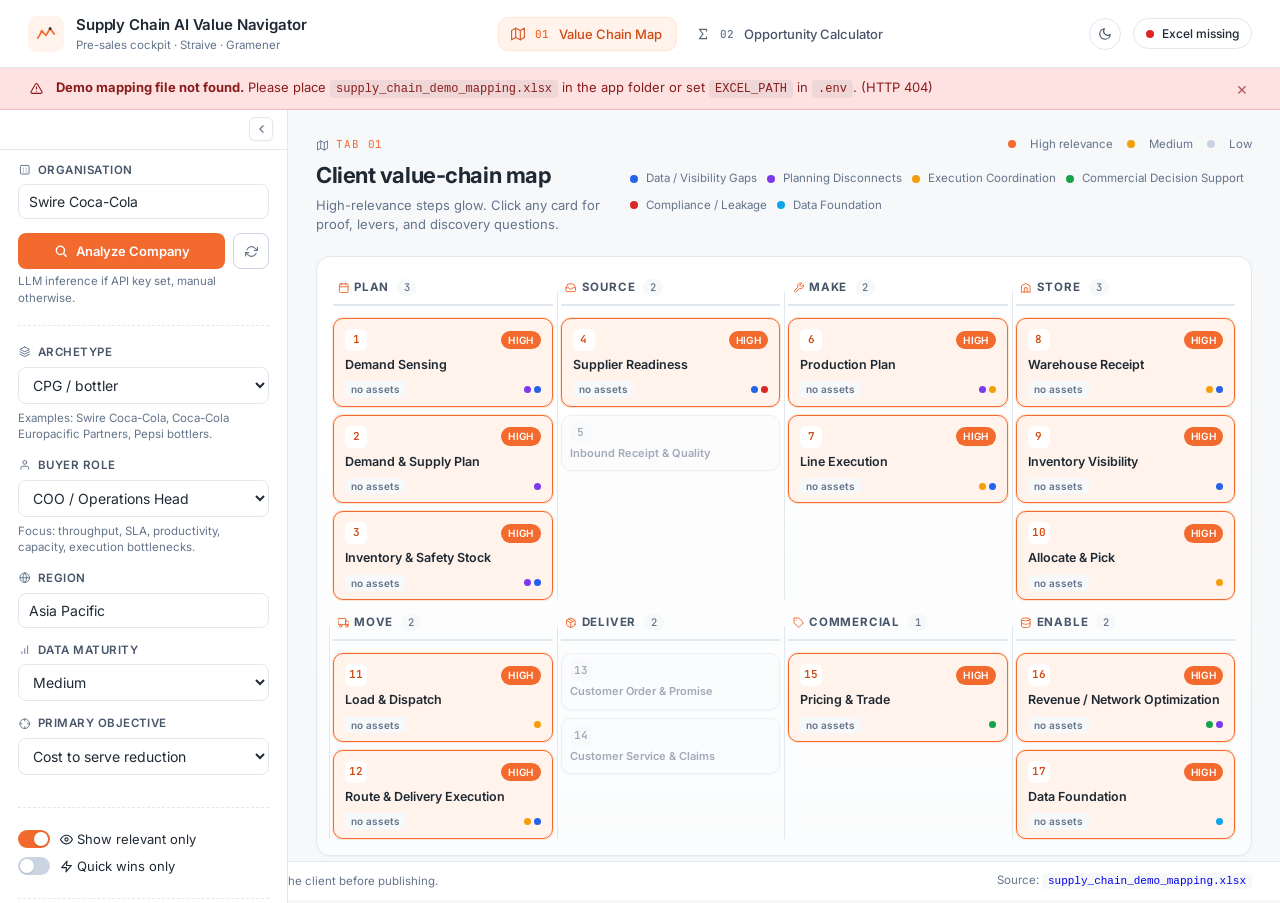
==== static/index.html @ 6f8e4c76 "feat: initial version" ====
<!doctype html>
<html lang="en">
    <head>
        <meta charset="utf-8" />
        <meta name="viewport" content="width=device-width,initial-scale=1" />
        <title>Supply Chain AI Value Navigator</title>
        <link rel="preconnect" href="https://fonts.googleapis.com" />
        <link rel="preconnect" href="https://fonts.gstatic.com" crossorigin />
        <link
            href="https://fonts.googleapis.com/css2?family=Inter:wght@400;500;600;700&family=JetBrains+Mono:wght@400;500&display=swap"
            rel="stylesheet"
        />
        <link rel="stylesheet" href="/static/styles.css" />
    </head>

    <body>
        <header class="topbar">
            <div class="brand">
                <div class="logo-mark" aria-hidden="true">
                    <svg viewBox="0 0 32 32" fill="none">
                        <path
                            d="M4 22 L10 12 L16 18 L22 8 L28 16"
                            stroke="#F26A2E"
                            stroke-width="2.5"
                            stroke-linecap="round"
                            stroke-linejoin="round"
                        />
                        <circle cx="10" cy="12" r="2" fill="#F26A2E" />
                        <circle cx="22" cy="8" r="2" fill="#1F2933" />
                    </svg>
                </div>
                <div class="brand-text">
                    <div class="brand-title">
                        Supply Chain AI Value Navigator
                    </div>
                    <div class="brand-subtitle">
                        Pre-sales cockpit · Straive &middot; Gramener
                    </div>
                </div>
            </div>
            <nav class="tabs" role="tablist">
                <button
                    class="tab active"
                    data-tab="map"
                    role="tab"
                    aria-selected="true"
                    data-icon="map"
                    data-icon-size="14"
                >
                    <span class="tab-num">01</span>
                    <span class="tab-label">Value Chain Map</span>
                </button>
                <button
                    class="tab"
                    data-tab="calc"
                    role="tab"
                    aria-selected="false"
                    data-icon="sigma"
                    data-icon-size="14"
                >
                    <span class="tab-num">02</span>
                    <span class="tab-label">Opportunity Calculator</span>
                </button>
            </nav>
            <div class="topbar-meta">
                <button
                    id="theme-toggle"
                    class="theme-toggle"
                    type="button"
                    title="Switch theme"
                    aria-label="Switch theme"
                ></button>
                <div id="status-pill" class="status-pill status-loading">
                    <span class="status-dot"></span
                    ><span id="status-text">Initialising…</span>
                </div>
            </div>
        </header>

        <div id="banner-host"></div>

        <!-- ====================== TAB 1: VALUE CHAIN MAP ====================== -->
        <main id="tab-map" class="tab-panel active">
            <div class="resizable-container rc-right">
                <aside class="sidebar">
                    <div class="sidebar-section">
                        <label class="field">
                            <span class="field-label" data-icon="building"
                                >Organisation</span
                            >
                            <input
                                id="company-input"
                                type="text"
                                placeholder="e.g. Swire Coca-Cola"
                                autocomplete="off"
                            />
                        </label>
                        <div class="action-row">
                            <button id="analyze-btn" class="btn btn-primary">
                                <svg
                                    width="14"
                                    height="14"
                                    viewBox="0 0 24 24"
                                    fill="none"
                                    stroke="currentColor"
                                    stroke-width="2.5"
                                    stroke-linecap="round"
                                    stroke-linejoin="round"
                                >
                                    <path d="M21 21l-4.35-4.35" />
                                    <circle cx="11" cy="11" r="7" />
                                </svg>
                                Analyze Company
                            </button>
                            <button
                                id="reset-btn-map"
                                class="btn btn-ghost btn-icon"
                                data-icon="refresh"
                                title="Reset all scenario fields"
                                aria-label="Reset all scenario fields"
                            ></button>
                        </div>
                        <div id="analyze-helper" class="field-helper">
                            LLM inference if API key set, manual otherwise.
                        </div>
                    </div>

                    <div class="sidebar-section">
                        <label class="field">
                            <span class="field-label" data-icon="layers"
                                >Archetype</span
                            >
                            <select id="archetype-select"></select>
                            <span
                                id="archetype-helper"
                                class="helper-grey"
                            ></span>
                        </label>

                        <label class="field">
                            <span class="field-label" data-icon="user"
                                >Buyer role</span
                            >
                            <select id="buyer-select"></select>
                            <span id="buyer-helper" class="helper-grey"></span>
                        </label>

                        <label class="field">
                            <span class="field-label" data-icon="globe"
                                >Region</span
                            >
                            <input
                                id="region-input"
                                type="text"
                                value="Global"
                            />
                        </label>
                        <label class="field">
                            <span class="field-label" data-icon="barChart"
                                >Data maturity</span
                            >
                            <select id="maturity-select">
                                <option>Low</option>
                                <option>Developing</option>
                                <option selected>Medium</option>
                                <option>High</option>
                            </select>
                        </label>

                        <label class="field">
                            <span class="field-label" data-icon="crosshair"
                                >Primary objective</span
                            >
                            <select id="objective-select">
                                <option>Cost to serve reduction</option>
                                <option>Service level improvement</option>
                                <option>Working capital reduction</option>
                                <option>Yield improvement</option>
                                <option>Revenue growth</option>
                                <option>Compliance / leakage reduction</option>
                                <option>Data modernization</option>
                                <option>
                                    Sustainability / carbon reduction
                                </option>
                            </select>
                        </label>
                    </div>

                    <div class="sidebar-section">
                        <div class="toggle-row">
                            <label class="toggle">
                                <input
                                    id="toggle-relevant"
                                    type="checkbox"
                                    checked
                                />
                                <span class="toggle-track"></span>
                                <span class="toggle-label" data-icon="eye"
                                    >Show relevant only</span
                                >
                            </label>
                        </div>
                        <div class="toggle-row">
                            <label class="toggle">
                                <input id="toggle-quickwins" type="checkbox" />
                                <span class="toggle-track"></span>
                                <span class="toggle-label" data-icon="zap"
                                    >Quick wins only</span
                                >
                            </label>
                        </div>
                    </div>

                    <div class="sidebar-section">
                        <div class="card inference-card" id="inference-card">
                            <div class="inference-head">
                                <span class="inference-title" data-icon="cpu"
                                    >Inference summary</span
                                >
                                <span id="inference-mode" class="chip chip-grey"
                                    >Manual</span
                                >
                            </div>
                            <div id="inference-body" class="inference-body">
                                <div class="muted-line">
                                    Enter a company name and click Analyze
                                    Company.
                                </div>
                            </div>
                        </div>
                    </div>
                </aside>
            </div>

            <section class="map-main">
                <div class="map-header">
                    <div>
                        <div class="section-eyebrow" data-icon="map">
                            Tab 01
                        </div>
                        <h1 class="section-title">Client value-chain map</h1>
                        <p class="section-sub">
                            High-relevance steps glow. Click any card for proof,
                            levers, and discovery questions.
                        </p>
                    </div>
                    <div class="legend">
                        <div class="legend-group">
                            <span class="legend-dot dot-high"></span>High
                            relevance
                            <span class="legend-dot dot-med"></span>Medium
                            <span class="legend-dot dot-low"></span>Low
                        </div>
                        <div class="legend-group" id="challenge-legend"></div>
                    </div>
                </div>

                <div class="map-canvas" id="map-canvas">
                    <!-- stages render here -->
                </div>

                <div class="opportunity-strip-host">
                    <div class="strip-header">
                        <h3
                            class="strip-title"
                            data-icon="star"
                            data-icon-size="16"
                        >
                            Recommended first-wave initiatives
                        </h3>
                        <div class="strip-meta" id="strip-meta"></div>
                    </div>
                    <div class="opportunity-strip" id="opportunity-strip"></div>
                </div>
            </section>

            <div class="resizable-container rc-left">
                <aside class="detail-pane" id="detail-pane">
                    <div class="detail-placeholder">
                        <div class="placeholder-icon">
                            <svg
                                viewBox="0 0 24 24"
                                fill="none"
                                stroke="currentColor"
                                stroke-width="1.5"
                                stroke-linecap="round"
                                stroke-linejoin="round"
                                width="32"
                                height="32"
                            >
                                <circle cx="12" cy="12" r="9" />
                                <path d="M9.1 9a3 3 0 015.8 1c0 2-3 3-3 3" />
                                <path d="M12 17h.01" />
                            </svg>
                        </div>
                        <div class="placeholder-title">
                            Select a value-chain step
                        </div>
                        <div class="placeholder-sub">
                            The detail panel shows the why, the levers, the
                            data, and the proof points pulled from the demo
                            workbook.
                        </div>
                    </div>
                </aside>
            </div>
        </main>

        <!-- ====================== TAB 2: CALCULATOR ====================== -->
        <main id="tab-calc" class="tab-panel">
            <div class="resizable-container rc-right">
                <aside class="sidebar">
                    <div class="sidebar-section">
                        <label class="field">
                            <span class="field-label" data-icon="building"
                                >Organisation</span
                            >
                            <input
                                id="calc-company"
                                type="text"
                                placeholder="Swire Coca-Cola"
                            />
                        </label>
                        <button
                            id="reset-btn-calc"
                            class="btn btn-ghost btn-block"
                            data-icon="refresh"
                            title="Reset all scenario fields"
                        >
                            Reset scenario
                        </button>
                        <label class="field" style="margin-top: 14px">
                            <span class="field-label" data-icon="layers"
                                >Archetype</span
                            >
                            <select id="calc-archetype"></select>
                        </label>
                        <label class="field">
                            <span class="field-label">Buyer role</span>
                            <select id="calc-buyer"></select>
                        </label>
                        <label class="field">
                            <span class="field-label">Region</span>
                            <input
                                id="calc-region"
                                type="text"
                                value="Global"
                            />
                        </label>
                        <label class="field">
                            <span class="field-label" data-icon="truck"
                                >Distribution model</span
                            >
                            <select id="calc-distribution">
                                <option>Owned</option>
                                <option>Outsourced</option>
                                <option selected>Hybrid</option>
                                <option>Not applicable</option>
                            </select>
                        </label>
                    </div>

                    <div class="sidebar-section">
                        <label class="field">
                            <span class="field-label" data-icon="dollar"
                                >Annual revenue (USD)</span
                            >
                            <div class="input-prefix">
                                <span class="prefix">$</span>
                                <input
                                    id="calc-revenue"
                                    type="number"
                                    min="0"
                                    step="100000000"
                                    value="3000000000"
                                />
                                <span class="suffix" id="revenue-display"
                                    >3.0B</span
                                >
                            </div>
                        </label>
                        <label class="field">
                            <span class="field-label" data-icon="tool"
                                >Sites / Plants</span
                            >
                            <input
                                id="calc-sites"
                                type="number"
                                min="0"
                                value="14"
                            />
                        </label>
                        <label class="field">
                            <span class="field-label" data-icon="warehouse"
                                >Warehouses / Depots</span
                            >
                            <input
                                id="calc-warehouses"
                                type="number"
                                min="0"
                                value="32"
                            />
                        </label>
                        <label class="field">
                            <span class="field-label" data-icon="package"
                                >Annual shipments / orders</span
                            >
                            <input
                                id="calc-shipments"
                                type="number"
                                min="0"
                                value="48000000"
                            />
                        </label>
                    </div>

                    <div class="sidebar-section">
                        <label class="field">
                            <span class="field-label">Data maturity</span>
                            <select id="calc-maturity">
                                <option>Low</option>
                                <option>Developing</option>
                                <option selected>Medium</option>
                                <option>High</option>
                            </select>
                        </label>
                        <label class="field">
                            <span class="field-label" data-icon="crosshair"
                                >Primary objective</span
                            >
                            <select id="calc-objective"></select>
                        </label>
                        <label class="field">
                            <span class="field-label" data-icon="shield"
                                >Inference confidence</span
                            >
                            <div class="slider-row">
                                <input
                                    id="calc-confidence"
                                    type="range"
                                    min="0"
                                    max="100"
                                    value="75"
                                />
                                <span id="calc-confidence-display">75%</span>
                            </div>
                        </label>
                    </div>

                    <div class="sidebar-section export-section">
                        <div class="export-head" data-icon="download">
                            Export scenario
                        </div>
                        <div class="export-row">
                            <button
                                id="export-csv"
                                class="btn btn-ghost"
                                data-icon="fileText"
                            >
                                CSV
                            </button>
                            <button
                                id="export-json"
                                class="btn btn-ghost"
                                data-icon="braces"
                            >
                                JSON
                            </button>
                            <button
                                id="export-md"
                                class="btn btn-ghost"
                                data-icon="fileCode"
                            >
                                Markdown
                            </button>
                        </div>
                    </div>
                </aside>
            </div>

            <section class="calc-main">
                <div class="map-header">
                    <div>
                        <div class="section-eyebrow" data-icon="sigma">
                            Tab 02
                        </div>
                        <h1 class="section-title">Opportunity calculator</h1>
                        <p class="section-sub">
                            Transparent low-high ranges. Edit any assumption to
                            pressure-test the case.
                        </p>
                    </div>
                    <div class="calc-note">
                        All values are assumption-driven estimates, not
                        guaranteed benefits.
                    </div>
                </div>

                <div class="kpi-grid" id="kpi-grid"></div>

                <div class="calc-block">
                    <div class="block-header">
                        <h3 data-icon="trendUp" data-icon-size="16">
                            Revenue / value drivers
                        </h3>
                        <span class="block-sub"
                            >Inline-editable. % of revenue exposure × AI
                            leverage.</span
                        >
                    </div>
                    <div class="table-wrap">
                        <table class="editable-table" id="revenue-table">
                            <thead>
                                <tr>
                                    <th>Driver</th>
                                    <th class="right">
                                        Exposure (% of revenue)
                                    </th>
                                    <th class="right">AI leverage low</th>
                                    <th class="right">AI leverage high</th>
                                    <th class="right">Notional uplift</th>
                                </tr>
                            </thead>
                            <tbody></tbody>
                        </table>
                    </div>
                </div>

                <div class="calc-block">
                    <div class="block-header">
                        <h3 data-icon="pieChart" data-icon-size="16">
                            Cost pools &amp; AI-addressable heads
                        </h3>
                        <span class="block-sub"
                            >Defaults from archetype assumptions. Click any cell
                            to override.</span
                        >
                    </div>
                    <div class="table-wrap">
                        <table class="editable-table" id="cost-table">
                            <thead>
                                <tr>
                                    <th>Cost pool</th>
                                    <th class="right">Pool % rev (low–high)</th>
                                    <th class="right">
                                        AI-addressable (low–high)
                                    </th>
                                    <th class="right">
                                        Improvement (low–high)
                                    </th>
                                    <th class="right">Addressable base ($)</th>
                                </tr>
                            </thead>
                            <tbody></tbody>
                        </table>
                    </div>
                </div>

                <div class="calc-block">
                    <div class="block-header">
                        <h3 data-icon="award" data-icon-size="16">
                            Initiatives &amp; annualized value
                        </h3>
                        <span class="block-sub"
                            >Edit any low / high % to reshape the
                            portfolio.</span
                        >
                    </div>
                    <div class="table-wrap">
                        <table
                            class="editable-table initiative-table"
                            id="initiative-table"
                        >
                            <thead>
                                <tr>
                                    <th></th>
                                    <th>Initiative</th>
                                    <th>Value-chain step</th>
                                    <th>Cost / revenue pool</th>
                                    <th>Mechanism</th>
                                    <th class="right">Low %rev</th>
                                    <th class="right">High %rev</th>
                                    <th class="right">Low value</th>
                                    <th class="right">High value</th>
                                    <th>Effort</th>
                                    <th>Time to pilot</th>
                                    <th>Proof</th>
                                    <th>Demo</th>
                                </tr>
                            </thead>
                            <tbody></tbody>
                        </table>
                    </div>
                </div>

                <div class="calc-block">
                    <div class="block-header">
                        <h3 data-icon="map" data-icon-size="16">
                            Phased roadmap
                        </h3>
                        <span class="block-sub"
                            >Initiatives auto-bucketed by time-to-pilot.</span
                        >
                    </div>
                    <div class="roadmap-grid" id="roadmap-grid"></div>
                </div>

                <div class="calc-block formula-block">
                    <div class="block-header">
                        <h3 data-icon="sigma" data-icon-size="16">
                            How the math works
                        </h3>
                        <span class="block-sub"
                            >Open formula. Adjust overlap discount, adoption,
                            confidence below.</span
                        >
                    </div>
                    <div class="formula-row">
                        <div class="formula-card">
                            <div class="formula-eyebrow" data-icon="cpu">
                                Per initiative
                            </div>
                            <div class="formula-eq">
                                Annual&nbsp;Value&nbsp;=&nbsp;<span class="tk"
                                    >Addressable&nbsp;Base</span
                                >
                                &nbsp;×&nbsp;<span class="tk">Improvement</span>
                                &nbsp;×&nbsp;<span class="tk">Adoption</span>
                                &nbsp;×&nbsp;<span class="tk">Confidence</span>
                            </div>
                            <ul class="formula-defs">
                                <li>
                                    <b>Addressable base</b> - cost or revenue
                                    pool affected by the initiative.
                                </li>
                                <li>
                                    <b>Improvement potential</b> - benchmark
                                    improvement percentage.
                                </li>
                                <li>
                                    <b>Adoption</b> - share of operation in
                                    scope for the horizon.
                                </li>
                                <li>
                                    <b>Confidence</b> - derived from data
                                    maturity &amp; proof strength.
                                </li>
                            </ul>
                        </div>
                        <div class="formula-card">
                            <div class="formula-eyebrow" data-icon="sliders">
                                Levers
                            </div>
                            <label class="field">
                                <span class="field-label" data-icon="trendUp"
                                    >Adoption (low - high)</span
                                >
                                <div class="slider-row">
                                    <input
                                        id="adopt-low"
                                        type="number"
                                        step="0.05"
                                        min="0"
                                        max="1"
                                        value="0.7"
                                    />
                                    <span class="thin">-</span>
                                    <input
                                        id="adopt-high"
                                        type="number"
                                        step="0.05"
                                        min="0"
                                        max="1"
                                        value="1.0"
                                    />
                                </div>
                            </label>
                            <label class="field">
                                <span class="field-label" data-icon="sliders"
                                    >Overlap discount (low - high %)</span
                                >
                                <div class="slider-row">
                                    <input
                                        id="overlap-low"
                                        type="number"
                                        step="1"
                                        min="0"
                                        max="60"
                                        value="15"
                                    />
                                    <span class="thin">-</span>
                                    <input
                                        id="overlap-high"
                                        type="number"
                                        step="1"
                                        min="0"
                                        max="60"
                                        value="30"
                                    />
                                </div>
                            </label>
                            <div
                                class="formula-result"
                                id="formula-result"
                            ></div>
                        </div>
                    </div>
                </div>
            </section>
        </main>

        <footer class="site-footer">
            <span
                >Estimates are assumption-driven. Validate with the client
                before publishing.</span
            >
            <span id="footer-source"
                >Source:
                <code
                    ><a
                        href="supply_chain_demo_mapping.xlsx"
                        style="text-decoration: none"
                        target="_blank"
                        >supply_chain_demo_mapping.xlsx</a
                    ></code
                ></span
            >
        </footer>

        <div id="toast-host" aria-live="polite"></div>

        <script src="/static/app.js" type="module"></script>
    </body>
</html>
---- static/styles.css ----
/* =====================================================================
   Supply Chain AI Value Navigator — light enterprise SaaS theme
   ===================================================================== */

:root {
    --bg: #f7f8fa;
    --surface: #ffffff;
    --surface-2: #fbfcfd;
    --text: #1f2933;
    --text-soft: #475569;
    --text-mute: #64748b;
    --border: #e2e8f0;
    --border-strong: #cbd5e1;
    --accent: #f26a2e;
    --accent-soft: #fff3ec;
    --accent-soft-2: #ffe5d2;
    --accent-strong: #d14a12;
    --green: #16a34a;
    --green-soft: #e7f7ec;
    --green-border: #c4eccd;
    --blue: #2563eb;
    --blue-soft: #e8effe;
    --blue-border: #c5d4fa;
    --purple: #7c3aed;
    --purple-soft: #f1ecfe;
    --purple-border: #d6c7fb;
    --amber: #f59e0b;
    --amber-soft: #fef3c7;
    --amber-border: #f6d99d;
    --red: #dc2626;
    --red-soft: #fee2e2;
    --red-border: #f1bcbc;
    --banner-error-fg: #8a1c1c;
    --banner-warn-fg: #92560a;
    --banner-info-fg: #1d3fa6;
    --kpi-hero-grad: linear-gradient(135deg, #fff8f3 0%, var(--surface) 100%);
    --shadow-sm: 0 1px 2px rgba(15, 23, 42, 0.04);
    --shadow-md:
        0 2px 6px rgba(15, 23, 42, 0.06), 0 1px 2px rgba(15, 23, 42, 0.04);
    --shadow-lg:
        0 12px 32px -10px rgba(15, 23, 42, 0.12),
        0 4px 12px rgba(15, 23, 42, 0.06);
    --radius-sm: 6px;
    --radius: 10px;
    --radius-lg: 14px;
    color-scheme: light;
}

/* ===== Dark theme — activated by data-theme="dark" on <html> ===== */
:root[data-theme="dark"] {
    --bg: #0b0f17;
    --surface: #131923;
    --surface-2: #1a2130;
    --text: #e5e9f0;
    --text-soft: #bdc5d1;
    --text-mute: #7d8693;
    --border: #232e40;
    --border-strong: #34425c;
    --accent: #ff7a3d;
    --accent-soft: rgba(255, 122, 61, 0.14);
    --accent-soft-2: rgba(255, 122, 61, 0.28);
    --accent-strong: #ff915e;
    --green: #34d399;
    --green-soft: rgba(52, 211, 153, 0.14);
    --green-border: rgba(52, 211, 153, 0.35);
    --blue: #7aa8ff;
    --blue-soft: rgba(122, 168, 255, 0.16);
    --blue-border: rgba(122, 168, 255, 0.35);
    --purple: #b695ff;
    --purple-soft: rgba(182, 149, 255, 0.16);
    --purple-border: rgba(182, 149, 255, 0.35);
    --amber: #fbbf24;
    --amber-soft: rgba(251, 191, 36, 0.16);
    --amber-border: rgba(251, 191, 36, 0.35);
    --red: #f87171;
    --red-soft: rgba(248, 113, 113, 0.18);
    --red-border: rgba(248, 113, 113, 0.35);
    --banner-error-fg: #fca5a5;
    --banner-warn-fg: #fcd34d;
    --banner-info-fg: #93b4ff;
    --kpi-hero-grad: linear-gradient(
        135deg,
        rgba(255, 122, 61, 0.14) 0%,
        var(--surface) 100%
    );
    --shadow-sm: 0 1px 2px rgba(0, 0, 0, 0.35);
    --shadow-md: 0 2px 6px rgba(0, 0, 0, 0.45), 0 1px 2px rgba(0, 0, 0, 0.35);
    --shadow-lg:
        0 16px 36px -10px rgba(0, 0, 0, 0.65), 0 4px 12px rgba(0, 0, 0, 0.45);
    color-scheme: dark;
}

* {
    box-sizing: border-box;
}

html,
body {
    height: 100%;
}

body {
    margin: 0;
    background: var(--bg);
    display: flex;
    flex-direction: column;
    overflow: hidden;
    color: var(--text);
    font-family:
        "Inter",
        -apple-system,
        BlinkMacSystemFont,
        "Segoe UI",
        Roboto,
        sans-serif;
    font-size: 14px;
    line-height: 1.45;
    -webkit-font-smoothing: antialiased;
    -moz-osx-font-smoothing: grayscale;
}

/* ===== Icons (Lucide-style inline SVG) ===== */
.icon {
    display: inline-flex;
    align-items: center;
    justify-content: center;
    flex-shrink: 0;
    line-height: 0;
    color: currentColor;
}

.icon svg {
    display: block;
    width: 1em;
    height: 1em;
}

/* Default icon sizes by context */
.field-label .icon,
.export-head .icon,
.formula-eyebrow .icon,
.detail-eyebrow .icon,
.section-eyebrow .icon {
    width: 13px;
    height: 13px;
    color: var(--text-mute);
}

.block-header h3 .icon,
.strip-title .icon {
    width: 15px;
    height: 15px;
    color: var(--accent);
}

.kpi-label .icon {
    width: 13px;
    height: 13px;
    color: var(--text-mute);
}

.kpi-hero .kpi-label .icon {
    color: var(--accent);
}

.detail-section h4 .icon {
    width: 13px;
    height: 13px;
    color: var(--accent);
    opacity: 0.9;
}

.stage-head .icon {
    width: 13px;
    height: 13px;
    color: var(--accent);
}

.phase-head .icon {
    width: 14px;
    height: 14px;
    color: var(--accent);
}

.tab .icon {
    width: 14px;
    height: 14px;
    color: currentColor;
    opacity: 0.9;
}

.btn .icon {
    width: 13px;
    height: 13px;
    color: currentColor;
}

.legend-group .icon {
    width: 12px;
    height: 12px;
    color: var(--text-mute);
}

.chip .icon {
    width: 11px;
    height: 11px;
}

.init-rank .icon,
.init-card .icon {
    color: inherit;
}

.init-foot .init-link .icon,
.asset-link .icon {
    width: 12px;
    height: 12px;
}

.field-label,
.kpi-label,
.detail-section h4,
.block-header h3,
.strip-title,
.stage-head,
.phase-name,
.tab,
.export-head,
.formula-eyebrow,
.detail-eyebrow,
.section-eyebrow {
    display: inline-flex;
    align-items: center;
    gap: 7px;
}

.stage-head {
    display: flex;
    /* override the inline-flex */
}

.phase-head {
    display: flex;
    align-items: center;
    justify-content: space-between;
    gap: 8px;
}

.phase-name {
    display: inline-flex;
    align-items: center;
    gap: 7px;
}

.banner {
    align-items: center;
}

.banner .icon {
    width: 16px;
    height: 16px;
}

.status-pill .icon {
    width: 12px;
    height: 12px;
}

/* ===== Themed scrollbars =====
   Firefox: thin track + soft thumb, accents on hover.
   WebKit/Blink: floating thumb with a transparent gutter so it never
   collides with content edges. The accent only appears while dragging,
   keeping the resting state calm.
*/
* {
    scrollbar-width: thin;
    scrollbar-color: var(--border-strong) transparent;
}

*::-webkit-scrollbar {
    width: 12px;
    height: 12px;
}

*::-webkit-scrollbar-track {
    background: transparent;
}

*::-webkit-scrollbar-thumb {
    background: var(--border-strong);
    border-radius: 999px;
    border: 3px solid transparent;
    background-clip: padding-box;
    transition: background-color 0.15s;
}

*::-webkit-scrollbar-thumb:hover {
    background-color: var(--text-mute);
}

*::-webkit-scrollbar-thumb:active {
    background-color: var(--accent);
}

*::-webkit-scrollbar-corner {
    background: transparent;
}

/* Slightly darker thumb on light surfaces inside the table-wrap so the
   horizontal scrollbar stays visible on white cards. */
.table-wrap::-webkit-scrollbar {
    height: 10px;
}

.table-wrap::-webkit-scrollbar-thumb {
    background: var(--border-strong);
    border-width: 2px;
}

button,
input,
select,
textarea {
    font-family: inherit;
    font-size: inherit;
    color: inherit;
}

/* ===== Top bar ===== */
.topbar {
    background: var(--surface);
    border-bottom: 1px solid var(--border);
    padding: 14px 28px;
    display: grid;
    grid-template-columns: auto 1fr auto;
    gap: 24px;
    align-items: center;
    position: sticky;
    top: 0;
    z-index: 30;
}

.brand {
    display: flex;
    align-items: center;
    gap: 12px;
}

.logo-mark {
    width: 36px;
    height: 36px;
    border-radius: 9px;
    background: var(--accent-soft);
    display: grid;
    place-items: center;
}

.logo-mark svg {
    width: 22px;
    height: 22px;
}

.brand-title {
    font-weight: 600;
    letter-spacing: -0.01em;
    font-size: 15px;
    color: var(--text);
}

.brand-subtitle {
    font-size: 11.5px;
    color: var(--text-mute);
    margin-top: 1px;
}

.tabs {
    display: flex;
    gap: 6px;
    justify-content: center;
}

.tab {
    background: transparent;
    border: 1px solid transparent;
    cursor: pointer;
    padding: 8px 14px 8px 12px;
    display: flex;
    align-items: center;
    gap: 10px;
    border-radius: var(--radius);
    color: var(--text-soft);
    font-weight: 500;
    transition:
        background 0.12s,
        color 0.12s,
        border-color 0.12s;
}

.tab:hover {
    background: var(--surface-2);
    color: var(--text);
}

.tab.active {
    background: var(--accent-soft);
    border-color: var(--accent-soft-2);
    color: var(--accent-strong);
}

.tab-num {
    font-family: "JetBrains Mono", monospace;
    font-size: 11px;
    color: var(--text-mute);
}

.tab.active .tab-num {
    color: var(--accent);
}

.tab-label {
    font-size: 13px;
}

.topbar-meta {
    display: flex;
    align-items: center;
    gap: 12px;
}

.theme-toggle {
    width: 32px;
    height: 32px;
    border-radius: 999px;
    border: 1px solid var(--border);
    background: var(--surface);
    color: var(--text-soft);
    cursor: pointer;
    display: inline-flex;
    align-items: center;
    justify-content: center;
    padding: 0;
    transition:
        color 0.15s,
        background 0.15s,
        border-color 0.15s,
        transform 0.25s;
}

.theme-toggle:hover {
    color: var(--accent);
    border-color: var(--accent-soft-2);
    background: var(--accent-soft);
}

.theme-toggle:active {
    transform: rotate(-30deg);
}

.theme-toggle .icon {
    width: 15px;
    height: 15px;
}

.status-pill {
    display: inline-flex;
    align-items: center;
    gap: 8px;
    padding: 6px 12px;
    border-radius: 999px;
    font-size: 12px;
    font-weight: 500;
    border: 1px solid var(--border);
    background: var(--surface);
}

.status-dot {
    width: 8px;
    height: 8px;
    border-radius: 50%;
    background: var(--text-mute);
}

.status-pill.status-loading .status-dot {
    background: var(--amber);
    animation: pulse 1.4s infinite;
}

.status-pill.status-ready .status-dot {
    background: var(--green);
}

.status-pill.status-manual .status-dot {
    background: var(--blue);
}

.status-pill.status-error .status-dot {
    background: var(--red);
}

@keyframes pulse {
    0%,
    100% {
        opacity: 0.35;
    }

    50% {
        opacity: 1;
    }
}

/* ===== Banner ===== */
#banner-host:empty {
    display: none;
}

.banner {
    margin: 0;
    padding: 10px 28px;
    display: flex;
    align-items: center;
    gap: 12px;
    border-bottom: 1px solid var(--border);
    font-size: 13px;
}

.banner-error {
    background: var(--red-soft);
    color: var(--banner-error-fg);
    border-bottom-color: var(--red-border);
}

.banner-warn {
    background: var(--amber-soft);
    color: var(--banner-warn-fg);
    border-bottom-color: var(--amber-border);
}

.banner-info {
    background: var(--blue-soft);
    color: var(--banner-info-fg);
    border-bottom-color: var(--blue-border);
}

.banner code {
    background: rgba(15, 23, 42, 0.06);
    padding: 2px 6px;
    border-radius: 4px;
    font-size: 12px;
}

.banner .banner-x {
    margin-left: auto;
    background: transparent;
    border: 0;
    cursor: pointer;
    color: inherit;
    opacity: 0.65;
    font-size: 18px;
    line-height: 1;
    padding: 0 4px;
}

.banner .banner-x:hover {
    opacity: 1;
}

/* ===== Tab panels ===== */
.tab-panel {
    display: none;
    flex: 1;
    min-height: 0;
}

.tab-panel.active {
    display: grid;
}

#tab-map {
    grid-template-columns: var(--sidebar-w, 304px) 1fr var(--detail-w, 360px);
}

#tab-calc {
    grid-template-columns: var(--sidebar-w, 320px) 1fr;
}

/* ===== Resizable / collapsible panes ===== */
.pane-header {
    position: sticky;
    top: -1.5rem;
    z-index: 5;
    display: flex;
    align-items: center;
    height: 40px;
    margin: -22px -18px 12px;
    padding: 0 14px;
    background: var(--surface);
    border-bottom: 1px solid var(--border);
}

.detail-pane > .pane-header {
    margin: -22px -22px 12px;
    padding: 0 18px;
}

.pane-header-right {
    justify-content: flex-end;
}

.pane-header-left {
    justify-content: flex-start;
}

.pane-toggle {
    pointer-events: auto;
    width: 24px;
    height: 24px;
    background: var(--surface);
    border: 1px solid var(--border);
    color: var(--text-mute);
    cursor: pointer;
    border-radius: 6px;
    display: inline-flex;
    align-items: center;
    justify-content: center;
    box-shadow: var(--shadow-sm);
    transition:
        color 0.12s,
        background 0.12s,
        border-color 0.12s,
        transform 0.12s;
    padding: 0;
}

.pane-toggle:hover {
    color: var(--accent);
    background: var(--accent-soft);
    border-color: var(--accent-soft-2);
    transform: scale(1.05);
}

.pane-toggle .icon {
    width: 13px;
    height: 13px;
}

.pane-resizer {
    position: absolute;
    top: 0;
    bottom: 0;
    width: 6px;
    cursor: col-resize;
    z-index: 21;
    background: transparent;
    transition: background-color 0.15s;
}

.pane-resizer-left {
    left: -3px;
}

.pane-resizer-right {
    right: -3px;
}

.pane-resizer:hover,
.pane-resizer.dragging {
    background-color: var(--accent);
    opacity: 0.55;
}

/* Collapsed state — pane shrinks to a thin strip with only the toggle visible */
.sidebar.pane-collapsed,
.detail-pane.pane-collapsed {
    padding: 12px 4px !important;
    overflow: hidden;
}

.sidebar.pane-collapsed > *:not(.pane-header):not(.pane-resizer),
.detail-pane.pane-collapsed > *:not(.pane-header):not(.pane-resizer) {
    display: none !important;
}

.sidebar.pane-collapsed .pane-header,
.detail-pane.pane-collapsed .pane-header {
    justify-content: center;
    margin: 0;
    padding: 0;
    background: transparent;
    border-bottom: 0;
    height: auto;
}

.pane-collapsed .pane-resizer {
    pointer-events: none;
    opacity: 0;
}

@media (max-width: 880px) {
    .pane-header,
    .pane-resizer {
        display: none !important;
    }
}

/* ===== Sidebar ===== */
.sidebar {
    border-right: 1px solid var(--border);
    background: var(--surface);
    padding: 22px 18px;
    overflow-y: auto;
    max-height: calc(100vh - 6.6rem);
    height: 100%;
    width: 100%;
}

.sidebar-section {
    padding-bottom: 18px;
    margin-bottom: 18px;
    border-bottom: 1px dashed var(--border);
}

.sidebar-section:last-child {
    border-bottom: 0;
    margin-bottom: 0;
    padding-bottom: 0;
}

.field {
    display: flex;
    flex-direction: column;
    gap: 6px;
    margin-bottom: 14px;
}

.field-label {
    font-size: 11.5px;
    font-weight: 600;
    color: var(--text-soft);
    text-transform: uppercase;
    letter-spacing: 0.04em;
}

.field input,
.field select {
    background: var(--surface);
    border: 1px solid var(--border);
    padding: 8px 10px;
    border-radius: 8px;
    outline: none;
    color: var(--text);
    transition:
        border-color 0.15s,
        box-shadow 0.15s;
}

.field input:hover,
.field select:hover {
    border-color: var(--border-strong);
}

.field input:focus,
.field select:focus {
    border-color: var(--accent);
    box-shadow: 0 0 0 3px var(--accent-soft);
}

.field-helper {
    font-size: 11.5px;
    color: var(--text-mute);
    margin-top: 0.25rem;
}

.helper-grey {
    color: var(--text-mute);
    font-size: 11.5px;
    font-weight: 400;
}

.row-2 {
    display: grid;
    grid-template-columns: 1fr 1fr;
    gap: 10px;
}

/* Toggles */
.toggle-row {
    padding: 4px 0;
}

.toggle {
    display: flex;
    align-items: center;
    gap: 10px;
    cursor: pointer;
    font-size: 13px;
    color: var(--text);
}

.toggle input {
    display: none;
}

.toggle-track {
    width: 32px;
    height: 18px;
    border-radius: 999px;
    background: var(--border-strong);
    position: relative;
    transition: background 0.2s;
}

.toggle-track::before {
    content: "";
    position: absolute;
    left: 2px;
    top: 2px;
    width: 14px;
    height: 14px;
    border-radius: 50%;
    background: white;
    transition: transform 0.2s;
    box-shadow: 0 1px 2px rgba(0, 0, 0, 0.15);
}

.toggle-label {
    gap: 0.25rem;
    display: flex;
    align-items: center;
}

.toggle input:checked + .toggle-track {
    background: var(--accent);
}

.toggle input:checked + .toggle-track::before {
    transform: translateX(14px);
}

/* Buttons */
.btn {
    border: 1px solid transparent;
    cursor: pointer;
    border-radius: 8px;
    padding: 8px 14px;
    font-weight: 600;
    font-size: 13px;
    display: inline-flex;
    align-items: center;
    justify-content: center;
    gap: 8px;
    transition:
        background 0.12s,
        border-color 0.12s,
        transform 0.04s;
}

.btn:active {
    transform: translateY(1px);
}

.btn-primary {
    background: var(--accent);
    color: white;
}

.btn-primary:hover {
    background: var(--accent-strong);
}

.btn-primary:disabled {
    background: #f6a984;
    cursor: not-allowed;
}

.btn-block {
    width: 100%;
}

.btn-ghost {
    background: var(--surface);
    border-color: var(--border-strong);
    color: var(--text);
}

.btn-ghost:hover {
    background: var(--surface-2);
    color: var(--accent-strong);
    border-color: var(--accent-soft-2);
}

/* Square ghost button for icon-only actions sitting next to a primary button. */
.btn-icon {
    width: 36px;
    flex: 0 0 36px;
    padding: 0;
    height: 36px;
    border-radius: 8px;
    color: var(--text-mute);
}

.btn-icon .icon {
    width: 14px;
    height: 14px;
}

.btn-icon:hover {
    color: var(--accent-strong);
    background: var(--accent-soft);
    border-color: var(--accent-soft-2);
}

/* Inline row that pairs a primary action with a secondary icon button. */
.action-row {
    display: flex;
    align-items: stretch;
    gap: 8px;
}

.action-row .btn-primary {
    flex: 1 1 auto;
}

/* Reset feedback: briefly pulse so user sees the action took effect. */
@keyframes resetPulse {
    0% {
        background: var(--accent);
        color: white;
    }

    100% {
        background: var(--surface);
        color: var(--text-mute);
    }
}

.btn-reset-flash {
    animation: resetPulse 700ms ease-out;
}

.input-prefix {
    position: relative;
    display: flex;
    align-items: center;
}

.input-prefix input {
    padding-left: 22px;
    width: 100%;
}

.input-prefix .prefix {
    position: absolute;
    left: 10px;
    color: var(--text-mute);
    font-weight: 500;
}

.input-prefix .suffix {
    position: absolute;
    right: 10px;
    background: var(--accent-soft);
    color: var(--accent-strong);
    padding: 2px 8px;
    border-radius: 4px;
    font-size: 11px;
    font-weight: 600;
}

.slider-row {
    display: flex;
    align-items: center;
    gap: 10px;
}

.slider-row input[type="range"] {
    flex: 1;
    accent-color: var(--accent);
}

.slider-row input[type="number"] {
    width: 70px;
    padding: 6px 8px;
}

.slider-row .thin {
    color: var(--text-mute);
}

/* Inference card */
.inference-card {
    padding: 14px;
    border: 1px solid var(--border);
    background: var(--surface-2);
}

.inference-head {
    display: flex;
    align-items: center;
    justify-content: space-between;
    margin-bottom: 8px;
}

.inference-title {
    gap: 0.25rem;
    display: flex;
    align-items: center;
    font-weight: 600;
    font-size: 12.5px;
}

.inference-body {
    font-size: 12.5px;
    color: var(--text-soft);
    line-height: 1.55;
}

.inference-body .infer-row {
    margin: 4px 0;
}

.inference-body .infer-key {
    color: var(--text-mute);
    display: inline-flex;
    align-items: center;
    gap: 5px;
}

.inference-body .infer-key .icon {
    color: var(--text-mute);
}

.inference-body .infer-val {
    color: var(--text);
    font-weight: 500;
}

.inference-list {
    margin: 6px 0 4px;
    padding-left: 16px;
    font-size: 12px;
    color: var(--text-soft);
}

.inference-list li {
    margin: 2px 0;
}

.muted-line {
    color: var(--text-mute);
    font-size: 12.5px;
    font-style: italic;
}

.export-section {
    background: var(--surface-2);
    border: 1px solid var(--border);
    border-radius: var(--radius);
    padding: 14px;
}

.export-head {
    font-size: 11.5px;
    font-weight: 600;
    color: var(--text-soft);
    text-transform: uppercase;
    letter-spacing: 0.04em;
    margin-bottom: 10px;
}

.export-row {
    display: grid;
    grid-template-columns: repeat(3, 1fr);
    gap: 6px;
}

.export-row .btn {
    font-size: 12px;
    padding: 7px 8px;
}

/* ===== Map main ===== */
.map-main {
    padding: 26px 28px 32px;
    overflow-y: auto;
    max-height: calc(100vh - 6.6rem);
    height: 100%;
    min-width: 0;
}

.map-header {
    display: flex;
    align-items: flex-start;
    justify-content: space-between;
    gap: 24px;
    margin-bottom: 22px;
}

.section-eyebrow {
    font-family: "JetBrains Mono", monospace;
    font-size: 11px;
    color: var(--accent);
    letter-spacing: 0.08em;
    text-transform: uppercase;
}

.section-title {
    margin: 4px 0 4px;
    font-size: 22px;
    font-weight: 700;
    letter-spacing: -0.02em;
    color: var(--text);
}

.section-sub {
    margin: 0;
    color: var(--text-mute);
    font-size: 13px;
}

.legend {
    display: flex;
    align-items: center;
    gap: 18px;
    flex-wrap: wrap;
    justify-content: flex-end;
}

.legend-group {
    display: flex;
    align-items: center;
    gap: 10px;
    font-size: 11.5px;
    color: var(--text-mute);
    flex-wrap: wrap;
}

.legend-item {
    display: inline-flex;
    align-items: center;
    gap: 4px;
}

.legend-dot {
    display: inline-block;
    width: 8px;
    height: 8px;
    border-radius: 50%;
    margin-right: 4px;
    margin-left: 4px;
}

.legend-dot:first-child {
    margin-left: 0;
}

.dot-high {
    background: var(--accent);
}

.dot-med {
    background: var(--amber);
}

.dot-low {
    background: var(--border-strong);
}

/* Stage swimlanes */
.map-canvas {
    display: grid;
    grid-template-columns: repeat(8, minmax(140px, 1fr));
    gap: 8px;
    background: linear-gradient(
        180deg,
        var(--surface) 0,
        var(--surface-2) 100%
    );
    border: 1px solid var(--border);
    border-radius: var(--radius-lg);
    padding: 16px;
    box-shadow: var(--shadow-sm);
    position: relative;
    overflow-x: auto;
    max-width: 100%;
}

.stage-col {
    display: flex;
    flex-direction: column;
    gap: 8px;
    position: relative;
}

.stage-col + .stage-col::before {
    content: "";
    position: absolute;
    left: -4px;
    top: 18px;
    bottom: 0;
    width: 1px;
    background: var(--border);
}

.stage-head {
    font-size: 11.5px;
    font-weight: 700;
    letter-spacing: 0.07em;
    text-transform: uppercase;
    color: var(--text-soft);
    padding: 6px 4px 8px;
    display: flex;
    align-items: center;
    gap: 8px;
    border-bottom: 2px solid var(--border);
    margin-bottom: 4px;
}

.stage-head .stage-count {
    background: var(--bg);
    color: var(--text-mute);
    padding: 1px 7px;
    border-radius: 999px;
    font-family: "JetBrains Mono", monospace;
    font-size: 10.5px;
    font-weight: 500;
    letter-spacing: 0;
}

.stage-head-label {
    gap: 0.25rem;
    display: flex;
    align-items: center;
}

/* Step card */
.step-card {
    background: var(--surface);
    border: 1px solid var(--border);
    border-radius: 10px;
    padding: 10px 11px 8px;
    cursor: pointer;
    position: relative;
    transition: all 0.12s ease;
    box-shadow: var(--shadow-sm);
}

.step-card:hover {
    border-color: var(--border-strong);
    box-shadow: var(--shadow-md);
    transform: translateY(-1px);
}

.step-card .step-row1 {
    display: flex;
    align-items: center;
    justify-content: space-between;
    gap: 6px;
}

.step-num {
    display: inline-flex;
    align-items: center;
    justify-content: center;
    width: 22px;
    height: 22px;
    border-radius: 6px;
    background: var(--bg);
    color: var(--text-mute);
    font-family: "JetBrains Mono", monospace;
    font-size: 11px;
    font-weight: 600;
}

.relevance-pill {
    font-size: 10px;
    font-weight: 600;
    padding: 2px 7px;
    border-radius: 999px;
    letter-spacing: 0.03em;
    text-transform: uppercase;
    background: var(--bg);
    color: var(--text-mute);
}

.step-label {
    font-size: 12.5px;
    font-weight: 600;
    line-height: 1.3;
    margin: 6px 0 8px;
    color: var(--text);
}

.step-meta {
    display: flex;
    align-items: center;
    justify-content: space-between;
    gap: 6px;
}

.step-counts {
    display: flex;
    gap: 4px;
}

.count-chip {
    font-size: 10px;
    font-weight: 600;
    padding: 1px 6px;
    border-radius: 4px;
    background: var(--bg);
    color: var(--text-mute);
}

.count-chip.has-demo {
    background: var(--accent-soft);
    color: var(--accent-strong);
}

.count-chip.has-case {
    background: var(--blue-soft);
    color: var(--blue);
}

.step-dots {
    display: flex;
    gap: 3px;
}

.cat-dot {
    width: 7px;
    height: 7px;
    border-radius: 50%;
}

/* relevance variants */
.step-card.r-high {
    border-color: var(--accent);
    background: var(--accent-soft);
    box-shadow:
        0 0 0 1px var(--accent-soft-2),
        var(--shadow-sm);
}

.step-card.r-high .relevance-pill {
    background: var(--accent);
    color: white;
}

.step-card.r-high .step-num {
    background: white;
    color: var(--accent-strong);
}

.step-card.r-med .relevance-pill {
    background: var(--amber-soft);
    color: #92560a;
}

.step-card.r-low {
    opacity: 0.6;
    background: var(--surface-2);
}

.step-card.r-low .step-label {
    color: var(--text-mute);
}

.step-card.r-low.collapsed {
    padding: 6px 8px;
}

.step-card.r-low.collapsed .step-label {
    font-size: 11px;
    margin: 2px 0 4px;
}

.step-card.r-low.collapsed .step-meta {
    display: none;
}

.step-card.selected {
    outline: 2px solid var(--accent);
    outline-offset: 1px;
    box-shadow: var(--shadow-lg);
    transform: translateY(-1px);
}

/* Challenge dot palette */
.dot-data {
    background: #2563eb;
}

.dot-planning {
    background: #7c3aed;
}

.dot-exec {
    background: #f59e0b;
}

.dot-comm {
    background: #16a34a;
}

.dot-comp {
    background: #dc2626;
}

.dot-foundation {
    background: #0ea5e9;
}

/* Opportunity strip */
.opportunity-strip-host {
    margin-top: 24px;
}

.strip-header {
    display: flex;
    align-items: center;
    justify-content: space-between;
    margin-bottom: 12px;
}

.strip-title {
    margin: 0;
    font-size: 15px;
    font-weight: 700;
    letter-spacing: -0.01em;
}

.strip-meta {
    font-size: 12px;
    color: var(--text-mute);
}

.opportunity-strip {
    display: grid;
    grid-template-columns: repeat(auto-fit, minmax(220px, 1fr));
    gap: 10px;
}

.init-card {
    background: var(--surface);
    border: 1px solid var(--border);
    border-radius: var(--radius);
    padding: 14px;
    box-shadow: var(--shadow-sm);
    display: flex;
    flex-direction: column;
    gap: 8px;
    transition:
        box-shadow 0.15s,
        transform 0.15s;
}

.init-card:hover {
    box-shadow: var(--shadow-md);
    transform: translateY(-1px);
}

.init-card-top {
    display: flex;
    justify-content: space-between;
    align-items: flex-start;
    gap: 8px;
}

.init-rank {
    background: var(--accent-soft);
    color: var(--accent-strong);
    padding: 2px 8px;
    border-radius: 6px;
    font-family: "JetBrains Mono", monospace;
    font-size: 11px;
    font-weight: 700;
}

.init-name {
    font-weight: 600;
    font-size: 13px;
    color: var(--text);
    line-height: 1.3;
}

.init-step {
    gap: 0.25rem;
    display: flex;
    align-items: center;
    font-size: 11.5px;
    color: var(--text-mute);
}

.init-value {
    font-family: "JetBrains Mono", monospace;
    font-weight: 600;
    font-size: 14px;
    color: var(--text);
    padding: 6px 0;
    border-top: 1px dashed var(--border);
}

.init-value .vrange-low {
    color: var(--text);
}

.init-value .vrange-sep {
    color: var(--text-mute);
    margin: 0 4px;
}

.init-pool {
    font-size: 11.5px;
    color: var(--text-soft);
}

.init-tags {
    display: flex;
    flex-wrap: wrap;
    gap: 4px;
}

.init-tag {
    background: var(--bg);
    color: var(--text-soft);
    padding: 1px 7px;
    border-radius: 4px;
    font-size: 10.5px;
    font-weight: 500;
}

.init-tag.proof-case {
    background: var(--blue-soft);
    color: var(--blue);
}

.init-tag.proof-demo {
    background: var(--accent-soft);
    color: var(--accent-strong);
}

.init-tag.proof-acc {
    background: var(--purple-soft);
    color: var(--purple);
}

.init-tag.proof-con {
    background: var(--bg);
    color: var(--text-mute);
}

.init-foot {
    display: flex;
    align-items: center;
    justify-content: space-between;
    gap: 6px;
    margin-top: auto;
    padding-top: 8px;
    border-top: 1px dashed var(--border);
}

.init-link {
    font-size: 11.5px;
    font-weight: 600;
    color: var(--accent-strong);
    text-decoration: none;
    display: inline-flex;
    align-items: center;
    gap: 4px;
}

.init-link.is-placeholder {
    color: var(--text-mute);
    cursor: not-allowed;
}

.init-link:hover:not(.is-placeholder) {
    text-decoration: underline;
}

.resizable-container {
    display: flex;
    position: relative;
    height: 100%;
}

.resizable-container.rc-right {
    flex-direction: row-reverse;
}

.resizable-container.rc-left {
    flex-direction: row;
}

/* ===== Detail pane ===== */
.detail-pane {
    background: var(--surface);
    border-left: 1px solid var(--border);
    overflow-y: auto;
    max-height: calc(100vh - 6.6rem);
    height: 100%;
    width: 100%;
    padding: 22px 22px 32px;
}

.detail-placeholder {
    text-align: center;
    color: var(--text-mute);
    padding: 50px 12px;
}

.placeholder-icon {
    color: var(--border-strong);
    margin-bottom: 8px;
}

.placeholder-title {
    font-weight: 600;
    color: var(--text-soft);
    margin-bottom: 6px;
}

.placeholder-sub {
    font-size: 12.5px;
    line-height: 1.5;
}

.detail-eyebrow {
    font-family: "JetBrains Mono", monospace;
    font-size: 10.5px;
    color: var(--text-mute);
    letter-spacing: 0.08em;
    text-transform: uppercase;
}

.detail-title {
    font-size: 18px;
    font-weight: 700;
    letter-spacing: -0.01em;
    margin: 4px 0 6px;
}

.detail-row {
    display: flex;
    align-items: center;
    gap: 8px;
    margin-bottom: 12px;
    font-size: 12px;
}

.detail-row .chip {
    background: var(--bg);
}

.chip {
    display: inline-flex;
    align-items: center;
    gap: 5px;
    font-size: 11px;
    font-weight: 600;
    padding: 3px 9px;
    border-radius: 999px;
    background: var(--surface-2);
    color: var(--text-soft);
    border: 1px solid var(--border);
}

.chip-grey {
    background: var(--bg);
    color: var(--text-mute);
}

.chip-accent {
    background: var(--accent-soft);
    color: var(--accent-strong);
    border-color: var(--accent-soft-2);
}

.chip-green {
    background: var(--green-soft);
    color: var(--green);
    border-color: var(--green-border);
}

.chip-blue {
    background: var(--blue-soft);
    color: var(--blue);
    border-color: var(--blue-border);
}

.chip-purple {
    background: var(--purple-soft);
    color: var(--purple);
    border-color: var(--purple-border);
}

.chip-amber {
    background: var(--amber-soft);
    color: var(--banner-warn-fg);
    border-color: var(--amber-border);
}

.detail-section {
    margin-top: 18px;
}

.detail-section h4 {
    margin: 0 0 8px;
    font-size: 11.5px;
    font-weight: 700;
    color: var(--text-soft);
    text-transform: uppercase;
    letter-spacing: 0.06em;
}

.detail-section p {
    margin: 0 0 8px;
    font-size: 12.5px;
    line-height: 1.55;
    color: var(--text-soft);
}

.detail-section ul {
    margin: 0;
    padding-left: 18px;
}

.detail-section li {
    margin: 3px 0;
    font-size: 12.5px;
    line-height: 1.5;
    color: var(--text-soft);
}

.asset-card {
    background: var(--surface-2);
    border: 1px solid var(--border);
    border-radius: 8px;
    padding: 10px 11px;
    margin-bottom: 8px;
}

.asset-card .asset-top {
    display: flex;
    justify-content: space-between;
    align-items: flex-start;
    gap: 8px;
    margin-bottom: 6px;
}

.asset-name {
    font-weight: 600;
    font-size: 12.5px;
    line-height: 1.3;
}

.asset-desc {
    font-size: 12px;
    color: var(--text-soft);
    line-height: 1.5;
    margin: 4px 0 6px;
}

.asset-foot {
    display: flex;
    align-items: center;
    gap: 8px;
    flex-wrap: wrap;
}

.asset-link {
    font-size: 11.5px;
    font-weight: 600;
    color: var(--accent-strong);
    text-decoration: none;
}

.asset-link:hover {
    text-decoration: underline;
}

.asset-link.is-placeholder {
    color: var(--text-mute);
    cursor: not-allowed;
}

.asset-pain {
    font-size: 12px;
    font-style: italic;
    color: var(--text-soft);
    border-left: 2px solid var(--accent);
    padding-left: 8px;
    margin: 6px 0;
}

/* ===== Calc main ===== */
.calc-main {
    padding: 26px 28px 32px;
    overflow-y: auto;
    height: 100%;
}

.calc-note {
    background: var(--amber-soft);
    color: var(--banner-warn-fg);
    border: 1px solid var(--amber-border);
    font-size: 12px;
    padding: 6px 10px;
    border-radius: 8px;
    max-width: 280px;
    text-align: right;
}

.kpi-grid {
    display: grid;
    grid-template-columns: 2fr 1fr 1fr 1fr 1fr;
    gap: 12px;
    margin-bottom: 22px;
}

.kpi-card {
    background: var(--surface);
    border: 1px solid var(--border);
    border-radius: var(--radius);
    padding: 14px 16px;
    box-shadow: var(--shadow-sm);
    display: flex;
    flex-direction: column;
    gap: 6px;
}

.kpi-card.kpi-hero {
    background: var(--kpi-hero-grad);
    border-color: var(--accent-soft-2);
}

.kpi-label {
    font-size: 11px;
    font-weight: 600;
    color: var(--text-mute);
    text-transform: uppercase;
    letter-spacing: 0.06em;
}

.kpi-value {
    font-family: "JetBrains Mono", monospace;
    font-size: 22px;
    font-weight: 700;
    color: var(--text);
    letter-spacing: -0.02em;
}

.kpi-card.kpi-hero .kpi-value {
    color: var(--accent-strong);
    font-size: 24px;
}

.kpi-sub {
    font-size: 11.5px;
    color: var(--text-mute);
}

/* Calc block */
.calc-block {
    background: var(--surface);
    border: 1px solid var(--border);
    border-radius: var(--radius-lg);
    margin-bottom: 18px;
    padding: 18px 20px;
    box-shadow: var(--shadow-sm);
}

.block-header {
    display: flex;
    align-items: baseline;
    justify-content: space-between;
    gap: 14px;
    margin-bottom: 12px;
}

.block-header h3 {
    margin: 0;
    font-size: 14px;
    font-weight: 700;
    letter-spacing: -0.01em;
}

.block-sub {
    font-size: 11.5px;
    color: var(--text-mute);
}

.table-wrap {
    overflow-x: auto;
}

.editable-table {
    width: 100%;
    border-collapse: separate;
    border-spacing: 0;
    font-size: 12.5px;
}

.editable-table th {
    text-align: left;
    font-weight: 600;
    font-size: 11px;
    text-transform: uppercase;
    letter-spacing: 0.04em;
    color: var(--text-mute);
    padding: 8px 10px;
    border-bottom: 1px solid var(--border);
    background: var(--surface-2);
    position: sticky;
    top: 0;
    white-space: nowrap;
}

.editable-table th.right,
.editable-table td.right {
    text-align: right;
}

.editable-table td {
    padding: 8px 10px;
    border-bottom: 1px solid var(--border);
    color: var(--text);
    vertical-align: middle;
}

.editable-table tbody tr:last-child td {
    border-bottom: 0;
}

.editable-table tbody tr:hover {
    background: var(--surface-2);
}

.editable-table .num {
    font-family: "JetBrains Mono", monospace;
}

.editable-table .cell-input {
    background: transparent;
    border: 1px solid transparent;
    padding: 4px 6px;
    border-radius: 4px;
    width: 78px;
    font-family: "JetBrains Mono", monospace;
    font-size: 12px;
    text-align: right;
}

.editable-table .cell-input:hover {
    background: var(--surface);
    border-color: var(--border);
}

.editable-table .cell-input:focus {
    background: white;
    border-color: var(--accent);
    outline: none;
    box-shadow: 0 0 0 2px var(--accent-soft);
}

.initiative-table td:nth-child(2) {
    font-weight: 600;
}

.initiative-table .mech-text {
    color: var(--text-soft);
    font-size: 12px;
}

.row-toggle {
    width: 18px;
    height: 18px;
    accent-color: var(--accent);
    cursor: pointer;
}

.tr-disabled td {
    opacity: 0.45;
}

.totals-row td {
    background: var(--accent-soft) !important;
    font-weight: 700;
    border-top: 2px solid var(--accent-soft-2);
}

/* Roadmap */
.roadmap-grid {
    display: grid;
    grid-template-columns: repeat(3, 1fr);
    gap: 12px;
}

.phase-card {
    background: var(--surface-2);
    border: 1px solid var(--border);
    border-radius: var(--radius);
    padding: 14px 14px 12px;
    display: flex;
    flex-direction: column;
    gap: 8px;
}

.phase-head {
    display: flex;
    align-items: center;
    justify-content: space-between;
}

.phase-name {
    font-weight: 700;
    font-size: 13px;
}

.phase-range {
    font-size: 11.5px;
    color: var(--text-mute);
}

.phase-value {
    font-family: "JetBrains Mono", monospace;
    font-weight: 600;
    font-size: 15px;
    color: var(--accent-strong);
    padding: 6px 8px;
    background: var(--accent-soft);
    border-radius: 6px;
    align-self: flex-start;
}

.phase-list {
    list-style: none;
    padding: 0;
    margin: 0;
}

.phase-list li {
    font-size: 12px;
    padding: 5px 0;
    border-bottom: 1px dashed var(--border);
    color: var(--text-soft);
    display: flex;
    align-items: center;
    gap: 6px;
}

.phase-list li .icon {
    color: var(--green);
}

.phase-stakeholders {
    display: flex;
    align-items: center;
    gap: 4px;
}

.phase-stakeholders .icon {
    color: var(--text-mute);
}

.phase-list li:last-child {
    border-bottom: 0;
}

.phase-stakeholders {
    font-size: 11px;
    color: var(--text-mute);
    margin-top: 4px;
}

.phase-stakeholders b {
    color: var(--text-soft);
}

/* Formula */
.formula-row {
    display: grid;
    grid-template-columns: 1.4fr 1fr;
    gap: 12px;
}

.formula-card {
    background: var(--surface-2);
    border: 1px solid var(--border);
    border-radius: var(--radius);
    padding: 14px 16px;
}

.formula-eyebrow {
    font-family: "JetBrains Mono", monospace;
    font-size: 10.5px;
    color: var(--text-mute);
    letter-spacing: 0.06em;
    text-transform: uppercase;
    margin-bottom: 8px;
}

.formula-eq {
    font-family: "JetBrains Mono", monospace;
    font-size: 13px;
    color: var(--text);
    padding: 10px 12px;
    background: var(--surface);
    border: 1px solid var(--border);
    border-radius: 8px;
    margin-bottom: 12px;
    line-height: 1.6;
}

.formula-eq .tk {
    color: var(--accent-strong);
    font-weight: 600;
}

.formula-defs {
    margin: 0;
    padding-left: 18px;
    font-size: 12px;
    color: var(--text-soft);
    line-height: 1.6;
}

.formula-result {
    margin-top: 12px;
    padding: 10px 12px;
    background: var(--surface);
    border: 1px solid var(--border);
    border-radius: 8px;
    font-size: 12.5px;
}

.formula-result .grid {
    display: grid;
    grid-template-columns: auto 1fr;
    gap: 6px 12px;
}

.formula-result .grid .k {
    color: var(--text-mute);
}

.formula-result .grid .v {
    font-family: "JetBrains Mono", monospace;
    text-align: right;
}

.formula-result .total {
    margin-top: 8px;
    padding-top: 8px;
    border-top: 1px solid var(--border);
    font-weight: 700;
    color: var(--accent-strong);
}

/* ===== Footer ===== */
.site-footer {
    background: var(--surface);
    border-top: 1px solid var(--border);
    padding: 10px 28px;
    font-size: 11.5px;
    color: var(--text-mute);
    display: flex;
    justify-content: space-between;
    align-items: center;
}

.site-footer code {
    background: var(--bg);
    padding: 2px 6px;
    border-radius: 4px;
    font-size: 11px;
}

/* ===== Toast ===== */
#toast-host {
    position: fixed;
    bottom: 20px;
    right: 20px;
    z-index: 100;
    display: flex;
    flex-direction: column;
    gap: 8px;
}

.toast {
    background: var(--surface);
    border: 1px solid var(--border);
    border-radius: 10px;
    padding: 10px 14px;
    font-size: 12.5px;
    box-shadow: var(--shadow-lg);
    display: flex;
    align-items: center;
    gap: 8px;
    min-width: 240px;
    animation: slidein 0.25s ease;
}

.toast.toast-error {
    border-color: var(--red-border);
    background: var(--red-soft);
    color: var(--banner-error-fg);
}

.toast.toast-success {
    border-color: var(--green-border);
    background: var(--green-soft);
    color: var(--green);
}

.toast.toast-info {
    border-color: var(--blue-border);
    background: var(--blue-soft);
    color: var(--banner-info-fg);
}

@keyframes slidein {
    from {
        transform: translateX(20px);
        opacity: 0;
    }

    to {
        transform: translateX(0);
        opacity: 1;
    }
}

/* ===== Responsive =====
   Layout budget:
   - 3-col shell (sidebar 304 + canvas + detail 360) needs viewport ≥ ~1680px
     to fit 8 stage columns at 140px each.
   - Below that we drop to 4 stage columns × 2 rows.
   - At 1400px and below the detail pane folds away so the canvas keeps room.
   - At 1100px we drop further; at 880px everything stacks. */

@media (max-width: 1680px) {
    .map-canvas {
        grid-template-columns: repeat(4, minmax(140px, 1fr));
    }
}

@media (max-width: 1400px) {
    #tab-map {
        grid-template-columns: 288px 1fr;
    }

    .detail-pane {
        display: none;
    }

    .kpi-grid {
        grid-template-columns: repeat(3, 1fr);
    }
}

@media (max-width: 1100px) {
    #tab-map {
        grid-template-columns: 280px 1fr;
    }

    .map-canvas {
        grid-template-columns: repeat(3, minmax(130px, 1fr));
    }
}

@media (max-width: 880px) {
    .topbar {
        grid-template-columns: 1fr;
        gap: 8px;
        padding: 12px 16px;
    }

    .tabs {
        justify-content: flex-start;
    }

    #tab-map,
    #tab-calc {
        grid-template-columns: 1fr;
    }

    .sidebar {
        position: static;
        max-height: none;
    }

    .map-canvas {
        grid-template-columns: 1fr 1fr;
    }

    .kpi-grid {
        grid-template-columns: 1fr 1fr;
    }

    .formula-row,
    .roadmap-grid {
        grid-template-columns: 1fr;
    }
}
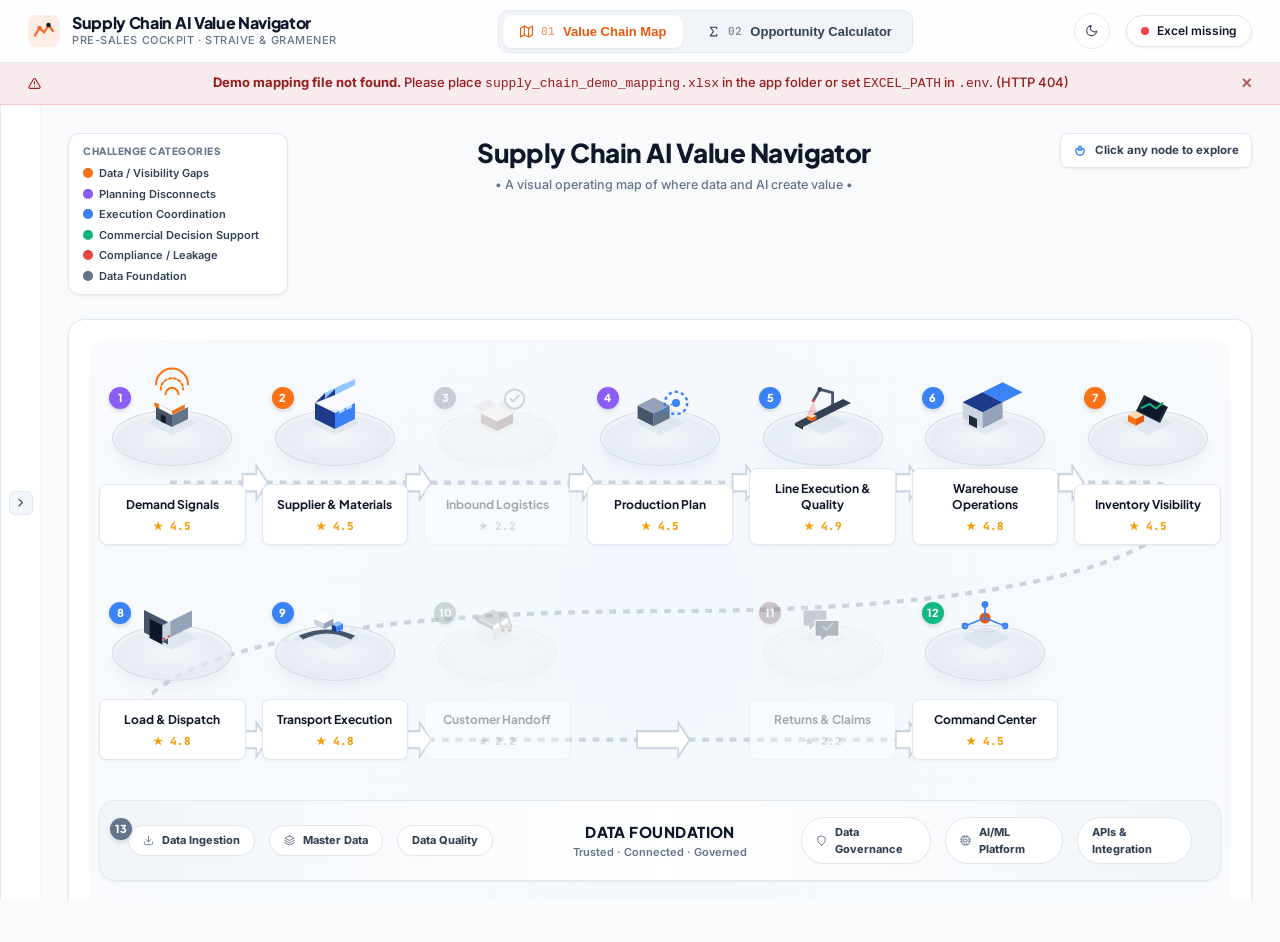
==== commit 0c92f044: "feat: enhance UI to make it visually better" ====
--- a/static/index.html
+++ b/static/index.html
@@ -7,7 +7,7 @@
         <link rel="preconnect" href="https://fonts.googleapis.com" />
         <link rel="preconnect" href="https://fonts.gstatic.com" crossorigin />
         <link
-            href="https://fonts.googleapis.com/css2?family=Inter:wght@400;500;600;700&family=JetBrains+Mono:wght@400;500&display=swap"
+            href="https://fonts.googleapis.com/css2?family=Plus+Jakarta+Sans:wght@400;500;600;700;800&family=Inter:wght@400;500;600;700&family=JetBrains+Mono:wght@400;500;600&display=swap"
             rel="stylesheet"
         />
         <link rel="stylesheet" href="/static/styles.css" />
@@ -20,24 +20,21 @@
                     <svg viewBox="0 0 32 32" fill="none">
                         <path
                             d="M4 22 L10 12 L16 18 L22 8 L28 16"
-                            stroke="#F26A2E"
-                            stroke-width="2.5"
+                            stroke="var(--accent)"
+                            stroke-width="3"
                             stroke-linecap="round"
                             stroke-linejoin="round"
                         />
-                        <circle cx="10" cy="12" r="2" fill="#F26A2E" />
-                        <circle cx="22" cy="8" r="2" fill="#1F2933" />
+                        <circle cx="10" cy="12" r="3" fill="var(--accent)" />
+                        <circle cx="22" cy="8" r="3" fill="var(--text)" />
                     </svg>
                 </div>
                 <div class="brand-text">
-                    <div class="brand-title">
-                        Supply Chain AI Value Navigator
-                    </div>
-                    <div class="brand-subtitle">
-                        Pre-sales cockpit · Straive &middot; Gramener
-                    </div>
+                    <h1 class="brand-title">Supply Chain AI Value Navigator</h1>
+                    <div class="brand-subtitle">Pre-Sales Cockpit · Straive & Gramener</div>
                 </div>
             </div>
+
             <nav class="tabs" role="tablist">
                 <button
                     class="tab active"
@@ -62,6 +59,7 @@
                     <span class="tab-label">Opportunity Calculator</span>
                 </button>
             </nav>
+
             <div class="topbar-meta">
                 <button
                     id="theme-toggle"
@@ -71,8 +69,8 @@
                     aria-label="Switch theme"
                 ></button>
                 <div id="status-pill" class="status-pill status-loading">
-                    <span class="status-dot"></span
-                    ><span id="status-text">Initialising…</span>
+                    <span class="status-dot"></span>
+                    <span id="status-text">Initialising…</span>
                 </div>
             </div>
         </header>
@@ -84,16 +82,17 @@
             <div class="resizable-container rc-right">
                 <aside class="sidebar">
                     <div class="sidebar-section">
-                        <label class="field">
-                            <span class="field-label" data-icon="building"
-                                >Organisation</span
-                            >
-                            <input
-                                id="company-input"
-                                type="text"
-                                placeholder="e.g. Swire Coca-Cola"
-                                autocomplete="off"
-                            />
+                        <h3 class="sidebar-heading" data-icon="sliders">Configure Client</h3>
+                        <label class="field">
+                            <span class="field-label" data-icon="building">Organisation</span>
+                            <div class="input-wrapper">
+                                <input
+                                    id="company-input"
+                                    type="text"
+                                    placeholder="e.g. Swire Coca-Cola"
+                                    autocomplete="off"
+                                />
+                            </div>
                         </label>
                         <div class="action-row">
                             <button id="analyze-btn" class="btn btn-primary">
@@ -121,44 +120,31 @@
                             ></button>
                         </div>
                         <div id="analyze-helper" class="field-helper">
-                            LLM inference if API key set, manual otherwise.
-                        </div>
-                    </div>
-
-                    <div class="sidebar-section">
-                        <label class="field">
-                            <span class="field-label" data-icon="layers"
-                                >Archetype</span
-                            >
+                            LLM inference automatically infers archetype, region, steps & drivers.
+                        </div>
+                    </div>
+
+                    <div class="sidebar-section">
+                        <h3 class="sidebar-heading" data-icon="tool">Parameters</h3>
+                        <label class="field">
+                            <span class="field-label" data-icon="layers">Archetype</span>
                             <select id="archetype-select"></select>
-                            <span
-                                id="archetype-helper"
-                                class="helper-grey"
-                            ></span>
-                        </label>
-
-                        <label class="field">
-                            <span class="field-label" data-icon="user"
-                                >Buyer role</span
-                            >
+                            <span id="archetype-helper" class="helper-grey"></span>
+                        </label>
+
+                        <label class="field">
+                            <span class="field-label" data-icon="user">Buyer Role</span>
                             <select id="buyer-select"></select>
                             <span id="buyer-helper" class="helper-grey"></span>
                         </label>
 
                         <label class="field">
-                            <span class="field-label" data-icon="globe"
-                                >Region</span
-                            >
-                            <input
-                                id="region-input"
-                                type="text"
-                                value="Global"
-                            />
-                        </label>
-                        <label class="field">
-                            <span class="field-label" data-icon="barChart"
-                                >Data maturity</span
-                            >
+                            <span class="field-label" data-icon="globe">Region</span>
+                            <input id="region-input" type="text" value="Global" />
+                        </label>
+
+                        <label class="field">
+                            <span class="field-label" data-icon="barChart">Data Maturity</span>
                             <select id="maturity-select">
                                 <option>Low</option>
                                 <option>Developing</option>
@@ -168,9 +154,7 @@
                         </label>
 
                         <label class="field">
-                            <span class="field-label" data-icon="crosshair"
-                                >Primary objective</span
-                            >
+                            <span class="field-label" data-icon="crosshair">Primary Objective</span>
                             <select id="objective-select">
                                 <option>Cost to serve reduction</option>
                                 <option>Service level improvement</option>
@@ -179,34 +163,25 @@
                                 <option>Revenue growth</option>
                                 <option>Compliance / leakage reduction</option>
                                 <option>Data modernization</option>
-                                <option>
-                                    Sustainability / carbon reduction
-                                </option>
+                                <option>Sustainability / carbon reduction</option>
                             </select>
                         </label>
                     </div>
 
                     <div class="sidebar-section">
+                        <h3 class="sidebar-heading" data-icon="eye">Filters</h3>
                         <div class="toggle-row">
                             <label class="toggle">
-                                <input
-                                    id="toggle-relevant"
-                                    type="checkbox"
-                                    checked
-                                />
+                                <input id="toggle-relevant" type="checkbox" checked />
                                 <span class="toggle-track"></span>
-                                <span class="toggle-label" data-icon="eye"
-                                    >Show relevant only</span
-                                >
+                                <span class="toggle-label" data-icon="eye">Show relevant only</span>
                             </label>
                         </div>
                         <div class="toggle-row">
                             <label class="toggle">
                                 <input id="toggle-quickwins" type="checkbox" />
                                 <span class="toggle-track"></span>
-                                <span class="toggle-label" data-icon="zap"
-                                    >Quick wins only</span
-                                >
+                                <span class="toggle-label" data-icon="zap">Quick wins only</span>
                             </label>
                         </div>
                     </div>
@@ -214,17 +189,12 @@
                     <div class="sidebar-section">
                         <div class="card inference-card" id="inference-card">
                             <div class="inference-head">
-                                <span class="inference-title" data-icon="cpu"
-                                    >Inference summary</span
-                                >
-                                <span id="inference-mode" class="chip chip-grey"
-                                    >Manual</span
-                                >
+                                <span class="inference-title" data-icon="cpu">Inference Summary</span>
+                                <span id="inference-mode" class="chip chip-grey">Manual</span>
                             </div>
                             <div id="inference-body" class="inference-body">
                                 <div class="muted-line">
-                                    Enter a company name and click Analyze
-                                    Company.
+                                    Enter a company name and click Analyze Company.
                                 </div>
                             </div>
                         </div>
@@ -234,43 +204,50 @@
 
             <section class="map-main">
                 <div class="map-header">
-                    <div>
-                        <div class="section-eyebrow" data-icon="map">
-                            Tab 01
-                        </div>
-                        <h1 class="section-title">Client value-chain map</h1>
-                        <p class="section-sub">
-                            High-relevance steps glow. Click any card for proof,
-                            levers, and discovery questions.
-                        </p>
-                    </div>
-                    <div class="legend">
-                        <div class="legend-group">
-                            <span class="legend-dot dot-high"></span>High
-                            relevance
-                            <span class="legend-dot dot-med"></span>Medium
-                            <span class="legend-dot dot-low"></span>Low
-                        </div>
-                        <div class="legend-group" id="challenge-legend"></div>
-                    </div>
-                </div>
-
-                <div class="map-canvas" id="map-canvas">
-                    <!-- stages render here -->
+                    <!-- Left: Challenge Categories Legend Box -->
+                    <div class="challenge-legend-box">
+                        <div class="legend-box-title">CHALLENGE CATEGORIES</div>
+                        <ul class="legend-box-list" id="challenge-legend">
+                        </ul>
+                    </div>
+
+                    <!-- Center: Main Titles -->
+                    <div class="map-header-center">
+                        <h2 class="map-main-title">Supply Chain AI Value Navigator</h2>
+                        <p class="map-main-subtitle">• A visual operating map of where data and AI create value •</p>
+                    </div>
+
+                    <!-- Right: Exploration Guide -->
+                    <div class="explore-guide-box">
+                        <svg viewBox="0 0 24 24" fill="none" stroke="currentColor" stroke-width="2.5" stroke-linecap="round" stroke-linejoin="round" class="guide-hand-icon" style="width: 14px; height: 14px;">
+                            <path d="M10 11V6a2 2 0 0 1 4 0v5"/>
+                            <path d="M14 10.5a2.5 2.5 0 0 1 5 0V12a7 7 0 0 1-14 0v-1.5a2.5 2.5 0 0 1 5 0"/>
+                        </svg>
+                        <span>Click any node to explore</span>
+                    </div>
+                </div>
+
+                <div class="map-canvas-container">
+                    <!-- The dynamic map canvas containing columns for stages -->
+                    <div class="map-canvas" id="map-canvas">
+                        <!-- stages render here -->
+                    </div>
                 </div>
 
                 <div class="opportunity-strip-host">
-                    <div class="strip-header">
-                        <h3
-                            class="strip-title"
-                            data-icon="star"
-                            data-icon-size="16"
-                        >
-                            Recommended first-wave initiatives
-                        </h3>
-                        <div class="strip-meta" id="strip-meta"></div>
-                    </div>
-                    <div class="opportunity-strip" id="opportunity-strip"></div>
+                    <div class="opportunity-strip-left">
+                        <div class="opportunity-strip-left-title">TOP OPPORTUNITY LEVERS</div>
+                        <div class="opportunity-strip-left-desc">High impact initiative templates measurable value with AI.</div>
+                    </div>
+                    <div class="opportunity-strip-content">
+                        <div class="strip-header">
+                            <h3 class="strip-title" data-icon="star" data-icon-size="16">
+                                Recommended Levers &amp; Initiatives
+                            </h3>
+                            <div id="strip-meta" class="strip-meta"></div>
+                        </div>
+                        <div class="opportunity-strip" id="opportunity-strip"></div>
+                    </div>
                 </div>
             </section>
 
@@ -293,13 +270,9 @@
                                 <path d="M12 17h.01" />
                             </svg>
                         </div>
-                        <div class="placeholder-title">
-                            Select a value-chain step
-                        </div>
+                        <div class="placeholder-title">Select a value-chain step</div>
                         <div class="placeholder-sub">
-                            The detail panel shows the why, the levers, the
-                            data, and the proof points pulled from the demo
-                            workbook.
+                            The detail panel displays client questions, AI/Data levers, and proof studies matched from the playbook.
                         </div>
                     </div>
                 </aside>
@@ -311,15 +284,10 @@
             <div class="resizable-container rc-right">
                 <aside class="sidebar">
                     <div class="sidebar-section">
-                        <label class="field">
-                            <span class="field-label" data-icon="building"
-                                >Organisation</span
-                            >
-                            <input
-                                id="calc-company"
-                                type="text"
-                                placeholder="Swire Coca-Cola"
-                            />
+                        <h3 class="sidebar-heading" data-icon="sliders">Client Profile</h3>
+                        <label class="field">
+                            <span class="field-label" data-icon="building">Organisation</span>
+                            <input id="calc-company" type="text" placeholder="Swire Coca-Cola" />
                         </label>
                         <button
                             id="reset-btn-calc"
@@ -327,30 +295,22 @@
                             data-icon="refresh"
                             title="Reset all scenario fields"
                         >
-                            Reset scenario
+                            Reset Scenario
                         </button>
                         <label class="field" style="margin-top: 14px">
-                            <span class="field-label" data-icon="layers"
-                                >Archetype</span
-                            >
+                            <span class="field-label" data-icon="layers">Archetype</span>
                             <select id="calc-archetype"></select>
                         </label>
                         <label class="field">
-                            <span class="field-label">Buyer role</span>
+                            <span class="field-label" data-icon="user">Buyer Role</span>
                             <select id="calc-buyer"></select>
                         </label>
                         <label class="field">
-                            <span class="field-label">Region</span>
-                            <input
-                                id="calc-region"
-                                type="text"
-                                value="Global"
-                            />
-                        </label>
-                        <label class="field">
-                            <span class="field-label" data-icon="truck"
-                                >Distribution model</span
-                            >
+                            <span class="field-label" data-icon="globe">Region</span>
+                            <input id="calc-region" type="text" value="Global" />
+                        </label>
+                        <label class="field">
+                            <span class="field-label" data-icon="truck">Distribution Model</span>
                             <select id="calc-distribution">
                                 <option>Owned</option>
                                 <option>Outsourced</option>
@@ -361,10 +321,9 @@
                     </div>
 
                     <div class="sidebar-section">
-                        <label class="field">
-                            <span class="field-label" data-icon="dollar"
-                                >Annual revenue (USD)</span
-                            >
+                        <h3 class="sidebar-heading" data-icon="dollar">Financial Base</h3>
+                        <label class="field">
+                            <span class="field-label" data-icon="dollar">Annual Revenue (USD)</span>
                             <div class="input-prefix">
                                 <span class="prefix">$</span>
                                 <input
@@ -374,49 +333,27 @@
                                     step="100000000"
                                     value="3000000000"
                                 />
-                                <span class="suffix" id="revenue-display"
-                                    >3.0B</span
-                                >
+                                <span class="suffix" id="revenue-display">3.0B</span>
                             </div>
                         </label>
                         <label class="field">
-                            <span class="field-label" data-icon="tool"
-                                >Sites / Plants</span
-                            >
-                            <input
-                                id="calc-sites"
-                                type="number"
-                                min="0"
-                                value="14"
-                            />
-                        </label>
-                        <label class="field">
-                            <span class="field-label" data-icon="warehouse"
-                                >Warehouses / Depots</span
-                            >
-                            <input
-                                id="calc-warehouses"
-                                type="number"
-                                min="0"
-                                value="32"
-                            />
-                        </label>
-                        <label class="field">
-                            <span class="field-label" data-icon="package"
-                                >Annual shipments / orders</span
-                            >
-                            <input
-                                id="calc-shipments"
-                                type="number"
-                                min="0"
-                                value="48000000"
-                            />
-                        </label>
-                    </div>
-
-                    <div class="sidebar-section">
-                        <label class="field">
-                            <span class="field-label">Data maturity</span>
+                            <span class="field-label" data-icon="tool">Sites / Plants</span>
+                            <input id="calc-sites" type="number" min="0" value="14" />
+                        </label>
+                        <label class="field">
+                            <span class="field-label" data-icon="warehouse">Warehouses / Depots</span>
+                            <input id="calc-warehouses" type="number" min="0" value="32" />
+                        </label>
+                        <label class="field">
+                            <span class="field-label" data-icon="package">Annual Shipments</span>
+                            <input id="calc-shipments" type="number" min="0" value="48000000" />
+                        </label>
+                    </div>
+
+                    <div class="sidebar-section">
+                        <h3 class="sidebar-heading" data-icon="barChart">Confidence</h3>
+                        <label class="field">
+                            <span class="field-label" data-icon="barChart">Data Maturity</span>
                             <select id="calc-maturity">
                                 <option>Low</option>
                                 <option>Developing</option>
@@ -425,15 +362,11 @@
                             </select>
                         </label>
                         <label class="field">
-                            <span class="field-label" data-icon="crosshair"
-                                >Primary objective</span
-                            >
+                            <span class="field-label" data-icon="crosshair">Primary Objective</span>
                             <select id="calc-objective"></select>
                         </label>
                         <label class="field">
-                            <span class="field-label" data-icon="shield"
-                                >Inference confidence</span
-                            >
+                            <span class="field-label" data-icon="shield">Inference Confidence</span>
                             <div class="slider-row">
                                 <input
                                     id="calc-confidence"
@@ -448,31 +381,11 @@
                     </div>
 
                     <div class="sidebar-section export-section">
-                        <div class="export-head" data-icon="download">
-                            Export scenario
-                        </div>
+                        <div class="export-head" data-icon="download">Export Scenario</div>
                         <div class="export-row">
-                            <button
-                                id="export-csv"
-                                class="btn btn-ghost"
-                                data-icon="fileText"
-                            >
-                                CSV
-                            </button>
-                            <button
-                                id="export-json"
-                                class="btn btn-ghost"
-                                data-icon="braces"
-                            >
-                                JSON
-                            </button>
-                            <button
-                                id="export-md"
-                                class="btn btn-ghost"
-                                data-icon="fileCode"
-                            >
-                                Markdown
-                            </button>
+                            <button id="export-csv" class="btn btn-ghost" data-icon="fileText">CSV</button>
+                            <button id="export-json" class="btn btn-ghost" data-icon="braces">JSON</button>
+                            <button id="export-md" class="btn btn-ghost" data-icon="fileCode">Markdown</button>
                         </div>
                     </div>
                 </aside>
@@ -481,18 +394,14 @@
             <section class="calc-main">
                 <div class="map-header">
                     <div>
-                        <div class="section-eyebrow" data-icon="sigma">
-                            Tab 02
-                        </div>
-                        <h1 class="section-title">Opportunity calculator</h1>
+                        <div class="section-eyebrow" data-icon="sigma">Value Case</div>
+                        <h2 class="section-title">Opportunity Sizing Calculator</h2>
                         <p class="section-sub">
-                            Transparent low-high ranges. Edit any assumption to
-                            pressure-test the case.
+                            Explore dynamic financial uplifts. Adjust parameters to configure low-high estimates.
                         </p>
                     </div>
                     <div class="calc-note">
-                        All values are assumption-driven estimates, not
-                        guaranteed benefits.
+                        Estimates are model-driven and should be vetted prior to commercial commitment.
                     </div>
                 </div>
 
@@ -500,25 +409,20 @@
 
                 <div class="calc-block">
                     <div class="block-header">
-                        <h3 data-icon="trendUp" data-icon-size="16">
-                            Revenue / value drivers
-                        </h3>
-                        <span class="block-sub"
-                            >Inline-editable. % of revenue exposure × AI
-                            leverage.</span
-                        >
+                        <h3 data-icon="trendUp" data-icon-size="16">Revenue & Value Drivers</h3>
+                        <span class="block-sub">
+                            Click and edit fields directly to adjust revenue exposure and expected uplift.
+                        </span>
                     </div>
                     <div class="table-wrap">
                         <table class="editable-table" id="revenue-table">
                             <thead>
                                 <tr>
                                     <th>Driver</th>
-                                    <th class="right">
-                                        Exposure (% of revenue)
-                                    </th>
-                                    <th class="right">AI leverage low</th>
-                                    <th class="right">AI leverage high</th>
-                                    <th class="right">Notional uplift</th>
+                                    <th class="right">Exposure (% of Revenue)</th>
+                                    <th class="right">AI Leverage Low</th>
+                                    <th class="right">AI Leverage High</th>
+                                    <th class="right">Notional Uplift</th>
                                 </tr>
                             </thead>
                             <tbody></tbody>
@@ -528,27 +432,20 @@
 
                 <div class="calc-block">
                     <div class="block-header">
-                        <h3 data-icon="pieChart" data-icon-size="16">
-                            Cost pools &amp; AI-addressable heads
-                        </h3>
-                        <span class="block-sub"
-                            >Defaults from archetype assumptions. Click any cell
-                            to override.</span
-                        >
+                        <h3 data-icon="pieChart" data-icon-size="16">Cost Pools & Addressable Base</h3>
+                        <span class="block-sub">
+                            Vary percentage allocations and optimization impact per pool.
+                        </span>
                     </div>
                     <div class="table-wrap">
                         <table class="editable-table" id="cost-table">
                             <thead>
                                 <tr>
-                                    <th>Cost pool</th>
-                                    <th class="right">Pool % rev (low–high)</th>
-                                    <th class="right">
-                                        AI-addressable (low–high)
-                                    </th>
-                                    <th class="right">
-                                        Improvement (low–high)
-                                    </th>
-                                    <th class="right">Addressable base ($)</th>
+                                    <th>Cost Pool</th>
+                                    <th class="right">Pool % Rev (Low–High)</th>
+                                    <th class="right">AI-Addressable (Low–High)</th>
+                                    <th class="right">Improvement (Low–High)</th>
+                                    <th class="right">Addressable Base ($)</th>
                                 </tr>
                             </thead>
                             <tbody></tbody>
@@ -558,32 +455,26 @@
 
                 <div class="calc-block">
                     <div class="block-header">
-                        <h3 data-icon="award" data-icon-size="16">
-                            Initiatives &amp; annualized value
-                        </h3>
-                        <span class="block-sub"
-                            >Edit any low / high % to reshape the
-                            portfolio.</span
-                        >
+                        <h3 data-icon="award" data-icon-size="16">Initiatives Valuation</h3>
+                        <span class="block-sub">
+                            Enable, disable, or adjust variables of specific initiatives to build the portfolio.
+                        </span>
                     </div>
                     <div class="table-wrap">
-                        <table
-                            class="editable-table initiative-table"
-                            id="initiative-table"
-                        >
+                        <table class="editable-table initiative-table" id="initiative-table">
                             <thead>
                                 <tr>
                                     <th></th>
                                     <th>Initiative</th>
-                                    <th>Value-chain step</th>
-                                    <th>Cost / revenue pool</th>
+                                    <th>Value-chain Step</th>
+                                    <th>Cost / Revenue Pool</th>
                                     <th>Mechanism</th>
                                     <th class="right">Low %rev</th>
                                     <th class="right">High %rev</th>
-                                    <th class="right">Low value</th>
-                                    <th class="right">High value</th>
+                                    <th class="right">Low Value</th>
+                                    <th class="right">High Value</th>
                                     <th>Effort</th>
-                                    <th>Time to pilot</th>
+                                    <th>Time to Pilot</th>
                                     <th>Proof</th>
                                     <th>Demo</th>
                                 </tr>
@@ -595,114 +486,59 @@
 
                 <div class="calc-block">
                     <div class="block-header">
-                        <h3 data-icon="map" data-icon-size="16">
-                            Phased roadmap
-                        </h3>
-                        <span class="block-sub"
-                            >Initiatives auto-bucketed by time-to-pilot.</span
-                        >
+                        <h3 data-icon="map" data-icon-size="16">Execution Roadmap</h3>
+                        <span class="block-sub">Recommended phased implementation flow based on time-to-value.</span>
                     </div>
                     <div class="roadmap-grid" id="roadmap-grid"></div>
                 </div>
 
                 <div class="calc-block formula-block">
                     <div class="block-header">
-                        <h3 data-icon="sigma" data-icon-size="16">
-                            How the math works
-                        </h3>
-                        <span class="block-sub"
-                            >Open formula. Adjust overlap discount, adoption,
-                            confidence below.</span
-                        >
+                        <h3 data-icon="sigma" data-icon-size="16">Quantification Methodology</h3>
+                        <span class="block-sub">Transparent mathematical formula explaining calculated returns.</span>
                     </div>
                     <div class="formula-row">
                         <div class="formula-card">
-                            <div class="formula-eyebrow" data-icon="cpu">
-                                Per initiative
-                            </div>
+                            <div class="formula-eyebrow" data-icon="cpu">Initiative Formula</div>
                             <div class="formula-eq">
-                                Annual&nbsp;Value&nbsp;=&nbsp;<span class="tk"
-                                    >Addressable&nbsp;Base</span
-                                >
-                                &nbsp;×&nbsp;<span class="tk">Improvement</span>
-                                &nbsp;×&nbsp;<span class="tk">Adoption</span>
-                                &nbsp;×&nbsp;<span class="tk">Confidence</span>
+                                Annual Value = <span class="tk">Addressable Base</span> ×
+                                <span class="tk">Improvement</span> × <span class="tk">Adoption</span> ×
+                                <span class="tk">Confidence</span>
                             </div>
                             <ul class="formula-defs">
                                 <li>
-                                    <b>Addressable base</b> - cost or revenue
-                                    pool affected by the initiative.
+                                    <b>Addressable base</b>: Segment of the cost or revenue pool targeted.
                                 </li>
                                 <li>
-                                    <b>Improvement potential</b> - benchmark
-                                    improvement percentage.
+                                    <b>Improvement</b>: Projected optimization rate based on benchmarks.
                                 </li>
                                 <li>
-                                    <b>Adoption</b> - share of operation in
-                                    scope for the horizon.
+                                    <b>Adoption</b>: Rollout rate planned for the phase.
                                 </li>
                                 <li>
-                                    <b>Confidence</b> - derived from data
-                                    maturity &amp; proof strength.
+                                    <b>Confidence</b>: Adjustment factor derived from evidence and data maturity.
                                 </li>
                             </ul>
                         </div>
                         <div class="formula-card">
-                            <div class="formula-eyebrow" data-icon="sliders">
-                                Levers
-                            </div>
+                            <div class="formula-eyebrow" data-icon="sliders">Calculated Modifiers</div>
                             <label class="field">
-                                <span class="field-label" data-icon="trendUp"
-                                    >Adoption (low - high)</span
-                                >
+                                <span class="field-label" data-icon="trendUp">Adoption Range (Low - High)</span>
                                 <div class="slider-row">
-                                    <input
-                                        id="adopt-low"
-                                        type="number"
-                                        step="0.05"
-                                        min="0"
-                                        max="1"
-                                        value="0.7"
-                                    />
+                                    <input id="adopt-low" type="number" step="0.05" min="0" max="1" value="0.7" />
                                     <span class="thin">-</span>
-                                    <input
-                                        id="adopt-high"
-                                        type="number"
-                                        step="0.05"
-                                        min="0"
-                                        max="1"
-                                        value="1.0"
-                                    />
+                                    <input id="adopt-high" type="number" step="0.05" min="0" max="1" value="1.0" />
                                 </div>
                             </label>
                             <label class="field">
-                                <span class="field-label" data-icon="sliders"
-                                    >Overlap discount (low - high %)</span
-                                >
+                                <span class="field-label" data-icon="sliders">Overlap Discount (Low - High %)</span>
                                 <div class="slider-row">
-                                    <input
-                                        id="overlap-low"
-                                        type="number"
-                                        step="1"
-                                        min="0"
-                                        max="60"
-                                        value="15"
-                                    />
+                                    <input id="overlap-low" type="number" step="1" min="0" max="60" value="15" />
                                     <span class="thin">-</span>
-                                    <input
-                                        id="overlap-high"
-                                        type="number"
-                                        step="1"
-                                        min="0"
-                                        max="60"
-                                        value="30"
-                                    />
+                                    <input id="overlap-high" type="number" step="1" min="0" max="60" value="30" />
                                 </div>
                             </label>
-                            <div
-                                class="formula-result"
-                                id="formula-result"
-                            ></div>
+                            <div class="formula-result" id="formula-result"></div>
                         </div>
                     </div>
                 </div>
@@ -710,24 +546,26 @@
         </main>
 
         <footer class="site-footer">
-            <span
-                >Estimates are assumption-driven. Validate with the client
-                before publishing.</span
-            >
-            <span id="footer-source"
-                >Source:
-                <code
-                    ><a
-                        href="supply_chain_demo_mapping.xlsx"
-                        style="text-decoration: none"
-                        target="_blank"
-                        >supply_chain_demo_mapping.xlsx</a
-                    ></code
-                ></span
-            >
+            <span class="footer-copy">
+                All estimations are model-based projections. Always validate underlying parameters with the client prior to sharing.
+            </span>
+            <span id="footer-source">
+                Source:
+                <code>
+                    <a href="supply_chain_demo_mapping.xlsx" style="text-decoration: none" target="_blank">
+                        supply_chain_demo_mapping.xlsx
+                    </a>
+                </code>
+            </span>
+            <!-- Disclaimer for AI elements, models, and date as instructed -->
+            <span class="footer-disclaimer">
+                Visual representations, layouts, and pre-sales components are AI-enhanced using Gemini 3.5 Flash on 2026-05-27.
+            </span>
         </footer>
 
         <div id="toast-host" aria-live="polite"></div>
+
+        <div id="step-tooltip" class="step-tooltip" role="tooltip" aria-hidden="true"></div>
 
         <script src="/static/app.js" type="module"></script>
     </body>
--- a/static/styles.css
+++ b/static/styles.css
@@ -1,476 +1,287 @@
 /* =====================================================================
-   Supply Chain AI Value Navigator — light enterprise SaaS theme
+   Supply Chain AI Value Navigator — Premium Modern SaaS Theme
    ===================================================================== */
 
 :root {
-    --bg: #f7f8fa;
+    /* Color Palette (Harmonious Slate + Vibrant Warm Orange Accent) */
+    --bg: #f8fafc;
     --surface: #ffffff;
-    --surface-2: #fbfcfd;
-    --text: #1f2933;
-    --text-soft: #475569;
+    --surface-2: #f1f5f9;
+    --surface-3: #e2e8f0;
+    --text: #0f172a;
+    --text-soft: #334155;
     --text-mute: #64748b;
     --border: #e2e8f0;
     --border-strong: #cbd5e1;
-    --accent: #f26a2e;
-    --accent-soft: #fff3ec;
-    --accent-soft-2: #ffe5d2;
-    --accent-strong: #d14a12;
-    --green: #16a34a;
-    --green-soft: #e7f7ec;
-    --green-border: #c4eccd;
-    --blue: #2563eb;
-    --blue-soft: #e8effe;
-    --blue-border: #c5d4fa;
-    --purple: #7c3aed;
-    --purple-soft: #f1ecfe;
-    --purple-border: #d6c7fb;
+    --accent: #f26a2e; /* Gramener/Straive warm orange */
+    --accent-soft: rgba(242, 106, 46, 0.06);
+    --accent-soft-2: rgba(242, 106, 46, 0.12);
+    --accent-strong: #ea580c;
+
+    /* Support Colors */
+    --green: #10b981;
+    --green-soft: rgba(16, 185, 129, 0.08);
+    --green-border: rgba(16, 185, 129, 0.2);
+    --blue: #3b82f6;
+    --blue-soft: rgba(59, 130, 246, 0.08);
+    --blue-border: rgba(59, 130, 246, 0.2);
+    --purple: #8b5cf6;
+    --purple-soft: rgba(139, 92, 246, 0.08);
+    --purple-border: rgba(139, 92, 246, 0.2);
     --amber: #f59e0b;
-    --amber-soft: #fef3c7;
-    --amber-border: #f6d99d;
-    --red: #dc2626;
-    --red-soft: #fee2e2;
-    --red-border: #f1bcbc;
-    --banner-error-fg: #8a1c1c;
-    --banner-warn-fg: #92560a;
-    --banner-info-fg: #1d3fa6;
-    --kpi-hero-grad: linear-gradient(135deg, #fff8f3 0%, var(--surface) 100%);
-    --shadow-sm: 0 1px 2px rgba(15, 23, 42, 0.04);
-    --shadow-md:
-        0 2px 6px rgba(15, 23, 42, 0.06), 0 1px 2px rgba(15, 23, 42, 0.04);
-    --shadow-lg:
-        0 12px 32px -10px rgba(15, 23, 42, 0.12),
-        0 4px 12px rgba(15, 23, 42, 0.06);
+    --amber-soft: rgba(245, 158, 11, 0.08);
+    --amber-border: rgba(245, 158, 11, 0.2);
+    --red: #ef4444;
+    --red-soft: rgba(239, 68, 68, 0.08);
+    --red-border: rgba(239, 68, 68, 0.2);
+
+    /* Banner Colors */
+    --banner-error-fg: #991b1b;
+    --banner-warn-fg: #92400e;
+    --banner-info-fg: #1e40af;
+
+    /* Shadow & Radius System */
+    --shadow-sm: 0 1px 2px 0 rgba(0, 0, 0, 0.02), 0 1px 3px 0 rgba(0, 0, 0, 0.05);
+    --shadow-md: 0 4px 6px -1px rgba(0, 0, 0, 0.05), 0 2px 4px -2px rgba(0, 0, 0, 0.05);
+    --shadow-lg: 0 10px 15px -3px rgba(0, 0, 0, 0.05), 0 4px 6px -4px rgba(0, 0, 0, 0.05);
+    --shadow-glow: 0 0 15px 2px rgba(242, 106, 46, 0.15);
+
     --radius-sm: 6px;
-    --radius: 10px;
-    --radius-lg: 14px;
+    --radius: 12px;
+    --radius-lg: 16px;
+
+    /* Typography */
+    --font-heading: 'Plus Jakarta Sans', -apple-system, BlinkMacSystemFont, "Segoe UI", Roboto, sans-serif;
+    --font-sans: 'Inter', -apple-system, BlinkMacSystemFont, "Segoe UI", Roboto, sans-serif;
+    --font-mono: 'JetBrains Mono', monospace;
+
+    /* Interactive variables */
+    --sidebar-w: 320px;
+    --detail-w: 420px;
+    --tooltip-bg: rgba(255, 255, 255, 0.95);
+
     color-scheme: light;
-}
-
-/* ===== Dark theme — activated by data-theme="dark" on <html> ===== */
+    transition: background-color 0.2s, border-color 0.2s;
+}
+
+/* ===== Dark theme overrides ===== */
 :root[data-theme="dark"] {
-    --bg: #0b0f17;
-    --surface: #131923;
-    --surface-2: #1a2130;
-    --text: #e5e9f0;
-    --text-soft: #bdc5d1;
-    --text-mute: #7d8693;
-    --border: #232e40;
-    --border-strong: #34425c;
-    --accent: #ff7a3d;
-    --accent-soft: rgba(255, 122, 61, 0.14);
-    --accent-soft-2: rgba(255, 122, 61, 0.28);
-    --accent-strong: #ff915e;
+    --bg: #090d16;
+    --surface: #111726;
+    --surface-2: #1b2336;
+    --surface-3: #2d3950;
+    --text: #f8fafc;
+    --text-soft: #cbd5e1;
+    --text-mute: #94a3b8;
+    --border: #202b3f;
+    --border-strong: #334155;
+    --accent: #f97316;
+    --accent-soft: rgba(249, 115, 22, 0.12);
+    --accent-soft-2: rgba(249, 115, 22, 0.24);
+    --accent-strong: #fb923c;
+
     --green: #34d399;
-    --green-soft: rgba(52, 211, 153, 0.14);
-    --green-border: rgba(52, 211, 153, 0.35);
-    --blue: #7aa8ff;
-    --blue-soft: rgba(122, 168, 255, 0.16);
-    --blue-border: rgba(122, 168, 255, 0.35);
-    --purple: #b695ff;
-    --purple-soft: rgba(182, 149, 255, 0.16);
-    --purple-border: rgba(182, 149, 255, 0.35);
+    --green-soft: rgba(52, 211, 153, 0.12);
+    --green-border: rgba(52, 211, 153, 0.25);
+    --blue: #60a5fa;
+    --blue-soft: rgba(96, 165, 250, 0.12);
+    --blue-border: rgba(96, 165, 250, 0.25);
+    --purple: #a78bfa;
+    --purple-soft: rgba(167, 139, 250, 0.12);
+    --purple-border: rgba(167, 139, 250, 0.25);
     --amber: #fbbf24;
-    --amber-soft: rgba(251, 191, 36, 0.16);
-    --amber-border: rgba(251, 191, 36, 0.35);
+    --amber-soft: rgba(251, 191, 36, 0.12);
+    --amber-border: rgba(251, 191, 36, 0.25);
     --red: #f87171;
-    --red-soft: rgba(248, 113, 113, 0.18);
-    --red-border: rgba(248, 113, 113, 0.35);
+    --red-soft: rgba(248, 113, 113, 0.12);
+    --red-border: rgba(248, 113, 113, 0.25);
+
     --banner-error-fg: #fca5a5;
     --banner-warn-fg: #fcd34d;
-    --banner-info-fg: #93b4ff;
-    --kpi-hero-grad: linear-gradient(
-        135deg,
-        rgba(255, 122, 61, 0.14) 0%,
-        var(--surface) 100%
-    );
-    --shadow-sm: 0 1px 2px rgba(0, 0, 0, 0.35);
-    --shadow-md: 0 2px 6px rgba(0, 0, 0, 0.45), 0 1px 2px rgba(0, 0, 0, 0.35);
-    --shadow-lg:
-        0 16px 36px -10px rgba(0, 0, 0, 0.65), 0 4px 12px rgba(0, 0, 0, 0.45);
+    --banner-info-fg: #93c5fd;
+
+    --shadow-sm: 0 1px 2px 0 rgba(0, 0, 0, 0.3);
+    --shadow-md: 0 4px 6px -1px rgba(0, 0, 0, 0.4), 0 2px 4px -2px rgba(0, 0, 0, 0.3);
+    --shadow-lg: 0 10px 15px -3px rgba(0, 0, 0, 0.5), 0 4px 6px -4px rgba(0, 0, 0, 0.4);
+    --shadow-glow: 0 0 20px 4px rgba(249, 115, 22, 0.18);
+    --tooltip-bg: rgba(27, 35, 54, 0.95);
+
     color-scheme: dark;
 }
 
+/* ===== Base Layout ===== */
 * {
     box-sizing: border-box;
-}
-
-html,
-body {
+    margin: 0;
+    padding: 0;
+}
+
+html, body {
     height: 100%;
-}
-
-body {
-    margin: 0;
-    background: var(--bg);
-    display: flex;
-    flex-direction: column;
     overflow: hidden;
+    background-color: var(--bg);
     color: var(--text);
-    font-family:
-        "Inter",
-        -apple-system,
-        BlinkMacSystemFont,
-        "Segoe UI",
-        Roboto,
-        sans-serif;
+    font-family: var(--font-sans);
     font-size: 14px;
-    line-height: 1.45;
+    line-height: 1.5;
     -webkit-font-smoothing: antialiased;
-    -moz-osx-font-smoothing: grayscale;
-}
-
-/* ===== Icons (Lucide-style inline SVG) ===== */
+}
+
+h1, h2, h3, h4, h5, h6 {
+    font-family: var(--font-heading);
+    font-weight: 700;
+    color: var(--text);
+}
+
+/* ===== Icons ===== */
 .icon {
     display: inline-flex;
     align-items: center;
     justify-content: center;
     flex-shrink: 0;
-    line-height: 0;
     color: currentColor;
 }
-
 .icon svg {
     display: block;
     width: 1em;
     height: 1em;
 }
 
-/* Default icon sizes by context */
-.field-label .icon,
-.export-head .icon,
-.formula-eyebrow .icon,
-.detail-eyebrow .icon,
-.section-eyebrow .icon {
-    width: 13px;
-    height: 13px;
-    color: var(--text-mute);
-}
-
-.block-header h3 .icon,
-.strip-title .icon {
-    width: 15px;
-    height: 15px;
-    color: var(--accent);
-}
-
-.kpi-label .icon {
-    width: 13px;
-    height: 13px;
-    color: var(--text-mute);
-}
-
-.kpi-hero .kpi-label .icon {
-    color: var(--accent);
-}
-
-.detail-section h4 .icon {
-    width: 13px;
-    height: 13px;
-    color: var(--accent);
-    opacity: 0.9;
-}
-
-.stage-head .icon {
-    width: 13px;
-    height: 13px;
-    color: var(--accent);
-}
-
-.phase-head .icon {
-    width: 14px;
-    height: 14px;
-    color: var(--accent);
-}
-
-.tab .icon {
-    width: 14px;
-    height: 14px;
-    color: currentColor;
-    opacity: 0.9;
-}
-
-.btn .icon {
-    width: 13px;
-    height: 13px;
-    color: currentColor;
-}
-
-.legend-group .icon {
-    width: 12px;
-    height: 12px;
-    color: var(--text-mute);
-}
-
-.chip .icon {
-    width: 11px;
-    height: 11px;
-}
-
-.init-rank .icon,
-.init-card .icon {
-    color: inherit;
-}
-
-.init-foot .init-link .icon,
-.asset-link .icon {
-    width: 12px;
-    height: 12px;
-}
-
-.field-label,
-.kpi-label,
-.detail-section h4,
-.block-header h3,
-.strip-title,
-.stage-head,
-.phase-name,
-.tab,
-.export-head,
-.formula-eyebrow,
-.detail-eyebrow,
-.section-eyebrow {
+/* ===== Header Bar ===== */
+.topbar {
+    display: flex;
+    align-items: center;
+    justify-content: space-between;
+    height: 4.5rem;
+    padding: 0 2rem;
+    background: rgba(var(--surface-color, 255, 255, 255), 0.8);
+    backdrop-filter: blur(12px);
+    -webkit-backdrop-filter: blur(12px);
+    border-bottom: 1px solid var(--border);
+    position: relative;
+    z-index: 50;
+}
+[data-theme="dark"] .topbar {
+    background: rgba(17, 23, 38, 0.85);
+}
+
+.brand {
+    display: flex;
+    align-items: center;
+    gap: 12px;
+}
+
+.logo-mark {
+    width: 32px;
+    height: 32px;
+    display: flex;
+    align-items: center;
+    justify-content: center;
+    background: var(--accent-soft-2);
+    border-radius: 8px;
+    padding: 4px;
+}
+
+.brand-title {
+    font-size: 16px;
+    font-weight: 800;
+    letter-spacing: -0.02em;
+    line-height: 1.2;
+}
+
+.brand-subtitle {
+    font-size: 11px;
+    color: var(--text-mute);
+    font-weight: 500;
+    text-transform: uppercase;
+    letter-spacing: 0.05em;
+}
+
+/* Tabs Navigation */
+.tabs {
+    display: flex;
+    gap: 8px;
+    background: var(--surface-2);
+    padding: 4px;
+    border-radius: 10px;
+    border: 1px solid var(--border);
+}
+
+.tab {
     display: inline-flex;
     align-items: center;
-    gap: 7px;
-}
-
-.stage-head {
-    display: flex;
-    /* override the inline-flex */
-}
-
-.phase-head {
-    display: flex;
-    align-items: center;
-    justify-content: space-between;
     gap: 8px;
-}
-
-.phase-name {
-    display: inline-flex;
-    align-items: center;
-    gap: 7px;
-}
-
-.banner {
-    align-items: center;
-}
-
-.banner .icon {
-    width: 16px;
-    height: 16px;
-}
-
-.status-pill .icon {
-    width: 12px;
-    height: 12px;
-}
-
-/* ===== Themed scrollbars =====
-   Firefox: thin track + soft thumb, accents on hover.
-   WebKit/Blink: floating thumb with a transparent gutter so it never
-   collides with content edges. The accent only appears while dragging,
-   keeping the resting state calm.
-*/
-* {
-    scrollbar-width: thin;
-    scrollbar-color: var(--border-strong) transparent;
-}
-
-*::-webkit-scrollbar {
-    width: 12px;
-    height: 12px;
-}
-
-*::-webkit-scrollbar-track {
+    padding: 8px 16px;
+    border: 0;
     background: transparent;
-}
-
-*::-webkit-scrollbar-thumb {
-    background: var(--border-strong);
-    border-radius: 999px;
-    border: 3px solid transparent;
-    background-clip: padding-box;
-    transition: background-color 0.15s;
-}
-
-*::-webkit-scrollbar-thumb:hover {
-    background-color: var(--text-mute);
-}
-
-*::-webkit-scrollbar-thumb:active {
-    background-color: var(--accent);
-}
-
-*::-webkit-scrollbar-corner {
-    background: transparent;
-}
-
-/* Slightly darker thumb on light surfaces inside the table-wrap so the
-   horizontal scrollbar stays visible on white cards. */
-.table-wrap::-webkit-scrollbar {
-    height: 10px;
-}
-
-.table-wrap::-webkit-scrollbar-thumb {
-    background: var(--border-strong);
-    border-width: 2px;
-}
-
-button,
-input,
-select,
-textarea {
-    font-family: inherit;
-    font-size: inherit;
-    color: inherit;
-}
-
-/* ===== Top bar ===== */
-.topbar {
+    color: var(--text-soft);
+    font-weight: 600;
+    font-size: 13px;
+    cursor: pointer;
+    border-radius: 8px;
+    transition: all 0.15s ease;
+}
+
+.tab-num {
+    font-family: var(--font-mono);
+    font-size: 11px;
+    opacity: 0.6;
+}
+
+.tab:hover {
+    color: var(--text);
+    background: rgba(255, 255, 255, 0.5);
+}
+[data-theme="dark"] .tab:hover {
+    background: rgba(255, 255, 255, 0.05);
+}
+
+.tab.active {
     background: var(--surface);
-    border-bottom: 1px solid var(--border);
-    padding: 14px 28px;
-    display: grid;
-    grid-template-columns: auto 1fr auto;
-    gap: 24px;
-    align-items: center;
-    position: sticky;
-    top: 0;
-    z-index: 30;
-}
-
-.brand {
-    display: flex;
-    align-items: center;
-    gap: 12px;
-}
-
-.logo-mark {
+    color: var(--accent-strong);
+    box-shadow: var(--shadow-sm);
+    border: 1px solid rgba(0, 0, 0, 0.02);
+}
+
+.topbar-meta {
+    display: flex;
+    align-items: center;
+    gap: 16px;
+}
+
+/* Theme Toggle Button */
+.theme-toggle {
     width: 36px;
     height: 36px;
-    border-radius: 9px;
-    background: var(--accent-soft);
-    display: grid;
-    place-items: center;
-}
-
-.logo-mark svg {
-    width: 22px;
-    height: 22px;
-}
-
-.brand-title {
-    font-weight: 600;
-    letter-spacing: -0.01em;
-    font-size: 15px;
-    color: var(--text);
-}
-
-.brand-subtitle {
-    font-size: 11.5px;
-    color: var(--text-mute);
-    margin-top: 1px;
-}
-
-.tabs {
-    display: flex;
-    gap: 6px;
-    justify-content: center;
-}
-
-.tab {
-    background: transparent;
-    border: 1px solid transparent;
-    cursor: pointer;
-    padding: 8px 14px 8px 12px;
-    display: flex;
-    align-items: center;
-    gap: 10px;
-    border-radius: var(--radius);
-    color: var(--text-soft);
-    font-weight: 500;
-    transition:
-        background 0.12s,
-        color 0.12s,
-        border-color 0.12s;
-}
-
-.tab:hover {
-    background: var(--surface-2);
-    color: var(--text);
-}
-
-.tab.active {
-    background: var(--accent-soft);
-    border-color: var(--accent-soft-2);
-    color: var(--accent-strong);
-}
-
-.tab-num {
-    font-family: "JetBrains Mono", monospace;
-    font-size: 11px;
-    color: var(--text-mute);
-}
-
-.tab.active .tab-num {
-    color: var(--accent);
-}
-
-.tab-label {
-    font-size: 13px;
-}
-
-.topbar-meta {
-    display: flex;
-    align-items: center;
-    gap: 12px;
-}
-
-.theme-toggle {
-    width: 32px;
-    height: 32px;
-    border-radius: 999px;
+    border-radius: 50%;
     border: 1px solid var(--border);
     background: var(--surface);
+    cursor: pointer;
+    display: flex;
+    align-items: center;
+    justify-content: center;
     color: var(--text-soft);
-    cursor: pointer;
-    display: inline-flex;
-    align-items: center;
-    justify-content: center;
-    padding: 0;
-    transition:
-        color 0.15s,
-        background 0.15s,
-        border-color 0.15s,
-        transform 0.25s;
+    transition: all 0.15s ease;
 }
 
 .theme-toggle:hover {
+    background: var(--surface-2);
     color: var(--accent);
-    border-color: var(--accent-soft-2);
-    background: var(--accent-soft);
-}
-
-.theme-toggle:active {
-    transform: rotate(-30deg);
-}
-
-.theme-toggle .icon {
-    width: 15px;
-    height: 15px;
-}
-
+    transform: rotate(15deg);
+}
+
+/* Status Pill */
 .status-pill {
     display: inline-flex;
     align-items: center;
     gap: 8px;
-    padding: 6px 12px;
-    border-radius: 999px;
+    padding: 6px 14px;
+    border-radius: 99px;
     font-size: 12px;
-    font-weight: 500;
+    font-weight: 600;
     border: 1px solid var(--border);
     background: var(--surface);
+    box-shadow: var(--shadow-sm);
 }
 
 .status-dot {
@@ -480,214 +291,185 @@
     background: var(--text-mute);
 }
 
-.status-pill.status-loading .status-dot {
+.status-loading .status-dot {
     background: var(--amber);
-    animation: pulse 1.4s infinite;
-}
-
-.status-pill.status-ready .status-dot {
+    animation: pulse 1.5s infinite;
+}
+
+.status-ok .status-dot {
     background: var(--green);
 }
 
-.status-pill.status-manual .status-dot {
-    background: var(--blue);
-}
-
-.status-pill.status-error .status-dot {
+.status-error .status-dot {
     background: var(--red);
 }
 
 @keyframes pulse {
-    0%,
-    100% {
-        opacity: 0.35;
-    }
-
-    50% {
-        opacity: 1;
-    }
-}
-
-/* ===== Banner ===== */
-#banner-host:empty {
-    display: none;
-}
-
+    0% { opacity: 0.4; }
+    50% { opacity: 1; }
+    100% { opacity: 0.4; }
+}
+
+/* ===== Banner Host ===== */
+#banner-host {
+    position: relative;
+    z-index: 45;
+}
 .banner {
-    margin: 0;
-    padding: 10px 28px;
-    display: flex;
-    align-items: center;
-    gap: 12px;
+    display: flex;
+    align-items: center;
+    justify-content: space-between;
+    padding: 10px 2rem;
+    font-size: 13px;
+    font-weight: 500;
     border-bottom: 1px solid var(--border);
-    font-size: 13px;
+    animation: slideDown 0.25s ease-out;
+}
+
+.banner-info {
+    background: var(--blue-soft);
+    color: var(--banner-info-fg);
+    border-color: var(--blue-border);
+}
+
+.banner-warn {
+    background: var(--amber-soft);
+    color: var(--banner-warn-fg);
+    border-color: var(--amber-border);
 }
 
 .banner-error {
     background: var(--red-soft);
     color: var(--banner-error-fg);
-    border-bottom-color: var(--red-border);
-}
-
-.banner-warn {
-    background: var(--amber-soft);
-    color: var(--banner-warn-fg);
-    border-bottom-color: var(--amber-border);
-}
-
-.banner-info {
-    background: var(--blue-soft);
-    color: var(--banner-info-fg);
-    border-bottom-color: var(--blue-border);
-}
-
-.banner code {
-    background: rgba(15, 23, 42, 0.06);
-    padding: 2px 6px;
-    border-radius: 4px;
-    font-size: 12px;
-}
-
-.banner .banner-x {
-    margin-left: auto;
+    border-color: var(--red-border);
+}
+
+.banner-x {
     background: transparent;
     border: 0;
+    font-size: 18px;
     cursor: pointer;
-    color: inherit;
-    opacity: 0.65;
-    font-size: 18px;
-    line-height: 1;
-    padding: 0 4px;
-}
-
-.banner .banner-x:hover {
+    font-weight: 700;
+    color: currentColor;
+    opacity: 0.7;
+}
+.banner-x:hover {
     opacity: 1;
 }
 
-/* ===== Tab panels ===== */
+@keyframes slideDown {
+    from { transform: translateY(-100%); }
+    to { transform: translateY(0); }
+}
+
+/* ===== Tab Panels ===== */
 .tab-panel {
     display: none;
-    flex: 1;
-    min-height: 0;
+    height: calc(100vh - 7.5rem);
+    position: relative;
 }
 
 .tab-panel.active {
-    display: grid;
-}
-
-#tab-map {
-    grid-template-columns: var(--sidebar-w, 304px) 1fr var(--detail-w, 360px);
-}
-
-#tab-calc {
-    grid-template-columns: var(--sidebar-w, 320px) 1fr;
-}
-
-/* ===== Resizable / collapsible panes ===== */
-.pane-header {
-    position: sticky;
-    top: -1.5rem;
-    z-index: 5;
-    display: flex;
-    align-items: center;
-    height: 40px;
-    margin: -22px -18px 12px;
-    padding: 0 14px;
-    background: var(--surface);
-    border-bottom: 1px solid var(--border);
-}
-
-.detail-pane > .pane-header {
-    margin: -22px -22px 12px;
-    padding: 0 18px;
-}
-
-.pane-header-right {
-    justify-content: flex-end;
-}
-
-.pane-header-left {
-    justify-content: flex-start;
-}
-
-.pane-toggle {
-    pointer-events: auto;
-    width: 24px;
-    height: 24px;
-    background: var(--surface);
-    border: 1px solid var(--border);
-    color: var(--text-mute);
-    cursor: pointer;
-    border-radius: 6px;
-    display: inline-flex;
-    align-items: center;
-    justify-content: center;
-    box-shadow: var(--shadow-sm);
-    transition:
-        color 0.12s,
-        background 0.12s,
-        border-color 0.12s,
-        transform 0.12s;
-    padding: 0;
-}
-
-.pane-toggle:hover {
-    color: var(--accent);
-    background: var(--accent-soft);
-    border-color: var(--accent-soft-2);
-    transform: scale(1.05);
-}
-
-.pane-toggle .icon {
-    width: 13px;
-    height: 13px;
-}
-
+    display: flex;
+}
+
+/* ===== Resizable Containers & Panes ===== */
+.resizable-container {
+    display: flex;
+    height: 100%;
+    position: relative;
+    flex-shrink: 0;
+    z-index: 10;
+}
+
+.rc-right {
+    flex-direction: row-reverse;
+}
+
+.rc-left {
+    flex-direction: row;
+}
+
+/* Resizer Drag bar */
 .pane-resizer {
     position: absolute;
     top: 0;
     bottom: 0;
-    width: 6px;
+    width: 4px;
     cursor: col-resize;
-    z-index: 21;
+    z-index: 20;
     background: transparent;
     transition: background-color 0.15s;
 }
 
 .pane-resizer-left {
-    left: -3px;
+    left: -2px;
 }
 
 .pane-resizer-right {
-    right: -3px;
+    right: -2px;
 }
 
 .pane-resizer:hover,
 .pane-resizer.dragging {
     background-color: var(--accent);
-    opacity: 0.55;
-}
-
-/* Collapsed state — pane shrinks to a thin strip with only the toggle visible */
-.sidebar.pane-collapsed,
-.detail-pane.pane-collapsed {
-    padding: 12px 4px !important;
-    overflow: hidden;
-}
-
-.sidebar.pane-collapsed > *:not(.pane-header):not(.pane-resizer),
-.detail-pane.pane-collapsed > *:not(.pane-header):not(.pane-resizer) {
+    opacity: 0.8;
+}
+
+/* Collapsible Pane Headers */
+.pane-header {
+    display: flex;
+    align-items: center;
+    justify-content: space-between;
+    height: 48px;
+    border-bottom: 1px solid var(--border);
+    margin: -24px -24px 16px -24px;
+    padding: 12px 24px 8px 24px;
+    position: sticky;
+    top: -24px;
+    z-index: 15;
+    background: var(--surface);
+}
+
+.pane-toggle {
+    background: var(--surface-2);
+    border: 1px solid var(--border);
+    width: 24px;
+    height: 24px;
+    border-radius: 6px;
+    cursor: pointer;
+    display: flex;
+    align-items: center;
+    justify-content: center;
+    color: var(--text-soft);
+    transition: all 0.15s ease;
+}
+
+.pane-toggle:hover {
+    background: var(--accent-soft);
+    color: var(--accent);
+    border-color: var(--accent-soft-2);
+}
+
+.pane-collapsed {
+    width: 40px !important;
+    padding: 12px 6px !important;
+    overflow: hidden !important;
+    /* background: var(--surface-2) !important; */
+    border-color: var(--border) !important;
+}
+
+.pane-collapsed > *:not(.pane-header):not(.pane-resizer) {
     display: none !important;
 }
 
-.sidebar.pane-collapsed .pane-header,
-.detail-pane.pane-collapsed .pane-header {
+.pane-collapsed .pane-header {
     justify-content: center;
+    border-bottom: 0;
     margin: 0;
     padding: 0;
-    background: transparent;
-    border-bottom: 0;
-    height: auto;
+    height: 100%;
+    position: static;
 }
 
 .pane-collapsed .pane-resizer {
@@ -695,1611 +477,2284 @@
     opacity: 0;
 }
 
-@media (max-width: 880px) {
-    .pane-header,
-    .pane-resizer {
-        display: none !important;
-    }
-}
-
-/* ===== Sidebar ===== */
+.hidden {
+    display: none;
+}
+
+/* ===== Sidebar Styling ===== */
 .sidebar {
+    width: var(--sidebar-w);
+    height: 100%;
+    background: var(--surface);
     border-right: 1px solid var(--border);
-    background: var(--surface);
-    padding: 22px 18px;
+    padding: 24px;
     overflow-y: auto;
-    max-height: calc(100vh - 6.6rem);
-    height: 100%;
-    width: 100%;
+    display: flex;
+    flex-direction: column;
+    gap: 24px;
+    box-shadow: var(--shadow-sm);
+    transition: width 0.3s cubic-bezier(0.4, 0, 0.2, 1), padding 0.3s cubic-bezier(0.4, 0, 0.2, 1);
+    overflow-x: hidden;
+}
+
+.rc-right .sidebar {
+    border-right: 0;
+    border-left: 1px solid var(--border);
+}
+
+.sidebar-heading {
+    font-size: 11px;
+    font-weight: 800;
+    text-transform: uppercase;
+    letter-spacing: 0.08em;
+    color: var(--text-mute);
+    margin-bottom: 14px;
+    display: flex;
+    align-items: center;
+    gap: 6px;
 }
 
 .sidebar-section {
     padding-bottom: 18px;
-    margin-bottom: 18px;
     border-bottom: 1px dashed var(--border);
 }
-
-.sidebar-section:last-child {
+.sidebar-section:last-of-type {
     border-bottom: 0;
-    margin-bottom: 0;
     padding-bottom: 0;
 }
 
+/* Field Controls */
 .field {
     display: flex;
     flex-direction: column;
     gap: 6px;
     margin-bottom: 14px;
 }
+.field:last-child {
+    margin-bottom: 0;
+}
 
 .field-label {
+    font-size: 12px;
+    font-weight: 700;
+    color: var(--text-soft);
+    display: flex;
+    align-items: center;
+    gap: 6px;
+}
+.field-label .icon {
+    color: var(--text-mute);
+}
+
+input[type="text"],
+input[type="number"],
+select {
+    width: 100%;
+    padding: 10px 12px;
+    border-radius: 8px;
+    border: 1px solid var(--border);
+    background-color: var(--bg);
+    color: var(--text);
+    font-family: var(--font-sans);
+    font-size: 13.5px;
+    font-weight: 500;
+    outline: none;
+    transition: all 0.15s ease;
+}
+
+input[type="text"]:focus,
+input[type="number"]:focus,
+select:focus {
+    border-color: var(--accent);
+    background-color: var(--surface);
+    box-shadow: 0 0 0 3px var(--accent-soft-2);
+}
+
+.field-helper {
+    font-size: 11.5px;
+    color: var(--text-mute);
+    margin-top: 6px;
+    line-height: 1.4;
+}
+
+.helper-grey {
+    font-size: 11.5px;
+    color: var(--text-mute);
+    margin-top: 2px;
+    display: block;
+}
+
+/* Custom Buttons */
+.btn {
+    display: inline-flex;
+    align-items: center;
+    justify-content: center;
+    gap: 8px;
+    padding: 10px 16px;
+    border-radius: 8px;
+    font-weight: 600;
+    font-size: 13px;
+    cursor: pointer;
+    transition: all 0.15s ease;
+    border: 1px solid transparent;
+}
+.btn:active {
+    transform: scale(0.98);
+}
+
+.btn-primary {
+    background: var(--accent);
+    color: #ffffff;
+}
+.btn-primary:hover {
+    background: var(--accent-strong);
+    box-shadow: 0 4px 10px rgba(242, 106, 46, 0.2);
+}
+
+.btn-ghost {
+    background: var(--surface-2);
+    border-color: var(--border);
+    color: var(--text-soft);
+}
+.btn-ghost:hover {
+    background: var(--surface-3);
+    color: var(--text);
+}
+
+.btn-block {
+    width: 100%;
+}
+
+.btn-icon {
+    width: 38px;
+    height: 38px;
+    padding: 0;
+    flex-shrink: 0;
+    border-radius: 8px;
+}
+
+.action-row {
+    display: flex;
+    gap: 8px;
+}
+.action-row .btn-primary {
+    flex: 1;
+}
+
+/* Custom Switch Toggle */
+.toggle {
+    display: inline-flex;
+    align-items: center;
+    gap: 10px;
+    cursor: pointer;
+    user-select: none;
+}
+
+.toggle input {
+    display: none;
+}
+
+.toggle-track {
+    width: 34px;
+    height: 20px;
+    border-radius: 99px;
+    background: var(--surface-3);
+    position: relative;
+    transition: background-color 0.2s ease;
+}
+
+.toggle-track::after {
+    content: "";
+    position: absolute;
+    top: 2px;
+    left: 2px;
+    width: 16px;
+    height: 16px;
+    border-radius: 50%;
+    background: white;
+    box-shadow: var(--shadow-sm);
+    transition: transform 0.2s ease;
+}
+
+.toggle input:checked + .toggle-track {
+    background: var(--accent);
+}
+
+.toggle input:checked + .toggle-track::after {
+    transform: translateX(14px);
+}
+
+.toggle-label {
+    font-size: 13px;
+    font-weight: 600;
+    color: var(--text-soft);
+    display: flex;
+    align-items: center;
+    gap: 6px;
+}
+
+/* Inference Card styling */
+.inference-card {
+    border: 1px solid var(--border);
+    background: var(--bg);
+    border-radius: 10px;
+    padding: 12px;
+}
+
+.inference-head {
+    display: flex;
+    align-items: center;
+    justify-content: space-between;
+    margin-bottom: 10px;
+}
+
+.inference-title {
+    font-size: 12px;
+    font-weight: 700;
+    color: var(--text-soft);
+    display: flex;
+    align-items: center;
+    gap: 6px;
+}
+
+.chip {
+    gap: 0.2rem;
+    display: flex;
+    padding: 2px 8px;
+    border-radius: 6px;
+    font-size: 10.5px;
+    font-weight: 700;
+    text-transform: uppercase;
+    letter-spacing: 0.03em;
+}
+.chip-grey {
+    background: var(--surface-3);
+    color: var(--text-mute);
+}
+.chip-accent {
+    background: var(--accent-soft-2);
+    color: var(--accent-strong);
+}
+
+.inference-body {
+    font-size: 12.5px;
+    line-height: 1.5;
+}
+
+.infer-row {
+    margin-bottom: 6px;
+    display: flex;
+    justify-content: space-between;
+    gap: 8px;
+}
+
+.infer-key {
+    color: var(--text-mute);
+    font-weight: 600;
+    display: inline-flex;
+    align-items: center;
+    gap: 4px;
+}
+
+.infer-val {
+    color: var(--text);
+    font-weight: 700;
+    text-align: right;
+}
+
+.inference-list {
+    list-style: none;
+    margin-top: 6px;
+    padding-left: 8px;
+}
+
+.inference-list li {
+    position: relative;
+    padding-left: 12px;
+    font-size: 11.5px;
+    color: var(--text-soft);
+    margin-bottom: 4px;
+}
+
+.inference-list li::before {
+    content: "•";
+    position: absolute;
+    left: 0;
+    color: var(--accent);
+}
+
+/* ===== Value Chain Map View (Tab 1 Main) ===== */
+.map-main {
+    flex: 1;
+    height: 100%;
+    padding: 2rem;
+    overflow-y: auto;
+    display: flex;
+    flex-direction: column;
+    gap: 24px;
+    min-width: 0;
+}
+
+.map-header {
+    display: flex;
+    justify-content: space-between;
+    align-items: flex-start;
+    gap: 24px;
+    flex-shrink: 0;
+}
+
+.section-eyebrow {
+    font-family: var(--font-mono);
+    font-size: 11px;
+    font-weight: 700;
+    text-transform: uppercase;
+    letter-spacing: 0.1em;
+    color: var(--accent-strong);
+    display: flex;
+    align-items: center;
+    gap: 6px;
+}
+
+.section-title {
+    font-size: 24px;
+    font-weight: 800;
+    letter-spacing: -0.02em;
+    margin-top: 4px;
+}
+
+.section-sub {
+    font-size: 13.5px;
+    color: var(--text-soft);
+    margin-top: 4px;
+}
+
+/* Legend items */
+.legend {
+    display: flex;
+    gap: 20px;
+    align-items: center;
+    flex-wrap: wrap;
+}
+
+.legend-group {
+    display: inline-flex;
+    align-items: center;
+    gap: 12px;
+    font-size: 12px;
+    font-weight: 600;
+    color: var(--text-mute);
+}
+
+.legend-dot {
+    width: 8px;
+    height: 8px;
+    border-radius: 50%;
+}
+.dot-high { background: var(--accent); }
+.dot-med { background: var(--amber); }
+.dot-low { background: var(--border-strong); }
+
+.legend-item {
+    display: inline-flex;
+    align-items: center;
+    gap: 6px;
+}
+
+/* ===== Flow Map Pipeline Canvas ===== */
+/* ===== Flow Map Pipeline Canvas ===== */
+.map-canvas-container {
+    width: 100%;
+    border-radius: var(--radius-lg);
+    border: 1px solid var(--border);
+    box-shadow: var(--shadow-sm);
+    background: var(--surface);
+    padding: 20px;
+    position: relative;
+    flex-shrink: 0;
+}
+
+.map-canvas {
+    display: grid;
+    grid-template-columns: repeat(7, 1fr);
+    grid-template-rows: 175px 175px auto;
+    gap: 40px 16px;
+    padding: 30px 10px;
+    background-color: var(--surface);
+    background-image: radial-gradient(circle at center, rgba(59, 130, 246, 0.04) 0%, var(--surface) 100%),
+                      linear-gradient(var(--border) 1px, transparent 1px),
+                      linear-gradient(90deg, var(--border) 1px, transparent 1px);
+    background-size: 100% 100%, 40px 40px, 40px 40px;
+    position: relative;
+    border-radius: var(--radius-lg);
+    overflow: visible;
+    z-index: 1;
+}
+
+:root[data-theme="light"] .map-canvas {
+    background-color: #f8fafc;
+    background-image: radial-gradient(circle at center, rgba(239, 246, 255, 0.6) 0%, rgba(248, 250, 252, 0.95) 100%),
+                      linear-gradient(rgba(226, 232, 240, 0.4) 1px, transparent 1px),
+                      linear-gradient(90deg, rgba(226, 232, 240, 0.4) 1px, transparent 1px);
+}
+
+/* Individual node grid placements matching reference image S-curve */
+.node-1 { grid-column: 1; grid-row: 1; }
+.node-2 { grid-column: 2; grid-row: 1; }
+.node-3 { grid-column: 3; grid-row: 1; }
+.node-4 { grid-column: 4; grid-row: 1; }
+.node-5 { grid-column: 5; grid-row: 1; }
+.node-6 { grid-column: 6; grid-row: 1; }
+.node-7 { grid-column: 7; grid-row: 1; }
+
+.node-8 { grid-column: 1; grid-row: 2; }
+.node-9 { grid-column: 2; grid-row: 2; }
+.node-10 { grid-column: 3; grid-row: 2; }
+.node-11 { grid-column: 5; grid-row: 2; } /* empty col 4 gap */
+.node-12 { grid-column: 6; grid-row: 2; } /* empty col 7 gap */
+.node-13 { grid-column: 1 / 8; grid-row: 3; }
+
+/* Visual platform and floating card structures */
+.node-container {
+    position: relative;
+    display: flex;
+    flex-direction: column;
+    align-items: center;
+    justify-content: flex-end;
+    min-height: 175px;
+    z-index: 5;
+    cursor: pointer;
+    transition: all 0.3s cubic-bezier(0.4, 0, 0.2, 1);
+}
+
+.node-platform {
+    width: 120px;
+    height: 56px;
+    background: radial-gradient(ellipse at center, rgba(241, 245, 249, 0.95) 0%, rgba(203, 213, 225, 0.5) 100%);
+    border: 1.5px solid rgba(203, 213, 225, 0.8);
+    border-radius: 50%;
+    position: absolute;
+    top: 40px;
+    box-shadow: 0 10px 15px -3px rgba(148, 163, 184, 0.12), inset 0 2px 4px rgba(255, 255, 255, 0.8);
+    display: flex;
+    align-items: center;
+    justify-content: center;
+    transition: all 0.3s cubic-bezier(0.4, 0, 0.2, 1);
+}
+
+.node-illustration {
+    position: absolute;
+    bottom: 18px;
+    width: 96px;
+    height: 72px;
+    display: flex;
+    align-items: center;
+    justify-content: center;
+    transition: all 0.3s cubic-bezier(0.4, 0, 0.2, 1);
+}
+
+.node-illustration svg {
+    width: 100%;
+    height: 100%;
+    overflow: visible;
+}
+
+.node-card {
+    width: 100%;
+    background: var(--surface);
+    border: 1px solid var(--border);
+    border-radius: 8px;
+    padding: 10px 8px;
+    box-shadow: 0 1px 3px rgba(0,0,0,0.05);
+    display: flex;
+    flex-direction: column;
+    align-items: center;
+    gap: 4px;
+    z-index: 6;
+    transition: all 0.3s cubic-bezier(0.4, 0, 0.2, 1);
+}
+
+/* Card states */
+.node-container:hover .node-platform {
+    transform: translateY(-4px) scale(1.04);
+    border-color: var(--accent);
+    box-shadow: 0 12px 20px -3px rgba(242, 106, 46, 0.18);
+}
+
+.node-container:hover .node-card {
+    transform: translateY(-2px);
+    border-color: var(--accent);
+    box-shadow: var(--shadow-md);
+}
+
+/* Selected Card Glow */
+.node-container.selected .node-card {
+    border-color: var(--accent);
+    box-shadow: 0 0 18px 3px rgba(242, 106, 46, 0.22);
+    transform: translateY(-3px);
+}
+
+.node-container.selected .node-platform {
+    border-color: var(--accent);
+    background: radial-gradient(ellipse at center, rgba(255, 237, 213, 0.9) 0%, rgba(254, 215, 170, 0.4) 100%);
+    box-shadow: 0 0 20px 4px rgba(242, 106, 46, 0.26);
+    transform: translateY(-5px) scale(1.06);
+}
+
+/* Pulsing High Relevance Cards */
+@keyframes breathingPulse {
+    0% {
+        box-shadow: 0 0 0 0 rgba(242, 106, 46, 0.15), var(--shadow-sm);
+        border-color: var(--accent);
+    }
+    50% {
+        box-shadow: 0 0 14px 2px rgba(242, 106, 46, 0.26), var(--shadow-md);
+        border-color: var(--accent-strong);
+    }
+    100% {
+        box-shadow: 0 0 0 0 rgba(242, 106, 46, 0.15), var(--shadow-sm);
+        border-color: var(--accent);
+    }
+}
+
+.node-container.r-high:not(.selected) .node-card {
+    animation: breathingPulse 3s cubic-bezier(0.4, 0, 0.2, 1) infinite;
+}
+
+/* Faded/Grayed-out low-relevance cards */
+.node-container.faded {
+    opacity: 0.35;
+    filter: grayscale(85%);
+}
+
+.node-container.faded:hover {
+    opacity: 0.85;
+    filter: none;
+}
+
+/* Floating number badges */
+.node-num-badge {
+    position: absolute;
+    top: 17px;
+    left: 10px;
+    width: 22px;
+    height: 22px;
+    border-radius: 50%;
+    color: white;
+    font-family: var(--font-heading);
+    font-size: 11px;
+    font-weight: 850;
+    display: flex;
+    align-items: center;
+    justify-content: center;
+    box-shadow: 0 2px 4px rgba(0,0,0,0.15);
+    z-index: 10;
+}
+
+.cat-data { background: #f97316; }       /* Orange / Gaps */
+.cat-planning { background: #8b5cf6; }   /* Purple / Planning */
+.cat-exec { background: #3b82f6; }       /* Blue / Execution */
+.cat-comm { background: #10b981; }       /* Green / Commercial */
+.cat-comp { background: #ef4444; }       /* Red / Compliance */
+.cat-foundation { background: #64748b; } /* Grey / Foundation */
+
+.node-title {
+    font-family: var(--font-heading);
+    font-size: 12px;
+    font-weight: 700;
+    color: var(--text);
+    line-height: 1.35;
+    text-align: center;
+    margin: 2px 0 0 0;
+}
+
+.node-stars-row {
+    display: flex;
+    justify-content: center;
+    align-items: center;
+}
+
+.node-stars {
+    font-family: var(--font-mono);
+    font-size: 11px;
+    font-weight: 800;
+    color: #f59e0b;
+}
+
+/* Disable the old CSS-based grid arrows since we render them in SVG now */
+.node-container::after {
+    display: none !important;
+}
+
+/* Spanning Data Foundation Card (Node 13) */
+.node-13.node-container {
+    grid-column: 1 / 8;
+    min-height: auto;
+    display: flex;
+    flex-direction: row;
+    align-items: center;
+    justify-content: space-between;
+    background: linear-gradient(90deg, var(--surface-2) 0%, var(--surface) 50%, var(--surface-2) 100%);
+    border: 1.5px solid var(--border);
+    border-radius: var(--radius-lg);
+    padding: 16px 28px;
+    box-shadow: var(--shadow-sm);
+    z-index: 6;
+    gap: 30px;
+}
+
+.node-13.node-container:hover {
+    border-color: var(--accent);
+    box-shadow: var(--shadow-md);
+}
+
+.node-13.node-container.selected {
+    border-color: var(--accent);
+    box-shadow: 0 0 20px 4px rgba(242, 106, 46, 0.25);
+}
+
+.foundation-sub-column {
+    display: flex;
+    gap: 14px;
+    flex: 1;
+}
+.left-sub { justify-content: flex-start; }
+.right-sub { justify-content: flex-end; }
+
+.sub-node {
+    display: inline-flex;
+    align-items: center;
+    gap: 8px;
+    font-size: 11px;
+    font-weight: 750;
+    color: var(--text-soft);
+    background: var(--surface);
+    border: 1px solid var(--border);
+    padding: 6px 14px;
+    border-radius: 99px;
+    box-shadow: 0 1px 2px rgba(0,0,0,0.02);
+}
+
+.sub-node .icon {
+    color: #64748b;
+}
+
+.foundation-center {
+    display: flex;
+    align-items: center;
+    gap: 12px;
+    padding: 0 24px;
+}
+
+.foundation-center-text {
+    display: flex;
+    flex-direction: column;
+    align-items: center;
+    text-align: center;
+}
+
+.foundation-title {
+    font-family: var(--font-heading);
+    font-size: 15px;
+    font-weight: 850;
+    color: var(--text);
+    text-transform: uppercase;
+    letter-spacing: 0.03em;
+}
+
+.foundation-subtitle {
+    font-size: 11px;
+    color: var(--text-mute);
+    font-weight: 600;
+    margin-top: 1px;
+}
+
+/* ===== Bottom Recommended Initiative Cards (Overhauled) ===== */
+.opportunity-strip-host {
+    margin-top: 24px;
+}
+
+.strip-header {
+    display: flex;
+    justify-content: space-between;
+    align-items: center;
+    margin-bottom: 16px;
+}
+
+.strip-title {
+    font-size: 16px;
+    font-weight: 800;
+    display: flex;
+    align-items: center;
+    gap: 8px;
+    color: var(--text);
+}
+
+.strip-meta {
+    font-family: var(--font-mono);
     font-size: 11.5px;
     font-weight: 600;
-    color: var(--text-soft);
-    text-transform: uppercase;
-    letter-spacing: 0.04em;
-}
-
-.field input,
-.field select {
+    color: var(--text-mute);
+}
+
+.opportunity-strip-host {
+    display: flex;
+    background: var(--surface-2);
+    border: 1px solid var(--border);
+    border-radius: 12px;
+    overflow: hidden;
+    margin-top: 24px;
+    box-shadow: var(--shadow-sm);
+    flex-shrink: 0;
+}
+
+.opportunity-strip-left {
+    background: var(--surface-3);
+    color: var(--text);
+    padding: 24px 20px;
+    width: 240px;
+    min-width: 240px;
+    display: flex;
+    flex-direction: column;
+    justify-content: center;
+    gap: 8px;
+    border-right: 1px solid var(--border);
+}
+
+.opportunity-strip-left-title {
+    font-family: var(--font-heading);
+    font-size: 15px;
+    font-weight: 800;
+    letter-spacing: 0.5px;
+    line-height: 1.3;
+}
+
+.opportunity-strip-left-desc {
+    font-size: 11px;
+    color: var(--text-mute);
+    line-height: 1.4;
+}
+
+.opportunity-strip-content {
+    flex: 1;
+    padding: 20px;
+    display: flex;
+    flex-direction: column;
+    gap: 14px;
+    min-width: 0;
+}
+
+.strip-header {
+    display: flex;
+    justify-content: space-between;
+    align-items: center;
+}
+
+.strip-title {
+    font-size: 14px;
+    font-weight: 800;
+    color: var(--text);
+    margin: 0;
+}
+
+.strip-meta {
+    font-family: var(--font-mono);
+    font-size: 11px;
+    color: var(--text-mute);
+    font-weight: 600;
+}
+
+.opportunity-strip {
+    padding-top: 0.25rem;
+    display: flex;
+    gap: 12px;
+    overflow-x: auto;
+    width: 100%;
+}
+
+.init-card-new {
     background: var(--surface);
     border: 1px solid var(--border);
-    padding: 8px 10px;
     border-radius: 8px;
-    outline: none;
+    padding: 12px 14px;
+    display: flex;
+    flex-direction: column;
+    justify-content: space-between;
+    width: calc(20% - 10px);
+    min-width: 175px;
+    gap: 10px;
+    box-shadow: var(--shadow-sm);
+    transition: all 0.25s cubic-bezier(0.4, 0, 0.2, 1);
+    cursor: pointer;
+    position: relative;
+}
+
+.init-card-new:hover {
+    transform: translateY(-3px);
+    box-shadow: var(--shadow-md);
+    border-color: var(--accent);
+}
+
+.init-header-block {
+    display: flex;
+    align-items: center;
+    gap: 8px;
+    width: 100%;
+}
+
+.init-number-badge {
+    display: inline-flex;
+    align-items: center;
+    justify-content: center;
+    width: 20px;
+    height: 20px;
+    border-radius: 50%;
+    background: rgba(16, 185, 129, 0.1);
+    color: #10b981;
+    font-family: var(--font-heading);
+    font-size: 11px;
+    font-weight: 800;
+    border: 1.5px solid rgba(16, 185, 129, 0.2);
+    flex-shrink: 0;
+}
+
+.init-name-new {
+    font-family: var(--font-heading);
+    font-size: 11.5px;
+    font-weight: 800;
     color: var(--text);
-    transition:
-        border-color 0.15s,
-        box-shadow 0.15s;
-}
-
-.field input:hover,
-.field select:hover {
-    border-color: var(--border-strong);
-}
-
-.field input:focus,
-.field select:focus {
-    border-color: var(--accent);
-    box-shadow: 0 0 0 3px var(--accent-soft);
-}
-
-.field-helper {
-    font-size: 11.5px;
-    color: var(--text-mute);
-    margin-top: 0.25rem;
-}
-
-.helper-grey {
-    color: var(--text-mute);
-    font-size: 11.5px;
-    font-weight: 400;
-}
-
-.row-2 {
+    line-height: 1.25;
+}
+
+.init-icon-wrapper {
+    width: 100%;
+    height: 50px;
+    display: flex;
+    align-items: center;
+    justify-content: center;
+}
+
+.init-svg {
+    width: auto;
+    height: 100%;
+    max-height: 48px;
+}
+
+.init-desc-new {
+    font-size: 10.5px;
+    color: var(--text-soft);
+    line-height: 1.35;
+    min-height: 40px;
+}
+
+.init-footer-block {
+    display: flex;
+    justify-content: space-between;
+    align-items: center;
+    border-top: 1px dashed var(--border);
+    padding-top: 8px;
+    margin-top: auto;
+}
+
+.init-impact-col {
+    display: flex;
+    align-items: center;
+    gap: 4px;
+}
+
+.init-impact-label {
+    font-size: 8.5px;
+    text-transform: uppercase;
+    color: var(--text-mute);
+    font-weight: 750;
+}
+
+.init-impact-val {
+    font-size: 10.5px;
+    font-weight: 800;
+}
+.init-impact-val.val-high { color: var(--green); }
+.init-impact-val.val-medium { color: var(--amber); }
+.init-impact-val.val-low { color: var(--text-mute); }
+
+.init-value-dollars {
+    font-family: var(--font-heading);
+    font-size: 9.5px;
+    font-weight: 850;
+    color: var(--text-soft);
+}
+
+.init-direct-link {
+    position: absolute;
+    top: 6px;
+    right: 6px;
+    color: var(--text-mute);
+    transition: color 0.2s;
+    display: flex;
+    align-items: center;
+    justify-content: center;
+}
+.init-direct-link:hover {
+    color: var(--accent);
+}
+
+.detail-pane {
+    width: var(--detail-w);
+    height: 100%;
+    background: var(--surface) !important;
+    color: var(--text) !important;
+    border-left: 1px solid var(--border) !important;
+    padding: 24px;
+    overflow-y: auto;
+    box-shadow: -4px 0 20px rgba(0,0,0,0.06) !important;
+    display: flex;
+    flex-direction: column;
+    gap: 20px;
+    transition: width 0.3s cubic-bezier(0.4, 0, 0.2, 1),
+                padding 0.3s cubic-bezier(0.4, 0, 0.2, 1),
+                opacity 0.3s cubic-bezier(0.4, 0, 0.2, 1),
+                transform 0.3s cubic-bezier(0.4, 0, 0.2, 1),
+                border-left-width 0.3s cubic-bezier(0.4, 0, 0.2, 1);
+    transform: translateX(0);
+    opacity: 1;
+    overflow-x: hidden;
+}
+
+.detail-pane.pane-collapsed {
+    width: 0 !important;
+    padding: 0 !important;
+    border: none !important;
+    border-width: 0px !important;
+    border-left-width: 0px !important;
+    border-left-color: transparent !important;
+    margin: 0 !important;
+    box-shadow: none !important;
+    opacity: 0 !important;
+    transform: translateX(100%) !important;
+    overflow: hidden !important;
+    pointer-events: none;
+}
+
+[data-theme="dark"] .detail-pane {
+    background: #0b1329 !important;
+    color: #ffffff !important;
+    border-left: 1px solid #1e293b !important;
+    box-shadow: -4px 0 20px rgba(0,0,0,0.3) !important;
+}
+
+[data-theme="dark"] .detail-pane.pane-collapsed {
+    border: none !important;
+    border-width: 0px !important;
+    border-left-width: 0px !important;
+    border-left-color: transparent !important;
+    box-shadow: none !important;
+}
+
+.detail-placeholder {
+    display: flex;
+    flex-direction: column;
+    align-items: center;
+    justify-content: center;
+    text-align: center;
+    height: 80%;
+    color: var(--text-mute);
+    padding: 2rem;
+}
+
+.placeholder-icon {
+    width: 64px;
+    height: 64px;
+    background: var(--surface-2);
+    border-radius: 50%;
+    display: flex;
+    align-items: center;
+    justify-content: center;
+    color: var(--text-mute);
+    margin-bottom: 16px;
+    border: 1px solid var(--border);
+}
+
+[data-theme="dark"] .placeholder-icon {
+    background: rgba(255, 255, 255, 0.04);
+    border-color: #1e293b;
+    color: #64748b;
+}
+
+.placeholder-title {
+    font-family: var(--font-heading);
+    font-size: 15px;
+    font-weight: 700;
+    color: var(--text);
+    margin-bottom: 6px;
+}
+
+[data-theme="dark"] .placeholder-title {
+    color: #cbd5e1;
+}
+
+.placeholder-sub {
+    font-size: 12.5px;
+    line-height: 1.5;
+}
+
+.detail-header-row {
+    display: flex;
+    align-items: center;
+    justify-content: space-between;
+    gap: 12px;
+    border-bottom: 1px solid var(--border);
+    padding-bottom: 14px;
+}
+
+[data-theme="dark"] .detail-header-row {
+    border-bottom: 1px solid #1e293b;
+}
+
+.detail-header-left {
+    display: flex;
+    align-items: center;
+    gap: 10px;
+}
+
+.detail-num-badge {
+    display: inline-flex;
+    align-items: center;
+    justify-content: center;
+    width: 22px;
+    height: 22px;
+    border-radius: 50%;
+    color: white;
+    font-family: var(--font-heading);
+    font-size: 11px;
+    font-weight: 800;
+    flex-shrink: 0;
+}
+
+.detail-title {
+    font-size: 20px;
+    font-weight: 850;
+    letter-spacing: -0.02em;
+    line-height: 1.3;
+    color: var(--text) !important;
+}
+
+[data-theme="dark"] .detail-title {
+    color: white !important;
+}
+
+.detail-close-btn {
+    background: var(--surface-2);
+    border: none;
+    color: var(--text-mute);
+    width: 26px;
+    height: 26px;
+    border-radius: 50%;
+    display: flex;
+    align-items: center;
+    justify-content: center;
+    cursor: pointer;
+    transition: all 0.2s;
+    flex-shrink: 0;
+}
+
+.detail-close-btn:hover {
+    background: var(--surface-3);
+    color: var(--text);
+}
+
+[data-theme="dark"] .detail-close-btn {
+    background: rgba(255, 255, 255, 0.08);
+    color: #94a3b8;
+}
+
+[data-theme="dark"] .detail-close-btn:hover {
+    background: rgba(255, 255, 255, 0.16);
+    color: white;
+}
+
+.detail-row {
+    display: flex;
+    flex-wrap: wrap;
+    gap: 8px;
+}
+
+.detail-row .chip {
+    font-size: 10px;
+    display: inline-flex;
+    align-items: center;
+    gap: 4px;
+    background: var(--surface-2);
+    border: 1px solid var(--border);
+    color: var(--text-soft);
+    padding: 3px 8px;
+    border-radius: 6px;
+}
+
+[data-theme="dark"] .detail-row .chip {
+    background: rgba(255, 255, 255, 0.06);
+    border: 1px solid rgba(255, 255, 255, 0.1);
+    color: #cbd5e1;
+}
+
+.detail-row .chip.chip-accent {
+    background: var(--accent-soft-2);
+    border-color: rgba(242, 106, 46, 0.3);
+    color: var(--accent);
+}
+
+.detail-row .chip.chip-amber {
+    background: var(--amber-soft);
+    border-color: rgba(245, 158, 11, 0.3);
+    color: var(--amber);
+}
+
+.detail-row .chip.chip-grey {
+    background: var(--surface-3);
+    border-color: var(--border);
+    color: var(--text-mute);
+}
+
+[data-theme="dark"] .detail-row .chip.chip-grey {
+    background: rgba(255, 255, 255, 0.05);
+    border-color: rgba(255, 255, 255, 0.08);
+    color: #94a3b8;
+}
+
+.detail-illustration-container {
+    width: 100%;
+    height: 125px;
+    background: var(--bg);
+    border: 1px solid var(--border);
+    border-radius: var(--radius);
+    display: flex;
+    align-items: center;
+    justify-content: center;
+    margin-top: 4px;
+    overflow: hidden;
+}
+
+[data-theme="dark"] .detail-illustration-container {
+    background: rgba(255, 255, 255, 0.02);
+    border-color: #1e293b;
+}
+
+.detail-illustration {
+    width: 90px;
+    height: 60px;
+    display: flex;
+    align-items: center;
+    justify-content: center;
+    filter: drop-shadow(0 0 8px rgba(59, 130, 246, 0.1));
+}
+
+[data-theme="dark"] .detail-illustration {
+    filter: drop-shadow(0 0 8px rgba(59, 130, 246, 0.25));
+}
+
+.detail-illustration svg {
+    width: 100%;
+    height: 100%;
+}
+
+.detail-section {
+    background: var(--surface-2) !important;
+    border-radius: var(--radius);
+    padding: 16px;
+    border: 1px solid var(--border) !important;
+    display: flex;
+    flex-direction: column;
+    gap: 12px;
+}
+
+.detail-section ul {
+    margin-left: 1.25rem;
+}
+
+[data-theme="dark"] .detail-section {
+    background: rgba(255, 255, 255, 0.03) !important;
+    border: 1px solid #1e293b !important;
+}
+
+.detail-section h4 {
+    font-family: var(--font-heading);
+    font-size: 13px;
+    font-weight: 800;
+    color: var(--text) !important;
+    text-transform: uppercase;
+    letter-spacing: 0.05em;
+    display: flex;
+    align-items: center;
+    gap: 6px;
+    border-bottom: 1px dashed var(--border) !important;
+    padding-bottom: 8px;
+    margin-bottom: 2px;
+}
+
+[data-theme="dark"] .detail-section h4 {
+    color: #e2e8f0 !important;
+    border-bottom: 1px dashed #1e293b !important;
+}
+
+.detail-section h4 svg {
+    color: var(--accent) !important;
+}
+
+.detail-section p {
+    font-size: 13px;
+    line-height: 1.55;
+    color: var(--text-soft) !important;
+}
+
+[data-theme="dark"] .detail-section p {
+    color: #cbd5e1 !important;
+}
+
+.detail-list {
+    list-style: none;
+    padding: 0;
+    margin: 0;
+}
+
+.detail-list li {
+    position: relative;
+    padding-left: 18px;
+    font-size: 13px;
+    color: var(--text-soft) !important;
+    margin-bottom: 6px;
+    line-height: 1.45;
+}
+
+[data-theme="dark"] .detail-list li {
+    color: #cbd5e1 !important;
+}
+
+.detail-list li::before {
+    content: "→";
+    position: absolute;
+    left: 0;
+    color: var(--accent);
+    font-weight: 700;
+}
+
+.detail-metrics-grid {
     display: grid;
     grid-template-columns: 1fr 1fr;
     gap: 10px;
-}
-
-/* Toggles */
-.toggle-row {
-    padding: 4px 0;
-}
-
-.toggle {
-    display: flex;
-    align-items: center;
-    gap: 10px;
-    cursor: pointer;
-    font-size: 13px;
-    color: var(--text);
-}
-
-.toggle input {
-    display: none;
-}
-
-.toggle-track {
-    width: 32px;
-    height: 18px;
-    border-radius: 999px;
-    background: var(--border-strong);
-    position: relative;
-    transition: background 0.2s;
-}
-
-.toggle-track::before {
-    content: "";
-    position: absolute;
-    left: 2px;
-    top: 2px;
-    width: 14px;
-    height: 14px;
-    border-radius: 50%;
-    background: white;
-    transition: transform 0.2s;
-    box-shadow: 0 1px 2px rgba(0, 0, 0, 0.15);
-}
-
-.toggle-label {
-    gap: 0.25rem;
-    display: flex;
-    align-items: center;
-}
-
-.toggle input:checked + .toggle-track {
-    background: var(--accent);
-}
-
-.toggle input:checked + .toggle-track::before {
-    transform: translateX(14px);
-}
-
-/* Buttons */
-.btn {
-    border: 1px solid transparent;
-    cursor: pointer;
+    width: 100%;
+    margin-top: 4px;
+}
+
+.metric-card {
+    background: var(--surface-3);
+    border: 1px solid var(--border);
     border-radius: 8px;
-    padding: 8px 14px;
+    padding: 10px;
+    text-align: center;
+    display: flex;
+    flex-direction: column;
+    gap: 4px;
+}
+
+[data-theme="dark"] .metric-card {
+    background: rgba(255, 255, 255, 0.04);
+    border: 1px solid rgba(255, 255, 255, 0.06);
+}
+
+.metric-val {
+    font-family: var(--font-heading);
+    font-size: 18px;
+    font-weight: 800;
+    color: #10b981;
+    text-shadow: 0 0 10px rgba(16, 185, 129, 0.15);
+}
+
+.metric-label {
+    font-size: 10.5px;
+    color: var(--text-mute);
     font-weight: 600;
-    font-size: 13px;
-    display: inline-flex;
-    align-items: center;
-    justify-content: center;
+}
+
+.detail-brands-strip {
+    display: flex;
+    flex-wrap: wrap;
     gap: 8px;
-    transition:
-        background 0.12s,
-        border-color 0.12s,
-        transform 0.04s;
-}
-
-.btn:active {
-    transform: translateY(1px);
-}
-
-.btn-primary {
-    background: var(--accent);
-    color: white;
-}
-
-.btn-primary:hover {
-    background: var(--accent-strong);
-}
-
-.btn-primary:disabled {
-    background: #f6a984;
-    cursor: not-allowed;
-}
-
-.btn-block {
-    width: 100%;
-}
-
-.btn-ghost {
-    background: var(--surface);
-    border-color: var(--border-strong);
-    color: var(--text);
-}
-
-.btn-ghost:hover {
-    background: var(--surface-2);
-    color: var(--accent-strong);
-    border-color: var(--accent-soft-2);
-}
-
-/* Square ghost button for icon-only actions sitting next to a primary button. */
-.btn-icon {
-    width: 36px;
-    flex: 0 0 36px;
-    padding: 0;
-    height: 36px;
-    border-radius: 8px;
-    color: var(--text-mute);
-}
-
-.btn-icon .icon {
-    width: 14px;
-    height: 14px;
-}
-
-.btn-icon:hover {
-    color: var(--accent-strong);
-    background: var(--accent-soft);
-    border-color: var(--accent-soft-2);
-}
-
-/* Inline row that pairs a primary action with a secondary icon button. */
-.action-row {
-    display: flex;
-    align-items: stretch;
-    gap: 8px;
-}
-
-.action-row .btn-primary {
-    flex: 1 1 auto;
-}
-
-/* Reset feedback: briefly pulse so user sees the action took effect. */
-@keyframes resetPulse {
-    0% {
-        background: var(--accent);
-        color: white;
-    }
-
-    100% {
-        background: var(--surface);
-        color: var(--text-mute);
-    }
-}
-
-.btn-reset-flash {
-    animation: resetPulse 700ms ease-out;
-}
-
-.input-prefix {
-    position: relative;
-    display: flex;
-    align-items: center;
-}
-
-.input-prefix input {
-    padding-left: 22px;
-    width: 100%;
-}
-
-.input-prefix .prefix {
-    position: absolute;
-    left: 10px;
-    color: var(--text-mute);
-    font-weight: 500;
-}
-
-.input-prefix .suffix {
-    position: absolute;
-    right: 10px;
-    background: var(--accent-soft);
-    color: var(--accent-strong);
-    padding: 2px 8px;
-    border-radius: 4px;
-    font-size: 11px;
-    font-weight: 600;
-}
-
-.slider-row {
-    display: flex;
-    align-items: center;
-    gap: 10px;
-}
-
-.slider-row input[type="range"] {
-    flex: 1;
-    accent-color: var(--accent);
-}
-
-.slider-row input[type="number"] {
-    width: 70px;
-    padding: 6px 8px;
-}
-
-.slider-row .thin {
-    color: var(--text-mute);
-}
-
-/* Inference card */
-.inference-card {
-    padding: 14px;
-    border: 1px solid var(--border);
-    background: var(--surface-2);
-}
-
-.inference-head {
-    display: flex;
-    align-items: center;
-    justify-content: space-between;
-    margin-bottom: 8px;
-}
-
-.inference-title {
-    gap: 0.25rem;
-    display: flex;
-    align-items: center;
-    font-weight: 600;
-    font-size: 12.5px;
-}
-
-.inference-body {
-    font-size: 12.5px;
-    color: var(--text-soft);
-    line-height: 1.55;
-}
-
-.inference-body .infer-row {
-    margin: 4px 0;
-}
-
-.inference-body .infer-key {
-    color: var(--text-mute);
-    display: inline-flex;
-    align-items: center;
-    gap: 5px;
-}
-
-.inference-body .infer-key .icon {
-    color: var(--text-mute);
-}
-
-.inference-body .infer-val {
-    color: var(--text);
-    font-weight: 500;
-}
-
-.inference-list {
-    margin: 6px 0 4px;
-    padding-left: 16px;
-    font-size: 12px;
-    color: var(--text-soft);
-}
-
-.inference-list li {
-    margin: 2px 0;
-}
-
-.muted-line {
-    color: var(--text-mute);
-    font-size: 12.5px;
-    font-style: italic;
-}
-
-.export-section {
+    margin-bottom: 4px;
+    border-bottom: 1px dashed var(--border);
+    padding-bottom: 12px;
+}
+
+[data-theme="dark"] .detail-brands-strip {
+    border-bottom-color: #1e293b !important;
+}
+
+.brand-logo-chip {
     background: var(--surface-2);
     border: 1px solid var(--border);
-    border-radius: var(--radius);
-    padding: 14px;
-}
-
-.export-head {
-    font-size: 11.5px;
-    font-weight: 600;
     color: var(--text-soft);
-    text-transform: uppercase;
-    letter-spacing: 0.04em;
-    margin-bottom: 10px;
-}
-
-.export-row {
-    display: grid;
-    grid-template-columns: repeat(3, 1fr);
+    font-family: var(--font-heading);
+    font-size: 10.5px;
+    font-weight: 750;
+    padding: 4px 10px;
+    border-radius: 6px;
+    box-shadow: var(--shadow-sm);
+}
+
+[data-theme="dark"] .brand-logo-chip {
+    background: rgba(255, 255, 255, 0.06);
+    border: 1px solid rgba(255, 255, 255, 0.09);
+    color: #e2e8f0;
+}
+
+/* Proof Asset Cards inside details */
+.asset-card {
+    background: var(--surface-2) !important;
+    border: 1px solid var(--border) !important;
+    border-radius: 10px;
+    padding: 12px;
+    display: flex;
+    flex-direction: column;
     gap: 6px;
-}
-
-.export-row .btn {
-    font-size: 12px;
-    padding: 7px 8px;
-}
-
-/* ===== Map main ===== */
-.map-main {
-    padding: 26px 28px 32px;
-    overflow-y: auto;
-    max-height: calc(100vh - 6.6rem);
-    height: 100%;
-    min-width: 0;
-}
-
-.map-header {
-    display: flex;
-    align-items: flex-start;
-    justify-content: space-between;
-    gap: 24px;
-    margin-bottom: 22px;
-}
-
-.section-eyebrow {
-    font-family: "JetBrains Mono", monospace;
-    font-size: 11px;
-    color: var(--accent);
-    letter-spacing: 0.08em;
-    text-transform: uppercase;
-}
-
-.section-title {
-    margin: 4px 0 4px;
-    font-size: 22px;
-    font-weight: 700;
-    letter-spacing: -0.02em;
-    color: var(--text);
-}
-
-.section-sub {
-    margin: 0;
-    color: var(--text-mute);
-    font-size: 13px;
-}
-
-.legend {
-    display: flex;
-    align-items: center;
-    gap: 18px;
-    flex-wrap: wrap;
-    justify-content: flex-end;
-}
-
-.legend-group {
-    display: flex;
-    align-items: center;
-    gap: 10px;
-    font-size: 11.5px;
-    color: var(--text-mute);
-    flex-wrap: wrap;
-}
-
-.legend-item {
-    display: inline-flex;
-    align-items: center;
-    gap: 4px;
-}
-
-.legend-dot {
-    display: inline-block;
-    width: 8px;
-    height: 8px;
-    border-radius: 50%;
-    margin-right: 4px;
-    margin-left: 4px;
-}
-
-.legend-dot:first-child {
-    margin-left: 0;
-}
-
-.dot-high {
-    background: var(--accent);
-}
-
-.dot-med {
-    background: var(--amber);
-}
-
-.dot-low {
-    background: var(--border-strong);
-}
-
-/* Stage swimlanes */
-.map-canvas {
-    display: grid;
-    grid-template-columns: repeat(8, minmax(140px, 1fr));
-    gap: 8px;
-    background: linear-gradient(
-        180deg,
-        var(--surface) 0,
-        var(--surface-2) 100%
-    );
-    border: 1px solid var(--border);
-    border-radius: var(--radius-lg);
-    padding: 16px;
-    box-shadow: var(--shadow-sm);
-    position: relative;
-    overflow-x: auto;
-    max-width: 100%;
-}
-
-.stage-col {
-    display: flex;
-    flex-direction: column;
-    gap: 8px;
-    position: relative;
-}
-
-.stage-col + .stage-col::before {
-    content: "";
-    position: absolute;
-    left: -4px;
-    top: 18px;
-    bottom: 0;
-    width: 1px;
-    background: var(--border);
-}
-
-.stage-head {
-    font-size: 11.5px;
-    font-weight: 700;
-    letter-spacing: 0.07em;
-    text-transform: uppercase;
-    color: var(--text-soft);
-    padding: 6px 4px 8px;
-    display: flex;
-    align-items: center;
-    gap: 8px;
-    border-bottom: 2px solid var(--border);
-    margin-bottom: 4px;
-}
-
-.stage-head .stage-count {
-    background: var(--bg);
-    color: var(--text-mute);
-    padding: 1px 7px;
-    border-radius: 999px;
-    font-family: "JetBrains Mono", monospace;
-    font-size: 10.5px;
-    font-weight: 500;
-    letter-spacing: 0;
-}
-
-.stage-head-label {
-    gap: 0.25rem;
-    display: flex;
-    align-items: center;
-}
-
-/* Step card */
-.step-card {
-    background: var(--surface);
-    border: 1px solid var(--border);
-    border-radius: 10px;
-    padding: 10px 11px 8px;
-    cursor: pointer;
-    position: relative;
-    transition: all 0.12s ease;
-    box-shadow: var(--shadow-sm);
-}
-
-.step-card:hover {
-    border-color: var(--border-strong);
-    box-shadow: var(--shadow-md);
-    transform: translateY(-1px);
-}
-
-.step-card .step-row1 {
-    display: flex;
-    align-items: center;
-    justify-content: space-between;
-    gap: 6px;
-}
-
-.step-num {
-    display: inline-flex;
-    align-items: center;
-    justify-content: center;
-    width: 22px;
-    height: 22px;
-    border-radius: 6px;
-    background: var(--bg);
-    color: var(--text-mute);
-    font-family: "JetBrains Mono", monospace;
-    font-size: 11px;
-    font-weight: 600;
-}
-
-.relevance-pill {
-    font-size: 10px;
-    font-weight: 600;
-    padding: 2px 7px;
-    border-radius: 999px;
-    letter-spacing: 0.03em;
-    text-transform: uppercase;
-    background: var(--bg);
-    color: var(--text-mute);
-}
-
-.step-label {
-    font-size: 12.5px;
-    font-weight: 600;
-    line-height: 1.3;
-    margin: 6px 0 8px;
-    color: var(--text);
-}
-
-.step-meta {
-    display: flex;
-    align-items: center;
-    justify-content: space-between;
-    gap: 6px;
-}
-
-.step-counts {
-    display: flex;
-    gap: 4px;
-}
-
-.count-chip {
-    font-size: 10px;
-    font-weight: 600;
-    padding: 1px 6px;
-    border-radius: 4px;
-    background: var(--bg);
-    color: var(--text-mute);
-}
-
-.count-chip.has-demo {
-    background: var(--accent-soft);
-    color: var(--accent-strong);
-}
-
-.count-chip.has-case {
-    background: var(--blue-soft);
-    color: var(--blue);
-}
-
-.step-dots {
-    display: flex;
-    gap: 3px;
-}
-
-.cat-dot {
-    width: 7px;
-    height: 7px;
-    border-radius: 50%;
-}
-
-/* relevance variants */
-.step-card.r-high {
-    border-color: var(--accent);
-    background: var(--accent-soft);
-    box-shadow:
-        0 0 0 1px var(--accent-soft-2),
-        var(--shadow-sm);
-}
-
-.step-card.r-high .relevance-pill {
-    background: var(--accent);
-    color: white;
-}
-
-.step-card.r-high .step-num {
-    background: white;
-    color: var(--accent-strong);
-}
-
-.step-card.r-med .relevance-pill {
-    background: var(--amber-soft);
-    color: #92560a;
-}
-
-.step-card.r-low {
-    opacity: 0.6;
-    background: var(--surface-2);
-}
-
-.step-card.r-low .step-label {
-    color: var(--text-mute);
-}
-
-.step-card.r-low.collapsed {
-    padding: 6px 8px;
-}
-
-.step-card.r-low.collapsed .step-label {
-    font-size: 11px;
-    margin: 2px 0 4px;
-}
-
-.step-card.r-low.collapsed .step-meta {
-    display: none;
-}
-
-.step-card.selected {
-    outline: 2px solid var(--accent);
-    outline-offset: 1px;
-    box-shadow: var(--shadow-lg);
-    transform: translateY(-1px);
-}
-
-/* Challenge dot palette */
-.dot-data {
-    background: #2563eb;
-}
-
-.dot-planning {
-    background: #7c3aed;
-}
-
-.dot-exec {
-    background: #f59e0b;
-}
-
-.dot-comm {
-    background: #16a34a;
-}
-
-.dot-comp {
-    background: #dc2626;
-}
-
-.dot-foundation {
-    background: #0ea5e9;
-}
-
-/* Opportunity strip */
-.opportunity-strip-host {
-    margin-top: 24px;
-}
-
-.strip-header {
-    display: flex;
-    align-items: center;
-    justify-content: space-between;
-    margin-bottom: 12px;
-}
-
-.strip-title {
-    margin: 0;
-    font-size: 15px;
-    font-weight: 700;
-    letter-spacing: -0.01em;
-}
-
-.strip-meta {
-    font-size: 12px;
-    color: var(--text-mute);
-}
-
-.opportunity-strip {
-    display: grid;
-    grid-template-columns: repeat(auto-fit, minmax(220px, 1fr));
-    gap: 10px;
-}
-
-.init-card {
-    background: var(--surface);
-    border: 1px solid var(--border);
-    border-radius: var(--radius);
-    padding: 14px;
-    box-shadow: var(--shadow-sm);
-    display: flex;
-    flex-direction: column;
-    gap: 8px;
-    transition:
-        box-shadow 0.15s,
-        transform 0.15s;
-}
-
-.init-card:hover {
-    box-shadow: var(--shadow-md);
-    transform: translateY(-1px);
-}
-
-.init-card-top {
+    transition: all 0.2s;
+}
+
+.asset-card:hover {
+    border-color: var(--accent) !important;
+    background: var(--surface-3) !important;
+}
+
+[data-theme="dark"] .asset-card {
+    background: rgba(255, 255, 255, 0.02) !important;
+    border: 1px solid #1e293b !important;
+}
+
+[data-theme="dark"] .asset-card:hover {
+    border-color: rgba(242, 106, 46, 0.3) !important;
+    background: rgba(255, 255, 255, 0.04) !important;
+}
+
+.asset-top {
     display: flex;
     justify-content: space-between;
     align-items: flex-start;
     gap: 8px;
 }
 
-.init-rank {
-    background: var(--accent-soft);
-    color: var(--accent-strong);
-    padding: 2px 8px;
-    border-radius: 6px;
-    font-family: "JetBrains Mono", monospace;
+.asset-name {
+    color: var(--text) !important;
+    font-family: var(--font-heading);
+    font-weight: 700;
+    font-size: 13px;
+    line-height: 1.35;
+}
+
+[data-theme="dark"] .asset-name {
+    color: #ffffff !important;
+}
+
+.asset-pain {
+    font-size: 11.5px;
+    color: #b45309;
+    font-style: italic;
+    margin-top: 2px;
+}
+
+[data-theme="dark"] .asset-pain {
+    color: #f59e0b !important;
+}
+
+.asset-desc {
+    color: var(--text-soft) !important;
+    font-size: 12px;
+    line-height: 1.45;
+    margin-top: 2px;
+}
+
+[data-theme="dark"] .asset-desc {
+    color: #cbd5e1 !important;
+}
+
+.asset-foot {
+    border-top: 1px dashed var(--border) !important;
+    padding-top: 8px;
+    margin-top: 4px;
+    display: flex;
+    flex-wrap: wrap;
+    align-items: center;
+    gap: 8px;
+}
+
+[data-theme="dark"] .asset-foot {
+    border-top-color: #1e293b !important;
+}
+
+.asset-link {
+    color: var(--accent) !important;
     font-size: 11px;
     font-weight: 700;
-}
-
-.init-name {
-    font-weight: 600;
-    font-size: 13px;
+    text-decoration: none;
+    display: inline-flex;
+    align-items: center;
+    gap: 4px;
+}
+
+.asset-link:hover {
+    text-decoration: underline;
+}
+
+.asset-link.is-placeholder {
+    color: var(--text-mute) !important;
+    cursor: not-allowed;
+}
+
+[data-theme="dark"] .asset-link.is-placeholder {
+    color: #64748b !important;
+}
+
+.asset-notes {
+    font-size: 11px;
+    color: var(--text-mute) !important;
+    font-style: italic;
+}
+
+/* Tooltips */
+.step-tooltip {
+    position: fixed;
+    z-index: 100;
+    background: var(--tooltip-bg);
+    backdrop-filter: blur(8px);
+    border: 1px solid var(--border-strong);
+    box-shadow: var(--shadow-lg);
+    border-radius: var(--radius);
+    padding: 14px;
     color: var(--text);
-    line-height: 1.3;
-}
-
-.init-step {
-    gap: 0.25rem;
-    display: flex;
-    align-items: center;
-    font-size: 11.5px;
-    color: var(--text-mute);
-}
-
-.init-value {
-    font-family: "JetBrains Mono", monospace;
-    font-weight: 600;
+    opacity: 0;
+    pointer-events: none;
+    transform: scale(0.96);
+    transition: opacity 0.15s ease, transform 0.15s ease;
+    max-width: 320px;
+}
+
+.step-tooltip.visible {
+    opacity: 1;
+    pointer-events: auto;
+    transform: scale(1);
+}
+
+.tt-title {
+    font-family: var(--font-heading);
+    font-weight: 800;
     font-size: 14px;
-    color: var(--text);
-    padding: 6px 0;
-    border-top: 1px dashed var(--border);
-}
-
-.init-value .vrange-low {
-    color: var(--text);
-}
-
-.init-value .vrange-sep {
-    color: var(--text-mute);
-    margin: 0 4px;
-}
-
-.init-pool {
-    font-size: 11.5px;
-    color: var(--text-soft);
-}
-
-.init-tags {
+    border-bottom: 1px solid var(--border);
+    padding-bottom: 6px;
+    margin-bottom: 8px;
+}
+
+.tt-section {
+    margin-bottom: 10px;
+}
+.tt-section:last-child {
+    margin-bottom: 0;
+}
+
+.tt-head {
+    font-size: 10.5px;
+    font-weight: 700;
+    text-transform: uppercase;
+    letter-spacing: 0.04em;
+    color: var(--text-mute);
+    margin-bottom: 4px;
+    display: flex;
+    align-items: center;
+    gap: 4px;
+}
+
+.tt-tags {
     display: flex;
     flex-wrap: wrap;
     gap: 4px;
 }
 
-.init-tag {
-    background: var(--bg);
+.tt-chip {
+    font-size: 10px;
+    background: var(--surface-2);
     color: var(--text-soft);
-    padding: 1px 7px;
+    padding: 1px 6px;
     border-radius: 4px;
-    font-size: 10.5px;
-    font-weight: 500;
-}
-
-.init-tag.proof-case {
-    background: var(--blue-soft);
-    color: var(--blue);
-}
-
-.init-tag.proof-demo {
-    background: var(--accent-soft);
-    color: var(--accent-strong);
-}
-
-.init-tag.proof-acc {
-    background: var(--purple-soft);
-    color: var(--purple);
-}
-
-.init-tag.proof-con {
-    background: var(--bg);
-    color: var(--text-mute);
-}
-
-.init-foot {
-    display: flex;
-    align-items: center;
-    justify-content: space-between;
+    font-weight: 600;
+}
+
+.tt-empty {
+    font-size: 11.5px;
+    color: var(--text-mute);
+    font-style: italic;
+}
+
+.tt-demos {
+    display: flex;
+    flex-direction: column;
     gap: 6px;
-    margin-top: auto;
-    padding-top: 8px;
-    border-top: 1px dashed var(--border);
-}
-
-.init-link {
+}
+
+.tt-demo {
+    background: var(--surface-2);
+    border-radius: 6px;
+    padding: 6px 8px;
+}
+
+.tt-demo-name {
     font-size: 11.5px;
-    font-weight: 600;
+    font-weight: 700;
+    color: var(--text);
+}
+
+.tt-links {
+    display: flex;
+    gap: 8px;
+    margin-top: 4px;
+}
+
+.tt-link {
+    font-size: 10px;
+    font-weight: 700;
     color: var(--accent-strong);
     text-decoration: none;
     display: inline-flex;
     align-items: center;
-    gap: 4px;
-}
-
-.init-link.is-placeholder {
-    color: var(--text-mute);
-    cursor: not-allowed;
-}
-
-.init-link:hover:not(.is-placeholder) {
-    text-decoration: underline;
-}
-
-.resizable-container {
-    display: flex;
-    position: relative;
+    gap: 2px;
+}
+
+/* ===== Opportunity Calculator Tab (Tab 2) ===== */
+.calc-main {
+    flex: 1;
     height: 100%;
-}
-
-.resizable-container.rc-right {
-    flex-direction: row-reverse;
-}
-
-.resizable-container.rc-left {
-    flex-direction: row;
-}
-
-/* ===== Detail pane ===== */
-.detail-pane {
-    background: var(--surface);
-    border-left: 1px solid var(--border);
+    padding: 2rem;
     overflow-y: auto;
-    max-height: calc(100vh - 6.6rem);
-    height: 100%;
-    width: 100%;
-    padding: 22px 22px 32px;
-}
-
-.detail-placeholder {
-    text-align: center;
-    color: var(--text-mute);
-    padding: 50px 12px;
-}
-
-.placeholder-icon {
-    color: var(--border-strong);
-    margin-bottom: 8px;
-}
-
-.placeholder-title {
-    font-weight: 600;
-    color: var(--text-soft);
-    margin-bottom: 6px;
-}
-
-.placeholder-sub {
-    font-size: 12.5px;
-    line-height: 1.5;
-}
-
-.detail-eyebrow {
-    font-family: "JetBrains Mono", monospace;
-    font-size: 10.5px;
-    color: var(--text-mute);
-    letter-spacing: 0.08em;
-    text-transform: uppercase;
-}
-
-.detail-title {
-    font-size: 18px;
-    font-weight: 700;
-    letter-spacing: -0.01em;
-    margin: 4px 0 6px;
-}
-
-.detail-row {
-    display: flex;
-    align-items: center;
-    gap: 8px;
-    margin-bottom: 12px;
+    display: flex;
+    flex-direction: column;
+    gap: 24px;
+}
+
+.calc-note {
     font-size: 12px;
-}
-
-.detail-row .chip {
-    background: var(--bg);
-}
-
-.chip {
-    display: inline-flex;
-    align-items: center;
-    gap: 5px;
-    font-size: 11px;
-    font-weight: 600;
-    padding: 3px 9px;
-    border-radius: 999px;
-    background: var(--surface-2);
-    color: var(--text-soft);
-    border: 1px solid var(--border);
-}
-
-.chip-grey {
-    background: var(--bg);
-    color: var(--text-mute);
-}
-
-.chip-accent {
-    background: var(--accent-soft);
-    color: var(--accent-strong);
-    border-color: var(--accent-soft-2);
-}
-
-.chip-green {
-    background: var(--green-soft);
-    color: var(--green);
-    border-color: var(--green-border);
-}
-
-.chip-blue {
-    background: var(--blue-soft);
-    color: var(--blue);
-    border-color: var(--blue-border);
-}
-
-.chip-purple {
-    background: var(--purple-soft);
-    color: var(--purple);
-    border-color: var(--purple-border);
-}
-
-.chip-amber {
-    background: var(--amber-soft);
-    color: var(--banner-warn-fg);
-    border-color: var(--amber-border);
-}
-
-.detail-section {
-    margin-top: 18px;
-}
-
-.detail-section h4 {
-    margin: 0 0 8px;
-    font-size: 11.5px;
-    font-weight: 700;
-    color: var(--text-soft);
-    text-transform: uppercase;
-    letter-spacing: 0.06em;
-}
-
-.detail-section p {
-    margin: 0 0 8px;
-    font-size: 12.5px;
-    line-height: 1.55;
-    color: var(--text-soft);
-}
-
-.detail-section ul {
-    margin: 0;
-    padding-left: 18px;
-}
-
-.detail-section li {
-    margin: 3px 0;
-    font-size: 12.5px;
-    line-height: 1.5;
-    color: var(--text-soft);
-}
-
-.asset-card {
-    background: var(--surface-2);
-    border: 1px solid var(--border);
-    border-radius: 8px;
-    padding: 10px 11px;
-    margin-bottom: 8px;
-}
-
-.asset-card .asset-top {
-    display: flex;
-    justify-content: space-between;
-    align-items: flex-start;
-    gap: 8px;
-    margin-bottom: 6px;
-}
-
-.asset-name {
-    font-weight: 600;
-    font-size: 12.5px;
-    line-height: 1.3;
-}
-
-.asset-desc {
-    font-size: 12px;
-    color: var(--text-soft);
-    line-height: 1.5;
-    margin: 4px 0 6px;
-}
-
-.asset-foot {
-    display: flex;
-    align-items: center;
-    gap: 8px;
-    flex-wrap: wrap;
-}
-
-.asset-link {
-    font-size: 11.5px;
-    font-weight: 600;
-    color: var(--accent-strong);
-    text-decoration: none;
-}
-
-.asset-link:hover {
-    text-decoration: underline;
-}
-
-.asset-link.is-placeholder {
-    color: var(--text-mute);
-    cursor: not-allowed;
-}
-
-.asset-pain {
-    font-size: 12px;
-    font-style: italic;
-    color: var(--text-soft);
-    border-left: 2px solid var(--accent);
+    color: var(--text-mute);
+    font-weight: 500;
+    border-left: 2px solid var(--amber);
     padding-left: 8px;
-    margin: 6px 0;
-}
-
-/* ===== Calc main ===== */
-.calc-main {
-    padding: 26px 28px 32px;
-    overflow-y: auto;
-    height: 100%;
-}
-
-.calc-note {
-    background: var(--amber-soft);
-    color: var(--banner-warn-fg);
-    border: 1px solid var(--amber-border);
-    font-size: 12px;
-    padding: 6px 10px;
-    border-radius: 8px;
-    max-width: 280px;
-    text-align: right;
-}
-
+    max-width: 400px;
+}
+
+/* KPI Metrics Grid */
 .kpi-grid {
     display: grid;
-    grid-template-columns: 2fr 1fr 1fr 1fr 1fr;
-    gap: 12px;
-    margin-bottom: 22px;
+    grid-template-columns: repeat(auto-fit, minmax(200px, 1fr));
+    gap: 16px;
 }
 
 .kpi-card {
     background: var(--surface);
     border: 1px solid var(--border);
     border-radius: var(--radius);
-    padding: 14px 16px;
+    padding: 20px;
     box-shadow: var(--shadow-sm);
     display: flex;
     flex-direction: column;
     gap: 6px;
-}
-
-.kpi-card.kpi-hero {
-    background: var(--kpi-hero-grad);
-    border-color: var(--accent-soft-2);
+    position: relative;
+    overflow: hidden;
+}
+
+/* Beautiful background gradients on calculated metrics */
+.kpi-card::before {
+    content: "";
+    position: absolute;
+    top: 0;
+    left: 0;
+    right: 0;
+    height: 4px;
+    background: var(--accent);
+}
+
+.kpi-card.kpi-hero::before {
+    background: linear-gradient(90deg, var(--accent), var(--purple));
 }
 
 .kpi-label {
-    font-size: 11px;
-    font-weight: 600;
+    font-size: 12px;
+    font-weight: 700;
     color: var(--text-mute);
     text-transform: uppercase;
-    letter-spacing: 0.06em;
-}
-
-.kpi-value {
-    font-family: "JetBrains Mono", monospace;
-    font-size: 22px;
-    font-weight: 700;
+    letter-spacing: 0.05em;
+}
+
+.kpi-val {
+    font-family: var(--font-mono);
+    font-size: 26px;
+    font-weight: 800;
     color: var(--text);
-    letter-spacing: -0.02em;
-}
-
-.kpi-card.kpi-hero .kpi-value {
-    color: var(--accent-strong);
-    font-size: 24px;
 }
 
 .kpi-sub {
     font-size: 11.5px;
-    color: var(--text-mute);
-}
-
-/* Calc block */
+    color: var(--text-soft);
+}
+
+/* Block Section formatting */
 .calc-block {
     background: var(--surface);
     border: 1px solid var(--border);
     border-radius: var(--radius-lg);
-    margin-bottom: 18px;
-    padding: 18px 20px;
+    padding: 24px;
     box-shadow: var(--shadow-sm);
 }
 
 .block-header {
-    display: flex;
-    align-items: baseline;
-    justify-content: space-between;
-    gap: 14px;
-    margin-bottom: 12px;
+    margin-bottom: 16px;
 }
 
 .block-header h3 {
-    margin: 0;
-    font-size: 14px;
-    font-weight: 700;
-    letter-spacing: -0.01em;
+    font-size: 16px;
+    font-weight: 800;
+    display: flex;
+    align-items: center;
+    gap: 8px;
 }
 
 .block-sub {
-    font-size: 11.5px;
-    color: var(--text-mute);
-}
-
+    font-size: 12.5px;
+    color: var(--text-mute);
+    margin-top: 4px;
+    display: block;
+}
+
+/* Tables Wrappers */
 .table-wrap {
+    width: 100%;
     overflow-x: auto;
+    border-radius: var(--radius);
+    border: 1px solid var(--border);
 }
 
 .editable-table {
     width: 100%;
-    border-collapse: separate;
-    border-spacing: 0;
-    font-size: 12.5px;
+    border-collapse: collapse;
+    font-size: 13px;
+    text-align: left;
+}
+
+.editable-table th,
+.editable-table td {
+    padding: 10px 14px;
+    border-bottom: 1px solid var(--border);
 }
 
 .editable-table th {
-    text-align: left;
-    font-weight: 600;
-    font-size: 11px;
+    background: var(--surface-2);
+    font-weight: 700;
+    color: var(--text-soft);
+    font-size: 11.5px;
     text-transform: uppercase;
     letter-spacing: 0.04em;
-    color: var(--text-mute);
-    padding: 8px 10px;
-    border-bottom: 1px solid var(--border);
-    background: var(--surface-2);
-    position: sticky;
-    top: 0;
-    white-space: nowrap;
-}
-
-.editable-table th.right,
-.editable-table td.right {
-    text-align: right;
-}
-
-.editable-table td {
-    padding: 8px 10px;
-    border-bottom: 1px solid var(--border);
-    color: var(--text);
-    vertical-align: middle;
 }
 
 .editable-table tbody tr:last-child td {
     border-bottom: 0;
 }
 
-.editable-table tbody tr:hover {
-    background: var(--surface-2);
-}
-
-.editable-table .num {
-    font-family: "JetBrains Mono", monospace;
-}
-
-.editable-table .cell-input {
+.editable-table tr:hover td {
+    background: var(--accent-soft);
+}
+
+.editable-table td.right,
+.editable-table th.right {
+    text-align: right;
+}
+
+/* Interactive tables inputs */
+.editable-table td input[type="number"],
+.editable-table td input[type="text"] {
+    padding: 4px 8px;
+    width: 80px;
+    border-radius: 6px;
+    border: 1px solid var(--border);
     background: transparent;
-    border: 1px solid transparent;
-    padding: 4px 6px;
-    border-radius: 4px;
-    width: 78px;
-    font-family: "JetBrains Mono", monospace;
-    font-size: 12px;
+    font-family: var(--font-mono);
+    font-size: 12.5px;
+    font-weight: 600;
     text-align: right;
 }
 
-.editable-table .cell-input:hover {
+.editable-table td input[type="number"]:focus,
+.editable-table td input[type="text"]:focus {
     background: var(--surface);
-    border-color: var(--border);
-}
-
-.editable-table .cell-input:focus {
-    background: white;
     border-color: var(--accent);
-    outline: none;
-    box-shadow: 0 0 0 2px var(--accent-soft);
-}
-
-.initiative-table td:nth-child(2) {
-    font-weight: 600;
-}
-
-.initiative-table .mech-text {
-    color: var(--text-soft);
-    font-size: 12px;
-}
-
-.row-toggle {
-    width: 18px;
-    height: 18px;
-    accent-color: var(--accent);
-    cursor: pointer;
-}
-
-.tr-disabled td {
-    opacity: 0.45;
-}
-
-.totals-row td {
-    background: var(--accent-soft) !important;
-    font-weight: 700;
-    border-top: 2px solid var(--accent-soft-2);
-}
-
-/* Roadmap */
+    box-shadow: 0 0 0 2px var(--accent-soft-2);
+}
+
+/* Initiative rows custom inputs */
+.initiative-table td {
+    vertical-align: middle;
+}
+
+/* Phased Roadmap Timeline UI */
 .roadmap-grid {
     display: grid;
     grid-template-columns: repeat(3, 1fr);
+    gap: 20px;
+    margin-top: 8px;
+}
+
+.roadmap-col {
+    background: var(--bg);
+    border-radius: var(--radius);
+    padding: 16px;
+    border: 1px solid var(--border);
+    display: flex;
+    flex-direction: column;
     gap: 12px;
 }
 
-.phase-card {
-    background: var(--surface-2);
+.roadmap-phase-head {
+    border-bottom: 2px solid var(--phase-color, var(--border-strong));
+    padding-bottom: 8px;
+    display: flex;
+    justify-content: space-between;
+    align-items: center;
+}
+
+.roadmap-phase-title {
+    font-family: var(--font-heading);
+    font-size: 13px;
+    font-weight: 800;
+    text-transform: uppercase;
+    letter-spacing: 0.04em;
+    color: var(--phase-color, var(--text-soft));
+}
+
+.roadmap-phase-val {
+    font-family: var(--font-mono);
+    font-size: 12px;
+    font-weight: 700;
+    color: var(--accent-strong);
+}
+
+.roadmap-phase-items {
+    display: flex;
+    flex-direction: column;
+    gap: 8px;
+}
+
+.roadmap-item-card {
+    background: var(--surface);
+    border: 1px solid var(--border);
+    border-radius: 8px;
+    padding: 10px 12px;
+    font-size: 12.5px;
+    font-weight: 600;
+    cursor: pointer;
+    transition: all 0.15s;
+}
+
+.roadmap-item-card:hover {
+    border-color: var(--accent);
+    box-shadow: var(--shadow-sm);
+}
+
+.roadmap-item-card .item-head {
+    display: flex;
+    justify-content: space-between;
+    gap: 6px;
+}
+.roadmap-item-card .item-val {
+    font-family: var(--font-mono);
+    font-size: 11.5px;
+    font-weight: 700;
+    color: var(--accent-strong);
+}
+
+.roadmap-item-card .item-step {
+    font-size: 11px;
+    color: var(--text-mute);
+    margin-top: 4px;
+    display: block;
+}
+
+/* Formula Block styling */
+.formula-block {
+    background: var(--bg);
+}
+
+.formula-row {
+    display: grid;
+    grid-template-columns: 1.2fr 1fr;
+    gap: 20px;
+    margin-top: 8px;
+}
+
+.formula-card {
+    background: var(--surface);
     border: 1px solid var(--border);
     border-radius: var(--radius);
-    padding: 14px 14px 12px;
+    padding: 20px;
+    display: flex;
+    flex-direction: column;
+    gap: 12px;
+}
+
+.formula-eyebrow {
+    font-size: 11px;
+    font-weight: 800;
+    text-transform: uppercase;
+    letter-spacing: 0.05em;
+    color: var(--text-mute);
+    display: flex;
+    align-items: center;
+    gap: 4px;
+}
+
+.formula-eq {
+    background: var(--bg);
+    border: 1px solid var(--border);
+    border-radius: 8px;
+    padding: 14px;
+    font-family: var(--font-mono);
+    font-size: 13.5px;
+    font-weight: 600;
+    color: var(--text);
+    overflow-x: auto;
+}
+.formula-eq .tk {
+    color: var(--accent-strong);
+}
+
+.formula-defs {
+    list-style: none;
+    font-size: 12px;
+    line-height: 1.5;
+}
+.formula-defs li {
+    margin-bottom: 6px;
+    position: relative;
+    padding-left: 12px;
+}
+.formula-defs li::before {
+    content: "•";
+    position: absolute;
+    left: 0;
+    color: var(--accent);
+}
+
+.formula-result {
+    margin-top: auto;
+    padding-top: 12px;
+    border-top: 1px dashed var(--border);
+    font-size: 12.5px;
+    font-weight: 600;
+    color: var(--text-soft);
+    line-height: 1.5;
+}
+
+/* Slider Row UI override */
+.slider-row {
+    display: flex;
+    align-items: center;
+    gap: 12px;
+}
+
+.slider-row input[type="range"] {
+    flex: 1;
+    height: 4px;
+    border-radius: 2px;
+    accent-color: var(--accent);
+    cursor: pointer;
+}
+
+.slider-row input[type="number"] {
+    width: 64px;
+    padding: 4px 8px;
+    text-align: right;
+}
+
+.slider-row .thin {
+    color: var(--text-mute);
+    font-size: 12px;
+}
+
+/* ===== Footer Section ===== */
+.site-footer {
+    display: flex;
+    align-items: center;
+    justify-content: space-between;
+    height: 3rem;
+    padding: 0 2rem;
+    background: var(--surface);
+    border-top: 1px solid var(--border);
+    font-size: 11.5px;
+    color: var(--text-mute);
+    z-index: 50;
+    flex-wrap: wrap;
+    gap: 0.2rem;
+}
+
+.footer-copy {
+    font-weight: 500;
+}
+
+.footer-disclaimer {
+    font-weight: 600;
+    color: var(--accent-strong);
+}
+
+/* ===== Toast popups ===== */
+#toast-host {
+    position: fixed;
+    bottom: 24px;
+    left: 50%;
+    transform: translateX(-50%);
+    z-index: 1000;
     display: flex;
     flex-direction: column;
     gap: 8px;
 }
 
-.phase-head {
-    display: flex;
-    align-items: center;
-    justify-content: space-between;
-}
-
-.phase-name {
-    font-weight: 700;
-    font-size: 13px;
-}
-
-.phase-range {
-    font-size: 11.5px;
-    color: var(--text-mute);
-}
-
-.phase-value {
-    font-family: "JetBrains Mono", monospace;
+.toast {
+    background: var(--text);
+    color: var(--bg);
+    border-radius: 8px;
+    padding: 10px 18px;
+    font-size: 12.5px;
     font-weight: 600;
-    font-size: 15px;
-    color: var(--accent-strong);
-    padding: 6px 8px;
-    background: var(--accent-soft);
-    border-radius: 6px;
-    align-self: flex-start;
-}
-
-.phase-list {
+    box-shadow: var(--shadow-lg);
+    display: flex;
+    align-items: center;
+    gap: 8px;
+    animation: fadeInUp 0.2s cubic-bezier(0.16, 1, 0.3, 1);
+}
+
+@keyframes fadeInUp {
+    from {
+        opacity: 0;
+        transform: translateY(12px);
+    }
+    to {
+        opacity: 1;
+        transform: translateY(0);
+    }
+}
+
+/* Custom scrollbars */
+::-webkit-scrollbar {
+    width: 6px;
+    height: 6px;
+}
+
+::-webkit-scrollbar-track {
+    background: transparent;
+}
+
+::-webkit-scrollbar-thumb {
+    background: var(--border-strong);
+    border-radius: 3px;
+}
+
+::-webkit-scrollbar-thumb:hover {
+    background: var(--text-mute);
+}
+
+/* ===== Step Illustration & Animations ===== */
+.step-illustration {
+    display: flex;
+    justify-content: center;
+    align-items: center;
+    width: 100%;
+    height: 60px;
+    margin: 4px 0 8px;
+    background: var(--surface-2);
+    border-radius: 8px;
+    padding: 6px;
+    border: 1px solid var(--border);
+    overflow: hidden;
+    transition: all 0.2s ease;
+}
+
+.step-card:hover .step-illustration {
+    background: var(--surface);
+    border-color: var(--accent-soft-2);
+}
+
+.step-svg {
+    width: 100%;
+    height: 100%;
+    max-height: 72px;
+}
+
+/* Hover effects for visual interest (visually active) */
+.step-card:hover .step-svg {
+    transform: scale(1.06);
+    transition: transform 0.2s ease;
+}
+
+/* Radar Animation (Demand Sensing) */
+@keyframes radarSweep {
+    0% { transform: rotate(0deg); }
+    100% { transform: rotate(360deg); }
+}
+.radar-beam {
+    transform-origin: 50px 42px;
+}
+.step-card:hover .radar-beam {
+    animation: radarSweep 4s linear infinite;
+}
+
+@keyframes pulseOpacity {
+    0%, 100% { opacity: 0.3; }
+    50% { opacity: 1; }
+}
+.step-card:hover .signal-pulse-1 {
+    animation: pulseOpacity 1.5s infinite ease-in-out;
+}
+.step-card:hover .signal-pulse-2 {
+    animation: pulseOpacity 1.5s infinite ease-in-out 0.75s;
+}
+
+/* Trendline Draw Animation (Planning) */
+@keyframes drawLine {
+    from { stroke-dasharray: 100; stroke-dashoffset: 100; }
+    to { stroke-dasharray: 100; stroke-dashoffset: 0; }
+}
+.trend-line {
+    stroke-dasharray: 100;
+    stroke-dashoffset: 100;
+}
+.step-card:hover .trend-line {
+    animation: drawLine 1.5s ease-out forwards;
+}
+
+/* Gear Rotate Animation (Production Planning) */
+@keyframes rotateGear {
+    from { transform: rotate(0deg); }
+    to { transform: rotate(360deg); }
+}
+.gear {
+    transform-origin: 68px 32px;
+}
+.step-card:hover .gear {
+    animation: rotateGear 6s linear infinite;
+}
+
+/* Conveyor items and Robot Arm (Line Execution) */
+@keyframes weldLaser {
+    0%, 100% { opacity: 0; r: 1px; }
+    50% { opacity: 1; r: 3px; }
+}
+.laser-glow {
+    transform-origin: 62px 28px;
+}
+.step-card:hover .laser-glow {
+    animation: weldLaser 0.8s infinite ease-in-out;
+}
+
+@keyframes armWobble {
+    0%, 100% { transform: rotate(0deg); }
+    50% { transform: rotate(-5deg); }
+}
+.robot-arm {
+    transform-origin: 50px 8px;
+}
+.step-card:hover .robot-arm {
+    animation: armWobble 2s ease-in-out infinite;
+}
+
+@keyframes beltMove {
+    0% { transform: translateX(0); }
+    100% { transform: translateX(22px); }
+}
+.step-card:hover .belt-item-1,
+.step-card:hover .belt-item-2,
+.step-card:hover .belt-item-3 {
+    animation: beltMove 1.5s linear infinite;
+}
+
+/* Magnifying glass floating (Visibility) */
+@keyframes floatLens {
+    0%, 100% { transform: translate(0, 0); }
+    50% { transform: translate(-3px, -3px); }
+}
+.glass-lens, .glass-handle {
+    transition: transform 0.3s;
+}
+.step-card:hover .glass-lens {
+    animation: floatLens 2s ease-in-out infinite;
+}
+
+/* Forklift lift (Picking) */
+@keyframes liftBox {
+    0%, 100% { transform: translateY(0); }
+    50% { transform: translateY(-6px); }
+}
+.picked-box {
+    transition: transform 0.3s;
+}
+.step-card:hover .picked-box {
+    animation: liftBox 2s ease-in-out infinite;
+}
+
+/* Dispatch Box (Loading) */
+@keyframes loadBox {
+    0% { transform: translate(0, 0); opacity: 1; }
+    80%, 100% { transform: translate(-14px, 0); opacity: 0; }
+}
+.dispatch-box {
+    transform-origin: center;
+}
+.step-card:hover .dispatch-box {
+    animation: loadBox 1.8s ease-in-out infinite;
+}
+
+/* Route Execution (Driving along path) */
+@keyframes driveTruck {
+    0% { transform: translate(-10px, 10px); }
+    50% { transform: translate(0, 0); }
+    100% { transform: translate(10px, 5px); }
+}
+.step-card:hover .truck-body {
+    animation: driveTruck 3s linear infinite;
+}
+@keyframes rotateWheel {
+    0% { transform: rotate(0deg); }
+    100% { transform: rotate(360deg); }
+}
+.truck-wheel {
+    transform-origin: 46px 20px;
+}
+.step-card:hover .truck-wheel {
+    animation: rotateWheel 1.5s linear infinite;
+}
+.truck-wheel + .truck-wheel {
+    transform-origin: 54px 20px;
+}
+
+/* Hanging Price Tag swing (Pricing) */
+@keyframes swingTag {
+    0%, 100% { transform: rotate(0deg); }
+    50% { transform: rotate(4deg); }
+}
+.price-tag {
+    transform-origin: 33px 30px;
+}
+.step-card:hover .price-tag {
+    animation: swingTag 2.5s ease-in-out infinite;
+}
+
+/* Network nodes blinking (Optimization) */
+@keyframes pulseNode {
+    0%, 100% { transform: scale(1); fill-opacity: 1; }
+    50% { transform: scale(1.2); fill-opacity: 0.7; }
+}
+.network-node {
+    transform-origin: center;
+}
+.step-card:hover .network-node {
+    animation: pulseNode 2s infinite ease-in-out;
+}
+
+/* Responsive adjustments */
+@media (max-width: 1024px) {
+    .map-canvas {
+        grid-template-columns: repeat(4, 1fr);
+    }
+    .stage-col:not(:last-child)::after {
+        display: none !important;
+    }
+    .roadmap-grid {
+        grid-template-columns: 1fr;
+    }
+    .formula-row {
+        grid-template-columns: 1fr;
+    }
+}
+
+/* ===== Map Header Elements (Legend, Titles, Guide) ===== */
+.challenge-legend-box {
+    background: var(--surface);
+    border: 1px solid var(--border);
+    border-radius: var(--radius);
+    padding: 10px 14px;
+    box-shadow: var(--shadow-sm);
+    width: 220px;
+}
+
+.legend-box-title {
+    font-family: var(--font-heading);
+    font-size: 10px;
+    font-weight: 800;
+    letter-spacing: 0.5px;
+    color: var(--text-mute);
+    margin-bottom: 6px;
+    text-transform: uppercase;
+}
+
+.legend-box-list {
     list-style: none;
     padding: 0;
     margin: 0;
-}
-
-.phase-list li {
-    font-size: 12px;
-    padding: 5px 0;
-    border-bottom: 1px dashed var(--border);
+    display: flex;
+    flex-direction: column;
+    gap: 4px;
+}
+
+.legend-box-list li {
+    display: flex;
+    align-items: center;
+    gap: 6px;
+    font-size: 11px;
+    font-weight: 600;
     color: var(--text-soft);
-    display: flex;
-    align-items: center;
-    gap: 6px;
-}
-
-.phase-list li .icon {
-    color: var(--green);
-}
-
-.phase-stakeholders {
-    display: flex;
-    align-items: center;
-    gap: 4px;
-}
-
-.phase-stakeholders .icon {
-    color: var(--text-mute);
-}
-
-.phase-list li:last-child {
-    border-bottom: 0;
-}
-
-.phase-stakeholders {
-    font-size: 11px;
+}
+
+.legend-box-list .legend-dot {
+    width: 10px;
+    height: 10px;
+    border-radius: 50%;
+    display: inline-block;
+    flex-shrink: 0;
+    box-shadow: inset 0 1px 2px rgba(0,0,0,0.15), 0 1px 1px rgba(255,255,255,0.1);
+}
+
+.map-header-center {
+    text-align: center;
+    flex: 1;
+}
+
+.map-main-title {
+    font-family: var(--font-heading);
+    font-size: 26px;
+    font-weight: 800;
+    color: var(--text);
+    letter-spacing: -0.02em;
+    margin: 0;
+}
+
+.map-main-subtitle {
+    font-size: 12.5px;
+    font-weight: 500;
     color: var(--text-mute);
     margin-top: 4px;
 }
 
-.phase-stakeholders b {
-    color: var(--text-soft);
-}
-
-/* Formula */
-.formula-row {
-    display: grid;
-    grid-template-columns: 1.4fr 1fr;
-    gap: 12px;
-}
-
-.formula-card {
-    background: var(--surface-2);
-    border: 1px solid var(--border);
-    border-radius: var(--radius);
-    padding: 14px 16px;
-}
-
-.formula-eyebrow {
-    font-family: "JetBrains Mono", monospace;
-    font-size: 10.5px;
-    color: var(--text-mute);
-    letter-spacing: 0.06em;
-    text-transform: uppercase;
-    margin-bottom: 8px;
-}
-
-.formula-eq {
-    font-family: "JetBrains Mono", monospace;
-    font-size: 13px;
-    color: var(--text);
-    padding: 10px 12px;
+.explore-guide-box {
     background: var(--surface);
     border: 1px solid var(--border);
     border-radius: 8px;
-    margin-bottom: 12px;
-    line-height: 1.6;
-}
-
-.formula-eq .tk {
-    color: var(--accent-strong);
-    font-weight: 600;
-}
-
-.formula-defs {
-    margin: 0;
-    padding-left: 18px;
-    font-size: 12px;
+    padding: 8px 12px;
+    box-shadow: var(--shadow-sm);
+    display: flex;
+    align-items: center;
+    gap: 8px;
+    font-size: 11.5px;
+    font-weight: 700;
     color: var(--text-soft);
-    line-height: 1.6;
-}
-
-.formula-result {
-    margin-top: 12px;
-    padding: 10px 12px;
-    background: var(--surface);
-    border: 1px solid var(--border);
-    border-radius: 8px;
-    font-size: 12.5px;
-}
-
-.formula-result .grid {
-    display: grid;
-    grid-template-columns: auto 1fr;
-    gap: 6px 12px;
-}
-
-.formula-result .grid .k {
-    color: var(--text-mute);
-}
-
-.formula-result .grid .v {
-    font-family: "JetBrains Mono", monospace;
-    text-align: right;
-}
-
-.formula-result .total {
-    margin-top: 8px;
-    padding-top: 8px;
-    border-top: 1px solid var(--border);
-    font-weight: 700;
-    color: var(--accent-strong);
-}
-
-/* ===== Footer ===== */
-.site-footer {
-    background: var(--surface);
-    border-top: 1px solid var(--border);
-    padding: 10px 28px;
-    font-size: 11.5px;
-    color: var(--text-mute);
-    display: flex;
-    justify-content: space-between;
-    align-items: center;
-}
-
-.site-footer code {
-    background: var(--bg);
-    padding: 2px 6px;
-    border-radius: 4px;
-    font-size: 11px;
-}
-
-/* ===== Toast ===== */
-#toast-host {
-    position: fixed;
-    bottom: 20px;
-    right: 20px;
-    z-index: 100;
-    display: flex;
-    flex-direction: column;
-    gap: 8px;
-}
-
-.toast {
-    background: var(--surface);
-    border: 1px solid var(--border);
-    border-radius: 10px;
-    padding: 10px 14px;
-    font-size: 12.5px;
-    box-shadow: var(--shadow-lg);
-    display: flex;
-    align-items: center;
-    gap: 8px;
-    min-width: 240px;
-    animation: slidein 0.25s ease;
-}
-
-.toast.toast-error {
-    border-color: var(--red-border);
-    background: var(--red-soft);
-    color: var(--banner-error-fg);
-}
-
-.toast.toast-success {
-    border-color: var(--green-border);
-    background: var(--green-soft);
-    color: var(--green);
-}
-
-.toast.toast-info {
-    border-color: var(--blue-border);
-    background: var(--blue-soft);
-    color: var(--banner-info-fg);
-}
-
-@keyframes slidein {
-    from {
-        transform: translateX(20px);
-        opacity: 0;
-    }
-
-    to {
-        transform: translateX(0);
-        opacity: 1;
-    }
-}
-
-/* ===== Responsive =====
-   Layout budget:
-   - 3-col shell (sidebar 304 + canvas + detail 360) needs viewport ≥ ~1680px
-     to fit 8 stage columns at 140px each.
-   - Below that we drop to 4 stage columns × 2 rows.
-   - At 1400px and below the detail pane folds away so the canvas keeps room.
-   - At 1100px we drop further; at 880px everything stacks. */
-
-@media (max-width: 1680px) {
-    .map-canvas {
-        grid-template-columns: repeat(4, minmax(140px, 1fr));
-    }
-}
-
-@media (max-width: 1400px) {
-    #tab-map {
-        grid-template-columns: 288px 1fr;
-    }
-
-    .detail-pane {
-        display: none;
-    }
-
-    .kpi-grid {
-        grid-template-columns: repeat(3, 1fr);
-    }
-}
-
-@media (max-width: 1100px) {
-    #tab-map {
-        grid-template-columns: 280px 1fr;
-    }
-
-    .map-canvas {
-        grid-template-columns: repeat(3, minmax(130px, 1fr));
-    }
-}
-
-@media (max-width: 880px) {
-    .topbar {
-        grid-template-columns: 1fr;
-        gap: 8px;
-        padding: 12px 16px;
-    }
-
-    .tabs {
-        justify-content: flex-start;
-    }
-
-    #tab-map,
-    #tab-calc {
-        grid-template-columns: 1fr;
-    }
-
-    .sidebar {
-        position: static;
-        max-height: none;
-    }
-
-    .map-canvas {
-        grid-template-columns: 1fr 1fr;
-    }
-
-    .kpi-grid {
-        grid-template-columns: 1fr 1fr;
-    }
-
-    .formula-row,
-    .roadmap-grid {
-        grid-template-columns: 1fr;
-    }
-}
+}
+
+.guide-hand-icon {
+    color: #3b82f6;
+    flex-shrink: 0;
+}
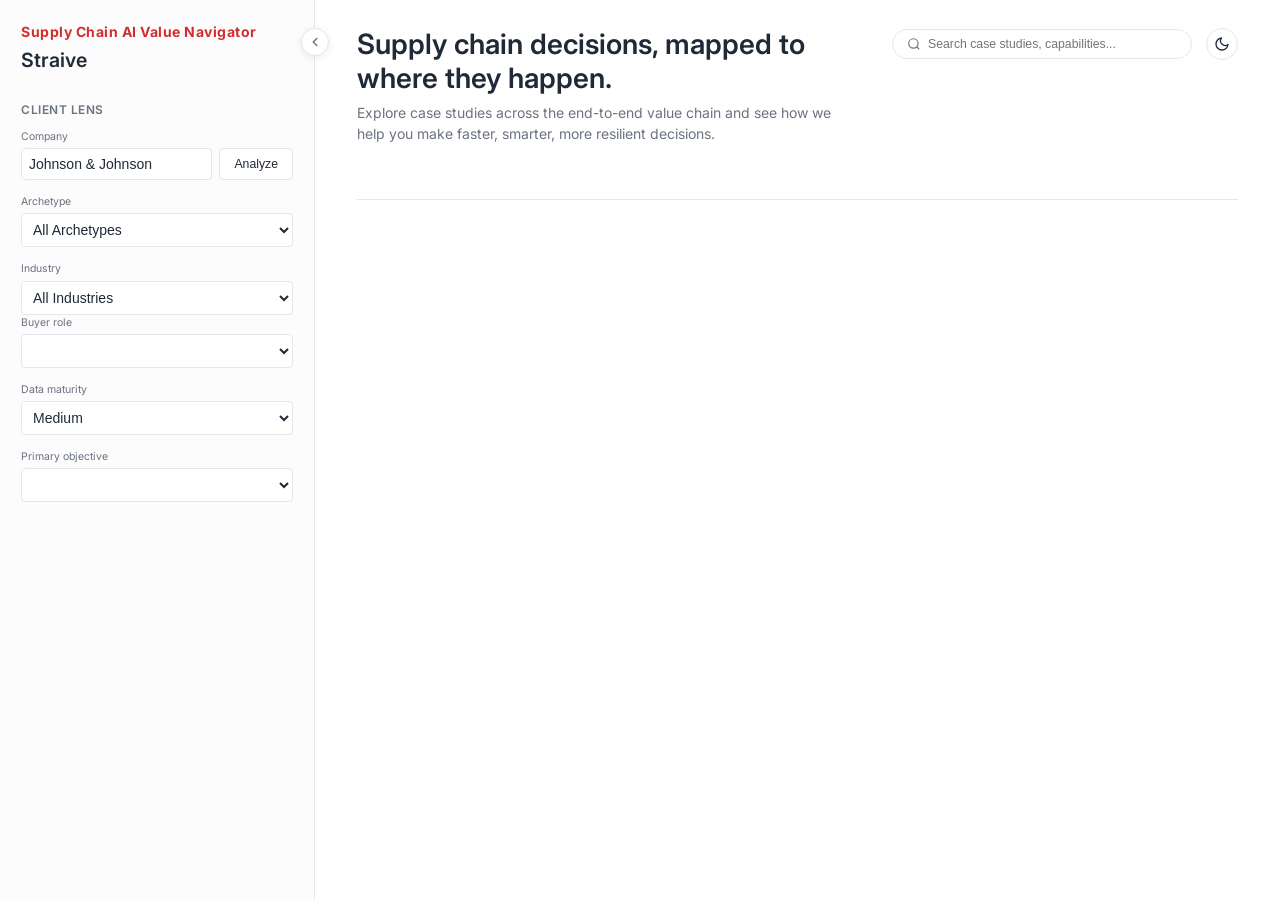
==== commit a06e685e: "feat(ui): new landing page" ====
--- a/static/index.html
+++ b/static/index.html
@@ -3,570 +3,660 @@
     <head>
         <meta charset="utf-8" />
         <meta name="viewport" content="width=device-width,initial-scale=1" />
-        <title>Supply Chain AI Value Navigator</title>
-        <link rel="preconnect" href="https://fonts.googleapis.com" />
-        <link rel="preconnect" href="https://fonts.gstatic.com" crossorigin />
+        <title>Supply Chain Demo AI Value Navigator</title>
         <link
-            href="https://fonts.googleapis.com/css2?family=Plus+Jakarta+Sans:wght@400;500;600;700;800&family=Inter:wght@400;500;600;700&family=JetBrains+Mono:wght@400;500;600&display=swap"
+            href="https://fonts.googleapis.com/css2?family=Inter:wght@400;500;600;700&display=swap"
             rel="stylesheet"
         />
         <link rel="stylesheet" href="/static/styles.css" />
+        <!-- Bootstrap the theme before any paint so there's no flash -->
+        <script>
+            (function () {
+                try {
+                    const t = localStorage.getItem("theme.v1");
+                    document.documentElement.setAttribute(
+                        "data-theme",
+                        t === "dark" ? "dark" : "light",
+                    );
+                } catch (_) {
+                    document.documentElement.setAttribute(
+                        "data-theme",
+                        "light",
+                    );
+                }
+            })();
+        </script>
     </head>
-
     <body>
-        <header class="topbar">
-            <div class="brand">
-                <div class="logo-mark" aria-hidden="true">
-                    <svg viewBox="0 0 32 32" fill="none">
-                        <path
-                            d="M4 22 L10 12 L16 18 L22 8 L28 16"
-                            stroke="var(--accent)"
-                            stroke-width="3"
-                            stroke-linecap="round"
-                            stroke-linejoin="round"
-                        />
-                        <circle cx="10" cy="12" r="3" fill="var(--accent)" />
-                        <circle cx="22" cy="8" r="3" fill="var(--text)" />
-                    </svg>
-                </div>
-                <div class="brand-text">
-                    <h1 class="brand-title">Supply Chain AI Value Navigator</h1>
-                    <div class="brand-subtitle">Pre-Sales Cockpit · Straive & Gramener</div>
-                </div>
-            </div>
-
-            <nav class="tabs" role="tablist">
-                <button
-                    class="tab active"
-                    data-tab="map"
-                    role="tab"
-                    aria-selected="true"
-                    data-icon="map"
-                    data-icon-size="14"
+        <div class="app-container" id="app-container">
+            <!-- Sidebar -->
+            <aside class="sidebar" id="sidebar">
+                <script>
+                    (function () {
+                        try {
+                            const collapsed =
+                                localStorage.getItem("sidebarCollapsed.v1") ===
+                                "true";
+                            if (collapsed) {
+                                document
+                                    .getElementById("app-container")
+                                    .classList.add("sidebar-collapsed");
+                            }
+                            const w = localStorage.getItem("sidebarWidth.v1");
+                            if (w) {
+                                const parsed = parseInt(w, 10);
+                                if (parsed > 200 && parsed < 600) {
+                                    document.getElementById(
+                                        "sidebar",
+                                    ).style.width = parsed + "px";
+                                    document.documentElement.style.setProperty(
+                                        "--sidebar-width",
+                                        parsed + "px",
+                                    );
+                                }
+                            }
+                        } catch (_) {}
+                    })();
+                </script>
+                <div class="sidebar-brand">
+                    <div class="brand-logo">
+                        Supply Chain AI Value Navigator
+                    </div>
+                    <h1 class="brand-title">Straive</h1>
+                </div>
+
+                <div class="sidebar-section" id="client-lens-section">
+                    <div class="section-label">CLIENT LENS</div>
+                    <div class="field">
+                        <label>Company</label>
+                        <div style="display: flex; gap: 0.5rem">
+                            <input
+                                type="text"
+                                id="company-name-input"
+                                value="Johnson & Johnson"
+                                placeholder="e.g. Swire Coca-Cola"
+                                style="
+                                    flex: 1;
+                                    padding: 0.5rem;
+                                    border: 1px solid var(--border);
+                                    border-radius: 4px;
+                                    font-size: 1rem;
+                                "
+                            />
+                            <button
+                                class="btn btn-outline"
+                                id="analyze-company-btn"
+                            >
+                                Analyze
+                            </button>
+                        </div>
+                    </div>
+                    <div class="field">
+                        <label>Archetype</label>
+                        <select
+                            id="archetype-select"
+                            style="
+                                width: 100%;
+                                padding: 0.5rem;
+                                border: 1px solid var(--border);
+                                border-radius: 4px;
+                                font-size: 1rem;
+                            "
+                        >
+                            <option value="All">All Archetypes</option>
+                        </select>
+                    </div>
+                    <div class="field" style="margin-bottom: 0">
+                        <label>Industry</label>
+                        <select
+                            id="industry-select"
+                            style="
+                                width: 100%;
+                                padding: 0.5rem;
+                                border: 1px solid var(--border);
+                                border-radius: 4px;
+                                font-size: 1rem;
+                            "
+                        >
+                            <option value="All">All Industries</option>
+                        </select>
+                    </div>
+                    <div class="field">
+                        <label>Buyer role</label>
+                        <select
+                            id="buyer-select"
+                            style="
+                                width: 100%;
+                                padding: 0.5rem;
+                                border: 1px solid var(--border);
+                                border-radius: 4px;
+                                font-size: 1rem;
+                            "
+                        ></select>
+                        <div
+                            id="buyer-helper"
+                            style="
+                                font-size: 0.85rem;
+                                margin-top: 0.25rem;
+                                color: #6b7280;
+                            "
+                        ></div>
+                    </div>
+                    <div class="field">
+                        <label>Data maturity</label>
+                        <select
+                            id="maturity-select"
+                            style="
+                                width: 100%;
+                                padding: 0.5rem;
+                                border: 1px solid var(--border);
+                                border-radius: 4px;
+                                font-size: 1rem;
+                            "
+                        >
+                            <option>Low</option>
+                            <option>Developing</option>
+                            <option selected>Medium</option>
+                            <option>High</option>
+                        </select>
+                    </div>
+                    <div class="field" style="margin-bottom: 0">
+                        <label>Primary objective</label>
+                        <select
+                            id="objective-select"
+                            style="
+                                width: 100%;
+                                padding: 0.5rem;
+                                border: 1px solid var(--border);
+                                border-radius: 4px;
+                                font-size: 1rem;
+                            "
+                        ></select>
+                    </div>
+                </div>
+
+                <div class="sidebar-section" style="display: none">
+                    <div class="section-label">Priority</div>
+                    <div class="chips">
+                        <span class="chip active">Transport cost &times;</span>
+                        <span class="chip">Data trust &times;</span>
+                        <span class="chip">Warehouse productivity &times;</span>
+                    </div>
+                </div>
+
+                <div class="sidebar-section" style="display: none">
+                    <div class="section-label">View mode</div>
+                    <div class="toggle-group">
+                        <button class="active">Executive</button>
+                        <button>Operator</button>
+                        <button>Analyst</button>
+                    </div>
+                </div>
+
+                <div
+                    class="sidebar-section walkthrough-section"
+                    style="display: none"
                 >
-                    <span class="tab-num">01</span>
-                    <span class="tab-label">Value Chain Map</span>
-                </button>
-                <button
-                    class="tab"
-                    data-tab="calc"
-                    role="tab"
-                    aria-selected="false"
-                    data-icon="sigma"
-                    data-icon-size="14"
-                >
-                    <span class="tab-num">02</span>
-                    <span class="tab-label">Opportunity Calculator</span>
-                </button>
-            </nav>
-
-            <div class="topbar-meta">
-                <button
-                    id="theme-toggle"
-                    class="theme-toggle"
-                    type="button"
-                    title="Switch theme"
-                    aria-label="Switch theme"
-                ></button>
-                <div id="status-pill" class="status-pill status-loading">
-                    <span class="status-dot"></span>
-                    <span id="status-text">Initialising…</span>
-                </div>
-            </div>
-        </header>
-
-        <div id="banner-host"></div>
-
-        <!-- ====================== TAB 1: VALUE CHAIN MAP ====================== -->
-        <main id="tab-map" class="tab-panel active">
-            <div class="resizable-container rc-right">
-                <aside class="sidebar">
-                    <div class="sidebar-section">
-                        <h3 class="sidebar-heading" data-icon="sliders">Configure Client</h3>
-                        <label class="field">
-                            <span class="field-label" data-icon="building">Organisation</span>
-                            <div class="input-wrapper">
-                                <input
-                                    id="company-input"
-                                    type="text"
-                                    placeholder="e.g. Swire Coca-Cola"
-                                    autocomplete="off"
-                                />
-                            </div>
-                        </label>
-                        <div class="action-row">
-                            <button id="analyze-btn" class="btn btn-primary">
+                    <div class="section-label">
+                        MY WALKTHROUGH <span class="badge">3</span>
+                    </div>
+                    <ul class="walkthrough-list">
+                        <li>
+                            <div class="icon-placeholder text-red">
                                 <svg
-                                    width="14"
-                                    height="14"
                                     viewBox="0 0 24 24"
                                     fill="none"
                                     stroke="currentColor"
-                                    stroke-width="2.5"
-                                    stroke-linecap="round"
-                                    stroke-linejoin="round"
+                                    stroke-width="2"
                                 >
-                                    <path d="M21 21l-4.35-4.35" />
-                                    <circle cx="11" cy="11" r="7" />
+                                    <rect
+                                        x="3"
+                                        y="3"
+                                        width="18"
+                                        height="18"
+                                        rx="2"
+                                        ry="2"
+                                    ></rect>
+                                    <line x1="3" y1="9" x2="21" y2="9"></line>
+                                    <line x1="9" y1="21" x2="9" y2="9"></line>
                                 </svg>
-                                Analyze Company
-                            </button>
-                            <button
-                                id="reset-btn-map"
-                                class="btn btn-ghost btn-icon"
-                                data-icon="refresh"
-                                title="Reset all scenario fields"
-                                aria-label="Reset all scenario fields"
-                            ></button>
+                            </div>
+                            <span>Unified Shipment Gap Dashboard</span>
+                            <div class="dots">&#8942;</div>
+                        </li>
+                        <li>
+                            <div class="icon-placeholder text-red">
+                                <svg
+                                    viewBox="0 0 24 24"
+                                    fill="none"
+                                    stroke="currentColor"
+                                    stroke-width="2"
+                                >
+                                    <path
+                                        d="M12 2v20M17 5H9.5a3.5 3.5 0 0 0 0 7h5a3.5 3.5 0 0 1 0 7H6"
+                                    ></path>
+                                </svg>
+                            </div>
+                            <span>Shipping Cost Simulator</span>
+                            <div class="dots">&#8942;</div>
+                        </li>
+                        <li>
+                            <div class="icon-placeholder text-red">
+                                <svg
+                                    viewBox="0 0 24 24"
+                                    fill="none"
+                                    stroke="currentColor"
+                                    stroke-width="2"
+                                >
+                                    <polygon
+                                        points="12 2 19 21 12 17 5 21 12 2"
+                                    ></polygon>
+                                </svg>
+                            </div>
+                            <span>LTL Load Planning</span>
+                            <div class="dots">&#8942;</div>
+                        </li>
+                    </ul>
+                    <button class="btn btn-outline" style="display: none">
+                        View walkthrough &gt;
+                    </button>
+                    <button class="btn btn-ghost" style="display: none">
+                        <svg
+                            viewBox="0 0 24 24"
+                            width="14"
+                            height="14"
+                            fill="none"
+                            stroke="currentColor"
+                            stroke-width="2"
+                        >
+                            <path
+                                d="M21 15v4a2 2 0 0 1-2 2H5a2 2 0 0 1-2-2v-4M7 10l5 5 5-5M12 15V3"
+                            ></path>
+                        </svg>
+                        Export agenda
+                    </button>
+                </div>
+                <div class="sidebar-resizer" id="sidebar-resizer"></div>
+            </aside>
+
+            <!-- Sidebar Toggle Button -->
+            <div class="sidebar-toggle-wrapper" id="sidebar-toggle-wrapper">
+                <button
+                    id="sidebar-toggle"
+                    class="sidebar-toggle"
+                    aria-label="Toggle Sidebar"
+                >
+                    <svg
+                        viewBox="0 0 24 24"
+                        fill="none"
+                        stroke="currentColor"
+                        stroke-width="2.5"
+                        stroke-linecap="round"
+                        stroke-linejoin="round"
+                    >
+                        <polyline points="15 18 9 12 15 6"></polyline>
+                    </svg>
+                </button>
+                <div class="sidebar-tooltip">
+                    <span class="tooltip-text">Collapse Sidebar</span>
+                    <span class="tooltip-shortcut"
+                        ><kbd>Ctrl</kbd>+<kbd>B</kbd></span
+                    >
+                </div>
+            </div>
+
+            <!-- Main Content -->
+            <main class="main-content">
+                <header class="main-header">
+                    <div class="header-text">
+                        <h2>
+                            Supply chain decisions, mapped to<br />where they
+                            happen.
+                        </h2>
+                        <p>
+                            Explore case studies across the end-to-end value
+                            chain and see how we<br />help you make faster,
+                            smarter, more resilient decisions.
+                        </p>
+                    </div>
+                    <div class="header-actions">
+                        <div
+                            class="search-bar-wrapper"
+                            style="position: relative; width: 300px"
+                        >
+                            <div class="search-bar" style="width: 100%">
+                                <svg
+                                    viewBox="0 0 24 24"
+                                    fill="none"
+                                    stroke="currentColor"
+                                    stroke-width="2"
+                                    width="14"
+                                    height="14"
+                                >
+                                    <circle cx="11" cy="11" r="8"></circle>
+                                    <line
+                                        x1="21"
+                                        y1="21"
+                                        x2="16.65"
+                                        y2="16.65"
+                                    ></line>
+                                </svg>
+                                <input
+                                    type="text"
+                                    placeholder="Search case studies, capabilities..."
+                                    id="demo-search-input"
+                                    style="flex: 1"
+                                />
+                                <svg
+                                    id="clear-search-btn"
+                                    style="
+                                        display: none;
+                                        cursor: pointer;
+                                        color: var(--text-muted);
+                                        flex-shrink: 0;
+                                    "
+                                    viewBox="0 0 24 24"
+                                    fill="none"
+                                    stroke="currentColor"
+                                    stroke-width="2"
+                                    width="14"
+                                    height="14"
+                                >
+                                    <line x1="18" y1="6" x2="6" y2="18"></line>
+                                    <line x1="6" y1="6" x2="18" y2="18"></line>
+                                </svg>
+                            </div>
+                            <div
+                                id="search-results-dropdown"
+                                class="search-results-dropdown"
+                                style="
+                                    display: none;
+                                    position: absolute;
+                                    top: 100%;
+                                    left: 0;
+                                    right: 0;
+                                    background: white;
+                                    border: 1px solid var(--border);
+                                    border-radius: 8px;
+                                    max-height: 400px;
+                                    overflow-y: auto;
+                                    z-index: 100;
+                                    box-shadow: 0 4px 12px rgba(0, 0, 0, 0.1);
+                                    margin-top: 0.5rem;
+                                "
+                            ></div>
                         </div>
-                        <div id="analyze-helper" class="field-helper">
-                            LLM inference automatically infers archetype, region, steps & drivers.
-                        </div>
-                    </div>
-
-                    <div class="sidebar-section">
-                        <h3 class="sidebar-heading" data-icon="tool">Parameters</h3>
-                        <label class="field">
-                            <span class="field-label" data-icon="layers">Archetype</span>
-                            <select id="archetype-select"></select>
-                            <span id="archetype-helper" class="helper-grey"></span>
-                        </label>
-
-                        <label class="field">
-                            <span class="field-label" data-icon="user">Buyer Role</span>
-                            <select id="buyer-select"></select>
-                            <span id="buyer-helper" class="helper-grey"></span>
-                        </label>
-
-                        <label class="field">
-                            <span class="field-label" data-icon="globe">Region</span>
-                            <input id="region-input" type="text" value="Global" />
-                        </label>
-
-                        <label class="field">
-                            <span class="field-label" data-icon="barChart">Data Maturity</span>
-                            <select id="maturity-select">
-                                <option>Low</option>
-                                <option>Developing</option>
-                                <option selected>Medium</option>
-                                <option>High</option>
-                            </select>
-                        </label>
-
-                        <label class="field">
-                            <span class="field-label" data-icon="crosshair">Primary Objective</span>
-                            <select id="objective-select">
-                                <option>Cost to serve reduction</option>
-                                <option>Service level improvement</option>
-                                <option>Working capital reduction</option>
-                                <option>Yield improvement</option>
-                                <option>Revenue growth</option>
-                                <option>Compliance / leakage reduction</option>
-                                <option>Data modernization</option>
-                                <option>Sustainability / carbon reduction</option>
-                            </select>
-                        </label>
-                    </div>
-
-                    <div class="sidebar-section">
-                        <h3 class="sidebar-heading" data-icon="eye">Filters</h3>
-                        <div class="toggle-row">
-                            <label class="toggle">
-                                <input id="toggle-relevant" type="checkbox" checked />
-                                <span class="toggle-track"></span>
-                                <span class="toggle-label" data-icon="eye">Show relevant only</span>
-                            </label>
-                        </div>
-                        <div class="toggle-row">
-                            <label class="toggle">
-                                <input id="toggle-quickwins" type="checkbox" />
-                                <span class="toggle-track"></span>
-                                <span class="toggle-label" data-icon="zap">Quick wins only</span>
-                            </label>
-                        </div>
-                    </div>
-
-                    <div class="sidebar-section">
-                        <div class="card inference-card" id="inference-card">
-                            <div class="inference-head">
-                                <span class="inference-title" data-icon="cpu">Inference Summary</span>
-                                <span id="inference-mode" class="chip chip-grey">Manual</span>
-                            </div>
-                            <div id="inference-body" class="inference-body">
-                                <div class="muted-line">
-                                    Enter a company name and click Analyze Company.
-                                </div>
+                        <button
+                            id="theme-toggle"
+                            class="theme-toggle"
+                            type="button"
+                            title="Switch theme"
+                            aria-label="Switch theme"
+                        ></button>
+                    </div>
+                </header>
+
+                <div class="timeline-container" id="timeline-container">
+                    <div
+                        id="timeline-steps"
+                        style="
+                            display: flex;
+                            justify-content: space-between;
+                            width: 100%;
+                            position: relative;
+                            z-index: 2;
+                        "
+                    ></div>
+                    <div class="timeline-bottom-line"></div>
+                </div>
+
+                <div
+                    class="stage-detail-panel"
+                    id="stage-detail-panel"
+                    style="display: none"
+                >
+                    <div class="stage-header">
+                        <div class="stage-title-wrap">
+                            <svg
+                                viewBox="0 0 24 24"
+                                fill="none"
+                                stroke="var(--red)"
+                                stroke-width="2"
+                                width="24"
+                                height="24"
+                            >
+                                <rect x="1" y="3" width="15" height="13"></rect>
+                                <polygon
+                                    points="16 8 20 8 23 11 23 16 16 16 16 8"
+                                ></polygon>
+                                <circle cx="5.5" cy="18.5" r="2.5"></circle>
+                                <circle cx="18.5" cy="18.5" r="2.5"></circle>
+                            </svg>
+                            <div class="stage-title" id="stage-title">
+                                Deliver &amp; Transport
                             </div>
                         </div>
-                    </div>
-                </aside>
-            </div>
-
-            <section class="map-main">
-                <div class="map-header">
-                    <!-- Left: Challenge Categories Legend Box -->
-                    <div class="challenge-legend-box">
-                        <div class="legend-box-title">CHALLENGE CATEGORIES</div>
-                        <ul class="legend-box-list" id="challenge-legend">
-                        </ul>
-                    </div>
-
-                    <!-- Center: Main Titles -->
-                    <div class="map-header-center">
-                        <h2 class="map-main-title">Supply Chain AI Value Navigator</h2>
-                        <p class="map-main-subtitle">• A visual operating map of where data and AI create value •</p>
-                    </div>
-
-                    <!-- Right: Exploration Guide -->
-                    <div class="explore-guide-box">
-                        <svg viewBox="0 0 24 24" fill="none" stroke="currentColor" stroke-width="2.5" stroke-linecap="round" stroke-linejoin="round" class="guide-hand-icon" style="width: 14px; height: 14px;">
-                            <path d="M10 11V6a2 2 0 0 1 4 0v5"/>
-                            <path d="M14 10.5a2.5 2.5 0 0 1 5 0V12a7 7 0 0 1-14 0v-1.5a2.5 2.5 0 0 1 5 0"/>
-                        </svg>
-                        <span>Click any node to explore</span>
-                    </div>
-                </div>
-
-                <div class="map-canvas-container">
-                    <!-- The dynamic map canvas containing columns for stages -->
-                    <div class="map-canvas" id="map-canvas">
-                        <!-- stages render here -->
-                    </div>
-                </div>
-
-                <div class="opportunity-strip-host">
-                    <div class="opportunity-strip-left">
-                        <div class="opportunity-strip-left-title">TOP OPPORTUNITY LEVERS</div>
-                        <div class="opportunity-strip-left-desc">High impact initiative templates measurable value with AI.</div>
-                    </div>
-                    <div class="opportunity-strip-content">
-                        <div class="strip-header">
-                            <h3 class="strip-title" data-icon="star" data-icon-size="16">
-                                Recommended Levers &amp; Initiatives
-                            </h3>
-                            <div id="strip-meta" class="strip-meta"></div>
-                        </div>
-                        <div class="opportunity-strip" id="opportunity-strip"></div>
-                    </div>
-                </div>
-            </section>
-
-            <div class="resizable-container rc-left">
-                <aside class="detail-pane" id="detail-pane">
-                    <div class="detail-placeholder">
-                        <div class="placeholder-icon">
+                        <div
+                            class="close-stage text-red"
+                            id="close-stage-btn"
+                            style="cursor: pointer"
+                        >
+                            Close stage
                             <svg
                                 viewBox="0 0 24 24"
                                 fill="none"
                                 stroke="currentColor"
-                                stroke-width="1.5"
-                                stroke-linecap="round"
-                                stroke-linejoin="round"
-                                width="32"
-                                height="32"
+                                stroke-width="2"
+                                width="14"
+                                height="14"
                             >
-                                <circle cx="12" cy="12" r="9" />
-                                <path d="M9.1 9a3 3 0 015.8 1c0 2-3 3-3 3" />
-                                <path d="M12 17h.01" />
+                                <polyline points="18 15 12 9 6 15"></polyline>
                             </svg>
                         </div>
-                        <div class="placeholder-title">Select a value-chain step</div>
-                        <div class="placeholder-sub">
-                            The detail panel displays client questions, AI/Data levers, and proof studies matched from the playbook.
-                        </div>
-                    </div>
-                </aside>
-            </div>
-        </main>
-
-        <!-- ====================== TAB 2: CALCULATOR ====================== -->
-        <main id="tab-calc" class="tab-panel">
-            <div class="resizable-container rc-right">
-                <aside class="sidebar">
-                    <div class="sidebar-section">
-                        <h3 class="sidebar-heading" data-icon="sliders">Client Profile</h3>
-                        <label class="field">
-                            <span class="field-label" data-icon="building">Organisation</span>
-                            <input id="calc-company" type="text" placeholder="Swire Coca-Cola" />
-                        </label>
-                        <button
-                            id="reset-btn-calc"
-                            class="btn btn-ghost btn-block"
-                            data-icon="refresh"
-                            title="Reset all scenario fields"
-                        >
-                            Reset Scenario
+                    </div>
+                    <p class="stage-desc" id="stage-desc">
+                        Optimize transportation planning, execution and
+                        visibility across all modes and partners.
+                    </p>
+
+                    <div class="stage-tabs" id="stage-tabs"></div>
+
+                    <div
+                        style="
+                            position: relative;
+                            display: flex;
+                            align-items: center;
+                            margin-top: 1rem;
+                        "
+                    >
+                        <button id="scroll-left-btn" class="scroll-arrow-btn">
+                            <svg
+                                viewBox="0 0 24 24"
+                                width="20"
+                                height="20"
+                                fill="none"
+                                stroke="currentColor"
+                                stroke-width="2"
+                            >
+                                <polyline points="15 18 9 12 15 6"></polyline>
+                            </svg>
                         </button>
-                        <label class="field" style="margin-top: 14px">
-                            <span class="field-label" data-icon="layers">Archetype</span>
-                            <select id="calc-archetype"></select>
-                        </label>
-                        <label class="field">
-                            <span class="field-label" data-icon="user">Buyer Role</span>
-                            <select id="calc-buyer"></select>
-                        </label>
-                        <label class="field">
-                            <span class="field-label" data-icon="globe">Region</span>
-                            <input id="calc-region" type="text" value="Global" />
-                        </label>
-                        <label class="field">
-                            <span class="field-label" data-icon="truck">Distribution Model</span>
-                            <select id="calc-distribution">
-                                <option>Owned</option>
-                                <option>Outsourced</option>
-                                <option selected>Hybrid</option>
-                                <option>Not applicable</option>
-                            </select>
-                        </label>
-                    </div>
-
-                    <div class="sidebar-section">
-                        <h3 class="sidebar-heading" data-icon="dollar">Financial Base</h3>
-                        <label class="field">
-                            <span class="field-label" data-icon="dollar">Annual Revenue (USD)</span>
-                            <div class="input-prefix">
-                                <span class="prefix">$</span>
-                                <input
-                                    id="calc-revenue"
-                                    type="number"
-                                    min="0"
-                                    step="100000000"
-                                    value="3000000000"
-                                />
-                                <span class="suffix" id="revenue-display">3.0B</span>
-                            </div>
-                        </label>
-                        <label class="field">
-                            <span class="field-label" data-icon="tool">Sites / Plants</span>
-                            <input id="calc-sites" type="number" min="0" value="14" />
-                        </label>
-                        <label class="field">
-                            <span class="field-label" data-icon="warehouse">Warehouses / Depots</span>
-                            <input id="calc-warehouses" type="number" min="0" value="32" />
-                        </label>
-                        <label class="field">
-                            <span class="field-label" data-icon="package">Annual Shipments</span>
-                            <input id="calc-shipments" type="number" min="0" value="48000000" />
-                        </label>
-                    </div>
-
-                    <div class="sidebar-section">
-                        <h3 class="sidebar-heading" data-icon="barChart">Confidence</h3>
-                        <label class="field">
-                            <span class="field-label" data-icon="barChart">Data Maturity</span>
-                            <select id="calc-maturity">
-                                <option>Low</option>
-                                <option>Developing</option>
-                                <option selected>Medium</option>
-                                <option>High</option>
-                            </select>
-                        </label>
-                        <label class="field">
-                            <span class="field-label" data-icon="crosshair">Primary Objective</span>
-                            <select id="calc-objective"></select>
-                        </label>
-                        <label class="field">
-                            <span class="field-label" data-icon="shield">Inference Confidence</span>
-                            <div class="slider-row">
-                                <input
-                                    id="calc-confidence"
-                                    type="range"
-                                    min="0"
-                                    max="100"
-                                    value="75"
-                                />
-                                <span id="calc-confidence-display">75%</span>
-                            </div>
-                        </label>
-                    </div>
-
-                    <div class="sidebar-section export-section">
-                        <div class="export-head" data-icon="download">Export Scenario</div>
-                        <div class="export-row">
-                            <button id="export-csv" class="btn btn-ghost" data-icon="fileText">CSV</button>
-                            <button id="export-json" class="btn btn-ghost" data-icon="braces">JSON</button>
-                            <button id="export-md" class="btn btn-ghost" data-icon="fileCode">Markdown</button>
-                        </div>
-                    </div>
-                </aside>
-            </div>
-
-            <section class="calc-main">
-                <div class="map-header">
-                    <div>
-                        <div class="section-eyebrow" data-icon="sigma">Value Case</div>
-                        <h2 class="section-title">Opportunity Sizing Calculator</h2>
-                        <p class="section-sub">
-                            Explore dynamic financial uplifts. Adjust parameters to configure low-high estimates.
-                        </p>
-                    </div>
-                    <div class="calc-note">
-                        Estimates are model-driven and should be vetted prior to commercial commitment.
-                    </div>
-                </div>
-
-                <div class="kpi-grid" id="kpi-grid"></div>
-
-                <div class="calc-block">
-                    <div class="block-header">
-                        <h3 data-icon="trendUp" data-icon-size="16">Revenue & Value Drivers</h3>
-                        <span class="block-sub">
-                            Click and edit fields directly to adjust revenue exposure and expected uplift.
-                        </span>
-                    </div>
-                    <div class="table-wrap">
-                        <table class="editable-table" id="revenue-table">
-                            <thead>
-                                <tr>
-                                    <th>Driver</th>
-                                    <th class="right">Exposure (% of Revenue)</th>
-                                    <th class="right">AI Leverage Low</th>
-                                    <th class="right">AI Leverage High</th>
-                                    <th class="right">Notional Uplift</th>
-                                </tr>
-                            </thead>
-                            <tbody></tbody>
-                        </table>
-                    </div>
-                </div>
-
-                <div class="calc-block">
-                    <div class="block-header">
-                        <h3 data-icon="pieChart" data-icon-size="16">Cost Pools & Addressable Base</h3>
-                        <span class="block-sub">
-                            Vary percentage allocations and optimization impact per pool.
-                        </span>
-                    </div>
-                    <div class="table-wrap">
-                        <table class="editable-table" id="cost-table">
-                            <thead>
-                                <tr>
-                                    <th>Cost Pool</th>
-                                    <th class="right">Pool % Rev (Low–High)</th>
-                                    <th class="right">AI-Addressable (Low–High)</th>
-                                    <th class="right">Improvement (Low–High)</th>
-                                    <th class="right">Addressable Base ($)</th>
-                                </tr>
-                            </thead>
-                            <tbody></tbody>
-                        </table>
-                    </div>
-                </div>
-
-                <div class="calc-block">
-                    <div class="block-header">
-                        <h3 data-icon="award" data-icon-size="16">Initiatives Valuation</h3>
-                        <span class="block-sub">
-                            Enable, disable, or adjust variables of specific initiatives to build the portfolio.
-                        </span>
-                    </div>
-                    <div class="table-wrap">
-                        <table class="editable-table initiative-table" id="initiative-table">
-                            <thead>
-                                <tr>
-                                    <th></th>
-                                    <th>Initiative</th>
-                                    <th>Value-chain Step</th>
-                                    <th>Cost / Revenue Pool</th>
-                                    <th>Mechanism</th>
-                                    <th class="right">Low %rev</th>
-                                    <th class="right">High %rev</th>
-                                    <th class="right">Low Value</th>
-                                    <th class="right">High Value</th>
-                                    <th>Effort</th>
-                                    <th>Time to Pilot</th>
-                                    <th>Proof</th>
-                                    <th>Demo</th>
-                                </tr>
-                            </thead>
-                            <tbody></tbody>
-                        </table>
-                    </div>
-                </div>
-
-                <div class="calc-block">
-                    <div class="block-header">
-                        <h3 data-icon="map" data-icon-size="16">Execution Roadmap</h3>
-                        <span class="block-sub">Recommended phased implementation flow based on time-to-value.</span>
-                    </div>
-                    <div class="roadmap-grid" id="roadmap-grid"></div>
-                </div>
-
-                <div class="calc-block formula-block">
-                    <div class="block-header">
-                        <h3 data-icon="sigma" data-icon-size="16">Quantification Methodology</h3>
-                        <span class="block-sub">Transparent mathematical formula explaining calculated returns.</span>
-                    </div>
-                    <div class="formula-row">
-                        <div class="formula-card">
-                            <div class="formula-eyebrow" data-icon="cpu">Initiative Formula</div>
-                            <div class="formula-eq">
-                                Annual Value = <span class="tk">Addressable Base</span> ×
-                                <span class="tk">Improvement</span> × <span class="tk">Adoption</span> ×
-                                <span class="tk">Confidence</span>
-                            </div>
-                            <ul class="formula-defs">
-                                <li>
-                                    <b>Addressable base</b>: Segment of the cost or revenue pool targeted.
-                                </li>
-                                <li>
-                                    <b>Improvement</b>: Projected optimization rate based on benchmarks.
-                                </li>
-                                <li>
-                                    <b>Adoption</b>: Rollout rate planned for the phase.
-                                </li>
-                                <li>
-                                    <b>Confidence</b>: Adjustment factor derived from evidence and data maturity.
-                                </li>
-                            </ul>
-                        </div>
-                        <div class="formula-card">
-                            <div class="formula-eyebrow" data-icon="sliders">Calculated Modifiers</div>
-                            <label class="field">
-                                <span class="field-label" data-icon="trendUp">Adoption Range (Low - High)</span>
-                                <div class="slider-row">
-                                    <input id="adopt-low" type="number" step="0.05" min="0" max="1" value="0.7" />
-                                    <span class="thin">-</span>
-                                    <input id="adopt-high" type="number" step="0.05" min="0" max="1" value="1.0" />
-                                </div>
-                            </label>
-                            <label class="field">
-                                <span class="field-label" data-icon="sliders">Overlap Discount (Low - High %)</span>
-                                <div class="slider-row">
-                                    <input id="overlap-low" type="number" step="1" min="0" max="60" value="15" />
-                                    <span class="thin">-</span>
-                                    <input id="overlap-high" type="number" step="1" min="0" max="60" value="30" />
-                                </div>
-                            </label>
-                            <div class="formula-result" id="formula-result"></div>
-                        </div>
-                    </div>
-                </div>
-            </section>
-        </main>
-
-        <footer class="site-footer">
-            <span class="footer-copy">
-                All estimations are model-based projections. Always validate underlying parameters with the client prior to sharing.
-            </span>
-            <span id="footer-source">
-                Source:
-                <code>
-                    <a href="supply_chain_demo_mapping.xlsx" style="text-decoration: none" target="_blank">
-                        supply_chain_demo_mapping.xlsx
-                    </a>
-                </code>
-            </span>
-            <!-- Disclaimer for AI elements, models, and date as instructed -->
-            <span class="footer-disclaimer">
-                Visual representations, layouts, and pre-sales components are AI-enhanced using Gemini 3.5 Flash on 2026-05-27.
-            </span>
-        </footer>
-
-        <div id="toast-host" aria-live="polite"></div>
-
-        <div id="step-tooltip" class="step-tooltip" role="tooltip" aria-hidden="true"></div>
-
-        <script src="/static/app.js" type="module"></script>
+                        <div class="demo-cards" id="demo-cards"></div>
+                        <button id="scroll-right-btn" class="scroll-arrow-btn">
+                            <svg
+                                viewBox="0 0 24 24"
+                                width="20"
+                                height="20"
+                                fill="none"
+                                stroke="currentColor"
+                                stroke-width="2"
+                            >
+                                <polyline points="9 18 15 12 9 6"></polyline>
+                            </svg>
+                        </button>
+                    </div>
+                </div>
+            </main>
+
+            <!-- Right Detail Panel -->
+            <aside class="right-panel" id="right-panel" style="display: none">
+                <div class="panel-header">
+                    <h2 id="panel-title">Shipping Cost Simulator</h2>
+                    <div
+                        class="close-panel"
+                        id="close-panel-btn"
+                        style="cursor: pointer"
+                    >
+                        <svg
+                            viewBox="0 0 24 24"
+                            fill="none"
+                            stroke="currentColor"
+                            stroke-width="2"
+                            width="20"
+                            height="20"
+                        >
+                            <line x1="18" y1="6" x2="6" y2="18"></line>
+                            <line x1="6" y1="6" x2="18" y2="18"></line>
+                        </svg>
+                    </div>
+                </div>
+
+                <div class="panel-tags" id="panel-tags">
+                    <span class="tag tag-border"
+                        ><svg
+                            viewBox="0 0 24 24"
+                            fill="none"
+                            stroke="#f59e0b"
+                            stroke-width="2"
+                            width="12"
+                            height="12"
+                        >
+                            <polygon
+                                points="12 2 15.09 8.26 22 9.27 17 14.14 18.18 21.02 12 17.77 5.82 21.02 7 14.14 2 9.27 8.91 8.26 12 2"
+                            ></polygon>
+                        </svg>
+                        Featured</span
+                    >
+                    <span class="tag tag-border"
+                        ><span class="dot high"></span> High relevance</span
+                    >
+                </div>
+
+                <div class="panel-section">
+                    <div class="section-heading text-red">
+                        <svg
+                            viewBox="0 0 24 24"
+                            fill="none"
+                            stroke="currentColor"
+                            stroke-width="2"
+                            width="16"
+                            height="16"
+                        >
+                            <path
+                                d="M17 21v-2a4 4 0 0 0-4-4H5a4 4 0 0 0-4 4v2"
+                            ></path>
+                            <circle cx="9" cy="7" r="4"></circle>
+                            <path d="M23 21v-2a4 4 0 0 0-3-3.87"></path>
+                            <path d="M16 3.13a4 4 0 0 1 0 7.75"></path>
+                        </svg>
+                        Problem it solves
+                    </div>
+                    <p id="panel-pain-point"></p>
+                </div>
+
+                <div class="panel-section">
+                    <div class="section-heading text-red">
+                        <svg
+                            viewBox="0 0 24 24"
+                            fill="none"
+                            stroke="currentColor"
+                            stroke-width="2"
+                            width="16"
+                            height="16"
+                        >
+                            <rect
+                                x="3"
+                                y="3"
+                                width="18"
+                                height="18"
+                                rx="2"
+                                ry="2"
+                            ></rect>
+                            <line x1="3" y1="9" x2="21" y2="9"></line>
+                            <line x1="9" y1="21" x2="9" y2="9"></line>
+                        </svg>
+                        What it shows
+                    </div>
+                    <p id="panel-desc"></p>
+                </div>
+
+                <div class="panel-section">
+                    <div class="section-heading text-red">
+                        <svg
+                            viewBox="0 0 24 24"
+                            fill="none"
+                            stroke="currentColor"
+                            stroke-width="2"
+                            width="16"
+                            height="16"
+                        >
+                            <path d="M22 11.08V12a10 10 0 1 1-5.93-9.14"></path>
+                            <polyline points="22 4 12 14.01 9 11.01"></polyline>
+                        </svg>
+                        Best fit
+                    </div>
+                    <div class="fit-tags" id="panel-fit-tags"></div>
+                </div>
+
+                <div class="panel-section">
+                    <div class="section-heading text-red">
+                        <svg
+                            viewBox="0 0 24 24"
+                            fill="none"
+                            stroke="currentColor"
+                            stroke-width="2"
+                            width="16"
+                            height="16"
+                        >
+                            <line x1="12" y1="1" x2="12" y2="23"></line>
+                            <path
+                                d="M17 5H9.5a3.5 3.5 0 0 0 0 7h5a3.5 3.5 0 0 1 0 7H6"
+                            ></path>
+                        </svg>
+                        Typical benefit
+                    </div>
+                    <p id="panel-benefit"></p>
+                </div>
+
+                <div class="panel-actions">
+                    <a
+                        id="panel-launch-btn"
+                        href="#"
+                        target="_blank"
+                        style="text-decoration: none"
+                        ><button
+                            class="btn btn-primary btn-full"
+                            style="cursor: pointer"
+                        >
+                            Launch demo
+                            <svg
+                                viewBox="0 0 24 24"
+                                fill="none"
+                                stroke="currentColor"
+                                stroke-width="2"
+                                width="14"
+                                height="14"
+                            >
+                                <path
+                                    d="M18 13v6a2 2 0 0 1-2 2H5a2 2 0 0 1-2-2V8a2 2 0 0 1 2-2h6"
+                                ></path>
+                                <polyline points="15 3 21 3 21 9"></polyline>
+                                <line x1="10" y1="14" x2="21" y2="3"></line>
+                            </svg></button
+                    ></a>
+                </div>
+            </aside>
+        </div>
+        <script src="/static/app.js"></script>
     </body>
 </html>
--- a/static/styles.css
+++ b/static/styles.css
@@ -1,2760 +1,1179 @@
-/* =====================================================================
-   Supply Chain AI Value Navigator — Premium Modern SaaS Theme
-   ===================================================================== */
-
 :root {
-    /* Color Palette (Harmonious Slate + Vibrant Warm Orange Accent) */
-    --bg: #f8fafc;
-    --surface: #ffffff;
-    --surface-2: #f1f5f9;
-    --surface-3: #e2e8f0;
-    --text: #0f172a;
-    --text-soft: #334155;
-    --text-mute: #64748b;
-    --border: #e2e8f0;
-    --border-strong: #cbd5e1;
-    --accent: #f26a2e; /* Gramener/Straive warm orange */
-    --accent-soft: rgba(242, 106, 46, 0.06);
-    --accent-soft-2: rgba(242, 106, 46, 0.12);
-    --accent-strong: #ea580c;
-
-    /* Support Colors */
+    --red: #d12e2e;
+    --red-hover: #b91c1c;
+    --red-light: #fef2f2;
+    --text-main: #1f2937;
+    --text-muted: #6b7280;
+    --border: #e5e7eb;
+    --bg-main: #ffffff;
+    --bg-sidebar: #fcfcfc;
+    --bg-panel: #ffffff;
     --green: #10b981;
-    --green-soft: rgba(16, 185, 129, 0.08);
-    --green-border: rgba(16, 185, 129, 0.2);
-    --blue: #3b82f6;
-    --blue-soft: rgba(59, 130, 246, 0.08);
-    --blue-border: rgba(59, 130, 246, 0.2);
-    --purple: #8b5cf6;
-    --purple-soft: rgba(139, 92, 246, 0.08);
-    --purple-border: rgba(139, 92, 246, 0.2);
-    --amber: #f59e0b;
-    --amber-soft: rgba(245, 158, 11, 0.08);
-    --amber-border: rgba(245, 158, 11, 0.2);
+    --yellow: #f59e0b;
+    --gray-bg: #f3f4f6;
+}
+
+[data-theme="dark"] {
     --red: #ef4444;
-    --red-soft: rgba(239, 68, 68, 0.08);
-    --red-border: rgba(239, 68, 68, 0.2);
-
-    /* Banner Colors */
-    --banner-error-fg: #991b1b;
-    --banner-warn-fg: #92400e;
-    --banner-info-fg: #1e40af;
-
-    /* Shadow & Radius System */
-    --shadow-sm: 0 1px 2px 0 rgba(0, 0, 0, 0.02), 0 1px 3px 0 rgba(0, 0, 0, 0.05);
-    --shadow-md: 0 4px 6px -1px rgba(0, 0, 0, 0.05), 0 2px 4px -2px rgba(0, 0, 0, 0.05);
-    --shadow-lg: 0 10px 15px -3px rgba(0, 0, 0, 0.05), 0 4px 6px -4px rgba(0, 0, 0, 0.05);
-    --shadow-glow: 0 0 15px 2px rgba(242, 106, 46, 0.15);
-
-    --radius-sm: 6px;
-    --radius: 12px;
-    --radius-lg: 16px;
-
-    /* Typography */
-    --font-heading: 'Plus Jakarta Sans', -apple-system, BlinkMacSystemFont, "Segoe UI", Roboto, sans-serif;
-    --font-sans: 'Inter', -apple-system, BlinkMacSystemFont, "Segoe UI", Roboto, sans-serif;
-    --font-mono: 'JetBrains Mono', monospace;
-
-    /* Interactive variables */
-    --sidebar-w: 320px;
-    --detail-w: 420px;
-    --tooltip-bg: rgba(255, 255, 255, 0.95);
-
-    color-scheme: light;
-    transition: background-color 0.2s, border-color 0.2s;
-}
-
-/* ===== Dark theme overrides ===== */
-:root[data-theme="dark"] {
-    --bg: #090d16;
-    --surface: #111726;
-    --surface-2: #1b2336;
-    --surface-3: #2d3950;
-    --text: #f8fafc;
-    --text-soft: #cbd5e1;
-    --text-mute: #94a3b8;
-    --border: #202b3f;
-    --border-strong: #334155;
-    --accent: #f97316;
-    --accent-soft: rgba(249, 115, 22, 0.12);
-    --accent-soft-2: rgba(249, 115, 22, 0.24);
-    --accent-strong: #fb923c;
-
+    --red-hover: #f87171;
+    --red-light: #2d1616;
+    --text-main: #f3f4f6;
+    --text-muted: #9ca3af;
+    --border: #374151;
+    --bg-main: #0f172a;
+    --bg-sidebar: #1e293b;
+    --bg-panel: #1e293b;
     --green: #34d399;
-    --green-soft: rgba(52, 211, 153, 0.12);
-    --green-border: rgba(52, 211, 153, 0.25);
-    --blue: #60a5fa;
-    --blue-soft: rgba(96, 165, 250, 0.12);
-    --blue-border: rgba(96, 165, 250, 0.25);
-    --purple: #a78bfa;
-    --purple-soft: rgba(167, 139, 250, 0.12);
-    --purple-border: rgba(167, 139, 250, 0.25);
-    --amber: #fbbf24;
-    --amber-soft: rgba(251, 191, 36, 0.12);
-    --amber-border: rgba(251, 191, 36, 0.25);
-    --red: #f87171;
-    --red-soft: rgba(248, 113, 113, 0.12);
-    --red-border: rgba(248, 113, 113, 0.25);
-
-    --banner-error-fg: #fca5a5;
-    --banner-warn-fg: #fcd34d;
-    --banner-info-fg: #93c5fd;
-
-    --shadow-sm: 0 1px 2px 0 rgba(0, 0, 0, 0.3);
-    --shadow-md: 0 4px 6px -1px rgba(0, 0, 0, 0.4), 0 2px 4px -2px rgba(0, 0, 0, 0.3);
-    --shadow-lg: 0 10px 15px -3px rgba(0, 0, 0, 0.5), 0 4px 6px -4px rgba(0, 0, 0, 0.4);
-    --shadow-glow: 0 0 20px 4px rgba(249, 115, 22, 0.18);
-    --tooltip-bg: rgba(27, 35, 54, 0.95);
-
-    color-scheme: dark;
-}
-
-/* ===== Base Layout ===== */
+    --yellow: #fbbf24;
+    --gray-bg: #334155;
+}
+
 * {
     box-sizing: border-box;
     margin: 0;
     padding: 0;
 }
 
-html, body {
-    height: 100%;
-    overflow: hidden;
-    background-color: var(--bg);
-    color: var(--text);
-    font-family: var(--font-sans);
+html {
     font-size: 14px;
+}
+
+body {
+    font-family:
+        "Inter",
+        -apple-system,
+        sans-serif;
+    color: var(--text-main);
+    background-color: var(--bg-main);
     line-height: 1.5;
-    -webkit-font-smoothing: antialiased;
-}
-
-h1, h2, h3, h4, h5, h6 {
-    font-family: var(--font-heading);
-    font-weight: 700;
-    color: var(--text);
-}
-
-/* ===== Icons ===== */
-.icon {
+    font-size: 14px;
+    overflow-x: hidden;
+}
+
+.text-red {
+    color: var(--red);
+}
+.bg-gray {
+    background-color: var(--gray-bg);
+}
+
+/* Buttons */
+.btn {
     display: inline-flex;
     align-items: center;
     justify-content: center;
-    flex-shrink: 0;
-    color: currentColor;
-}
-.icon svg {
-    display: block;
-    width: 1em;
-    height: 1em;
-}
-
-/* ===== Header Bar ===== */
-.topbar {
-    display: flex;
-    align-items: center;
-    justify-content: space-between;
-    height: 4.5rem;
-    padding: 0 2rem;
-    background: rgba(var(--surface-color, 255, 255, 255), 0.8);
-    backdrop-filter: blur(12px);
-    -webkit-backdrop-filter: blur(12px);
-    border-bottom: 1px solid var(--border);
-    position: relative;
-    z-index: 50;
-}
-[data-theme="dark"] .topbar {
-    background: rgba(17, 23, 38, 0.85);
-}
-
-.brand {
-    display: flex;
-    align-items: center;
-    gap: 12px;
-}
-
-.logo-mark {
+    gap: 0.5rem;
+    padding: 0.5rem 1rem;
+    border-radius: 4px;
+    font-size: 0.875rem;
+    font-weight: 500;
+    cursor: pointer;
+    border: none;
+    background: transparent;
+    transition: all 0.2s;
+}
+
+.btn-primary {
+    background-color: var(--red);
+    color: white;
+}
+.btn-primary:hover {
+    background-color: var(--red-hover);
+}
+
+.btn-outline {
+    border: 1px solid var(--border);
+    color: var(--text-main);
+    background: var(--bg-panel);
+}
+.btn-outline:hover {
+    background: var(--gray-bg);
+}
+
+.btn-ghost {
+    color: var(--text-muted);
+}
+.btn-ghost:hover {
+    color: var(--text-main);
+    background: var(--gray-bg);
+}
+
+.btn-text {
+    padding: 0;
+}
+.btn-text:hover {
+    text-decoration: underline;
+}
+
+.btn-full {
+    width: 100%;
+}
+
+.btn-icon {
+    display: flex;
+    align-items: center;
+    justify-content: center;
     width: 32px;
     height: 32px;
+    border-radius: 50%;
+    border: 1px solid var(--border);
+    background: var(--bg-panel);
+    cursor: pointer;
+}
+.btn-icon:hover {
+    background: var(--gray-bg);
+}
+
+/* Layout */
+.app-container {
+    display: flex;
+    height: 100vh;
+    overflow: hidden;
+    position: relative;
+}
+
+/* Sidebar */
+.sidebar {
+    width: var(--sidebar-width, 22.5rem);
+    background-color: var(--bg-sidebar);
+    border-right: 1px solid var(--border);
+    padding: 1.5rem;
+    display: flex;
+    flex-direction: column;
+    gap: 2rem;
+    flex-shrink: 0;
+    position: relative;
+    user-select: none;
+    overflow-y: auto;
+    overflow-x: hidden;
+    transition:
+        width 0.3s cubic-bezier(0.4, 0, 0.2, 1),
+        padding 0.3s cubic-bezier(0.4, 0, 0.2, 1),
+        border-color 0.3s cubic-bezier(0.4, 0, 0.2, 1),
+        opacity 0.3s cubic-bezier(0.4, 0, 0.2, 1);
+}
+
+.sidebar-resizer {
+    position: absolute;
+    top: 0;
+    right: 0;
+    bottom: 0;
+    width: 8px;
+    cursor: col-resize;
+    z-index: 10;
+    background-color: transparent;
+    transition: background-color 0.2s;
+}
+
+.sidebar-resizer:hover,
+.sidebar-resizer.is-resizing {
+    background-color: var(--red);
+    opacity: 0.5;
+}
+
+/* Sidebar Toggle Button & Tooltip */
+.sidebar-toggle-wrapper {
+    position: absolute;
+    top: 2rem;
+    left: calc(var(--sidebar-width, 22.5rem) - 14px);
+    z-index: 100;
+    transition: left 0.3s cubic-bezier(0.4, 0, 0.2, 1);
+}
+
+.sidebar-toggle {
+    width: 28px;
+    height: 28px;
+    border-radius: 50%;
+    background-color: var(--bg-panel);
+    border: 1px solid var(--border);
+    color: var(--text-muted);
     display: flex;
     align-items: center;
     justify-content: center;
-    background: var(--accent-soft-2);
-    border-radius: 8px;
-    padding: 4px;
-}
-
-.brand-title {
-    font-size: 16px;
-    font-weight: 800;
-    letter-spacing: -0.02em;
-    line-height: 1.2;
+    cursor: pointer;
+    box-shadow: 0 2px 8px rgba(0, 0, 0, 0.08);
+    transition:
+        background-color 0.2s,
+        color 0.2s,
+        border-color 0.2s,
+        box-shadow 0.2s;
+    outline: none;
+    padding: 0;
+}
+
+.sidebar-toggle:hover {
+    color: var(--red);
+    border-color: var(--red);
+    background-color: var(--bg-sidebar);
+    box-shadow: 0 4px 12px rgba(0, 0, 0, 0.12);
+}
+
+.sidebar-toggle svg {
+    transition: transform 0.3s cubic-bezier(0.4, 0, 0.2, 1);
+    width: 14px;
+    height: 14px;
+    stroke: currentColor;
+}
+
+.sidebar-tooltip {
+    position: absolute;
+    top: 50%;
+    left: 36px;
+    transform: translateY(-50%) scale(0.95);
+    background-color: var(--text-main);
+    color: var(--bg-main);
+    padding: 5px 9px;
+    border-radius: 6px;
+    font-size: 0.75rem;
+    font-weight: 500;
+    white-space: nowrap;
+    opacity: 0;
+    pointer-events: none;
+    transition:
+        opacity 0.15s ease,
+        transform 0.15s ease;
+    box-shadow: 0 4px 12px rgba(0, 0, 0, 0.15);
+    display: flex;
+    align-items: center;
+    gap: 8px;
+    z-index: 1000;
+}
+
+.sidebar-tooltip kbd {
+    background-color: var(--gray-bg);
+    color: var(--text-main);
+    border: 1px solid var(--border);
+    border-radius: 4px;
+    padding: 1px 5px;
+    font-size: 0.65rem;
+    font-family: inherit;
+    box-shadow: 0 1px 0 rgba(0, 0, 0, 0.15);
+}
+
+.sidebar-toggle-wrapper:hover .sidebar-tooltip {
+    opacity: 0.95;
+    transform: translateY(-50%) scale(1);
 }
 
 .brand-subtitle {
+    font-size: 11.5px;
+    color: var(--text-mute);
+    margin-top: 1px;
+}
+
+.tabs {
+    display: flex;
+    gap: 6px;
+    justify-content: center;
+}
+
+.tab {
+    background: transparent;
+    border: 1px solid transparent;
+    cursor: pointer;
+    padding: 8px 14px 8px 12px;
+    display: flex;
+    align-items: center;
+    gap: 10px;
+    border-radius: var(--radius);
+    color: var(--text-soft);
+    font-weight: 500;
+    transition:
+        background 0.12s,
+        color 0.12s,
+        border-color 0.12s;
+}
+
+.tab:hover {
+    background: var(--surface-2);
+    color: var(--text);
+}
+
+.tab.active {
+    background: var(--accent-soft);
+    border-color: var(--accent-soft-2);
+    color: var(--accent-strong);
+}
+
+.tab-num {
+    font-family: "JetBrains Mono", monospace;
     font-size: 11px;
     color: var(--text-mute);
-    font-weight: 500;
-    text-transform: uppercase;
-    letter-spacing: 0.05em;
-}
-
-/* Tabs Navigation */
-.tabs {
-    display: flex;
-    gap: 8px;
-    background: var(--surface-2);
-    padding: 4px;
-    border-radius: 10px;
-    border: 1px solid var(--border);
-}
-
-.tab {
-    display: inline-flex;
-    align-items: center;
-    gap: 8px;
-    padding: 8px 16px;
-    border: 0;
-    background: transparent;
-    color: var(--text-soft);
-    font-weight: 600;
+}
+
+.tab.active .tab-num {
+    color: var(--accent);
+}
+
+.tab-label {
     font-size: 13px;
-    cursor: pointer;
-    border-radius: 8px;
-    transition: all 0.15s ease;
-}
-
-.tab-num {
-    font-family: var(--font-mono);
-    font-size: 11px;
-    opacity: 0.6;
-}
-
-.tab:hover {
-    color: var(--text);
-    background: rgba(255, 255, 255, 0.5);
-}
-[data-theme="dark"] .tab:hover {
-    background: rgba(255, 255, 255, 0.05);
-}
-
-.tab.active {
+}
+
+.topbar-meta {
+    display: flex;
+    align-items: center;
+    gap: 12px;
+}
+
+/* Disable transitions during resize drag */
+.app-container.resizing .sidebar,
+.app-container.resizing .sidebar-toggle-wrapper {
+    transition: none !important;
+}
+
+/* Collapsed Sidebar State */
+.sidebar-collapsed .sidebar {
+    width: 0 !important;
+    padding-left: 0 !important;
+    padding-right: 0 !important;
+    border-right-color: transparent !important;
+    opacity: 0;
+    pointer-events: none;
+    overflow: hidden !important;
+}
+
+.sidebar-collapsed .sidebar-toggle-wrapper {
+    left: 14px;
+}
+
+.sidebar-collapsed .sidebar-toggle svg {
+    transform: rotate(180deg);
+}
+
+.brand-logo {
+    color: var(--red);
+    font-weight: 700;
+    font-size: 1rem;
+    letter-spacing: 0.5px;
+    margin-bottom: 0.5rem;
+}
+
+.topbar {
     background: var(--surface);
-    color: var(--accent-strong);
-    box-shadow: var(--shadow-sm);
-    border: 1px solid rgba(0, 0, 0, 0.02);
-}
-
-.topbar-meta {
-    display: flex;
-    align-items: center;
-    gap: 16px;
-}
-
-/* Theme Toggle Button */
-.theme-toggle {
+    border-bottom: 1px solid var(--border);
+    padding: 14px 28px;
+    display: grid;
+    grid-template-columns: auto 1fr auto;
+    gap: 24px;
+    align-items: center;
+    position: sticky;
+    top: 0;
+    z-index: 30;
+}
+
+.brand {
+    display: flex;
+    align-items: center;
+    gap: 12px;
+}
+
+.logo-mark {
     width: 36px;
     height: 36px;
-    border-radius: 50%;
-    border: 1px solid var(--border);
-    background: var(--surface);
-    cursor: pointer;
+    border-radius: 9px;
+    background: var(--accent-soft);
+    display: grid;
+    place-items: center;
+}
+
+.logo-mark svg {
+    width: 22px;
+    height: 22px;
+}
+
+.brand-title {
+    font-size: 1.4rem;
+    font-weight: 600;
+    line-height: 1.2;
+}
+
+.section-label {
+    font-size: 0.85rem;
+    font-weight: 600;
+    color: var(--text-muted);
+    text-transform: uppercase;
+    letter-spacing: 0.5px;
+    margin-bottom: 0.75rem;
+    display: flex;
+    align-items: center;
+    justify-content: space-between;
+}
+
+.field {
+    margin-bottom: 1rem;
+}
+.field label {
+    display: block;
+    font-size: 0.75rem;
+    color: var(--text-muted);
+    margin-bottom: 0.25rem;
+}
+.field select {
+    width: 100%;
+    padding: 0.5rem;
+    border: 1px solid var(--border);
+    border-radius: 4px;
+    font-size: 0.875rem;
+    outline: none;
+    background-color: var(--bg-panel);
+}
+
+.chips {
+    display: flex;
+    flex-wrap: wrap;
+    gap: 0.5rem;
+}
+.chip {
+    padding: 0.25rem 0.5rem;
+    border: 1px solid var(--border);
+    border-radius: 100px;
+    font-size: 0.85rem;
+    color: var(--text-muted);
+    display: inline-flex;
+    align-items: center;
+    gap: 0.25rem;
+    cursor: pointer;
+    background: var(--bg-panel);
+}
+.chip.active {
+    background-color: var(--red-light);
+    color: var(--red);
+    border-color: var(--red);
+}
+
+.toggle-group {
+    display: flex;
+    border: 1px solid var(--border);
+    border-radius: 4px;
+    overflow: hidden;
+}
+.toggle-group button {
+    flex: 1;
+    padding: 0.5rem;
+    border: none;
+    background: var(--bg-panel);
+    font-size: 0.85rem;
+    cursor: pointer;
+    color: var(--text-muted);
+    border-right: 1px solid var(--border);
+}
+.toggle-group button:last-child {
+    border-right: none;
+}
+.toggle-group button.active {
+    background: var(--gray-bg);
+    color: var(--text-main);
+    font-weight: 500;
+}
+
+.badge {
+    background: var(--red);
+    color: white;
+    border-radius: 10px;
+    padding: 0.1rem 0.4rem;
+    font-size: 0.75rem;
+}
+
+.walkthrough-section {
+    margin-top: auto;
+    border-top: 1px solid var(--border);
+    padding-top: 1.5rem;
+}
+.walkthrough-list {
+    list-style: none;
+    margin-bottom: 1rem;
+}
+.walkthrough-list li {
+    display: flex;
+    align-items: center;
+    gap: 0.5rem;
+    padding: 0.5rem 0;
+    font-size: 0.875rem;
+    border-bottom: 1px solid var(--border);
+}
+.walkthrough-list li:last-child {
+    border-bottom: none;
+}
+.icon-placeholder {
+    width: 24px;
+    height: 24px;
     display: flex;
     align-items: center;
     justify-content: center;
-    color: var(--text-soft);
-    transition: all 0.15s ease;
-}
-
-.theme-toggle:hover {
-    background: var(--surface-2);
-    color: var(--accent);
-    transform: rotate(15deg);
-}
-
-/* Status Pill */
-.status-pill {
-    display: inline-flex;
-    align-items: center;
-    gap: 8px;
-    padding: 6px 14px;
-    border-radius: 99px;
-    font-size: 12px;
+}
+.dots {
+    margin-left: auto;
+    color: var(--text-muted);
+    cursor: pointer;
+}
+
+/* Main Content */
+.main-content {
+    flex: 1;
+    display: flex;
+    flex-direction: column;
+    position: relative;
+    overflow-y: auto;
+}
+
+.main-header {
+    padding: 2rem 3rem;
+    display: flex;
+    justify-content: space-between;
+    align-items: flex-start;
+}
+
+.header-text h2 {
+    font-size: 2rem;
     font-weight: 600;
-    border: 1px solid var(--border);
-    background: var(--surface);
-    box-shadow: var(--shadow-sm);
-}
-
-.status-dot {
+    margin-bottom: 0.5rem;
+    line-height: 1.2;
+}
+.header-text p {
+    color: var(--text-muted);
+}
+
+.header-actions {
+    display: flex;
+    align-items: center;
+    gap: 1rem;
+}
+.search-bar {
+    display: flex;
+    align-items: center;
+    gap: 0.5rem;
+    padding: 0.5rem 1rem;
+    border: 1px solid var(--border);
+    border-radius: 100px;
+    width: 250px;
+    color: var(--text-muted);
+}
+.search-bar input {
+    border: none;
+    outline: none;
+    width: 100%;
+    font-size: 0.875rem;
+}
+
+/* Timeline */
+.timeline-container {
+    padding: 2rem 3rem 0;
+    position: relative;
+    margin-bottom: 2rem;
+}
+
+.timeline-bottom-line {
+    position: absolute;
+    bottom: 0;
+    left: 3rem;
+    right: 3rem;
+    height: 1px;
+    background-color: var(--border);
+}
+
+.timeline-step {
+    display: flex;
+    flex-direction: column;
+    align-items: center;
+    text-align: center;
+    flex: 1;
+    position: relative;
+    cursor: pointer;
+    padding-bottom: 25px;
+}
+
+.timeline-step::after {
+    content: "";
+    position: absolute;
+    top: 31px;
+    left: calc(50% + 32px);
+    width: calc(100% - 64px);
+    height: 2px;
+    background-color: var(--border);
+    z-index: 1;
+}
+
+.timeline-step:last-child::after {
+    display: none;
+}
+
+.timeline-step::before {
+    content: "";
+    position: absolute;
+    top: 28px;
+    left: 100%;
     width: 8px;
     height: 8px;
     border-radius: 50%;
-    background: var(--text-mute);
-}
-
-.status-loading .status-dot {
-    background: var(--amber);
-    animation: pulse 1.5s infinite;
-}
-
-.status-ok .status-dot {
-    background: var(--green);
-}
-
-.status-error .status-dot {
-    background: var(--red);
-}
-
-@keyframes pulse {
-    0% { opacity: 0.4; }
-    50% { opacity: 1; }
-    100% { opacity: 0.4; }
-}
-
-/* ===== Banner Host ===== */
-#banner-host {
+    background-color: var(--border);
+    z-index: 2;
+    transform: translateX(-50%);
+}
+
+.timeline-step:last-child::before {
+    display: none;
+}
+
+.timeline-step.pre-active::after,
+.timeline-step.active::after {
+    background-color: var(--red);
+    z-index: 2;
+}
+
+.timeline-step.pre-active::before,
+.timeline-step.active::before {
+    background-color: var(--red);
+}
+
+.step-icon-wrapper {
+    background: transparent;
+    padding: 0;
+    margin-bottom: 1rem;
     position: relative;
-    z-index: 45;
-}
-.banner {
-    display: flex;
-    align-items: center;
+    z-index: 2;
+}
+
+.step-icon {
+    width: 64px;
+    height: 64px;
+    border-radius: 50%;
+    border: 1px solid var(--border);
+    display: flex;
+    align-items: center;
+    justify-content: center;
+    background: var(--bg-panel);
+    color: var(--text-main);
+    transition: all 0.2s;
+    margin: 0 auto;
+}
+
+.step-icon.active {
+    border-color: var(--red);
+    color: var(--red);
+    background-color: var(--bg-panel);
+    border-width: 2px;
+}
+
+.step-icon svg {
+    width: 32px;
+    height: 32px;
+}
+
+.step-title {
+    font-size: 1rem;
+    font-weight: 700;
+    margin-bottom: 0.25rem;
+    color: var(--text-main);
+}
+
+.timeline-step.active .step-title {
+    color: var(--red);
+}
+
+.step-desc {
+    font-size: 0.8rem;
+    color: var(--text-muted);
+    margin-bottom: 0.75rem;
+    padding: 0 0.5rem;
+    min-height: 2.5rem;
+}
+
+.step-meta {
+    font-size: 0.75rem;
+    color: var(--text-muted);
+    margin-bottom: 1rem;
+}
+
+.step-relevance {
+    font-size: 0.75rem;
+    color: var(--text-muted);
+    display: inline-flex;
+    align-items: center;
+    gap: 0.35rem;
+    padding: 0;
+    background: transparent;
+    font-weight: 500;
+}
+
+.active-line {
+    display: none;
+    position: absolute;
+    bottom: 0;
+    left: 0;
+    right: 0;
+    height: 3px;
+    background-color: var(--red);
+    z-index: 3;
+}
+.active-line::after {
+    content: "";
+    position: absolute;
+    top: -4px;
+    left: 50%;
+    width: 11px;
+    height: 11px;
+    background-color: var(--red);
+    transform: translateX(-50%) rotate(45deg);
+}
+.timeline-step.active .active-line {
+    display: block;
+}
+
+.dot {
+    width: 6px;
+    height: 6px;
+    border-radius: 50%;
+    display: inline-block;
+}
+.dot.high {
+    background-color: var(--green);
+}
+.dot.med {
+    background-color: var(--yellow);
+}
+
+/* Stage Detail Panel (Bottom Area) */
+.stage-detail-panel {
+    background-color: var(--bg-sidebar);
+    border-top: 1px solid var(--border);
+    padding: 2rem 3rem;
+    flex: 1;
+}
+
+.stage-header {
+    display: flex;
     justify-content: space-between;
-    padding: 10px 2rem;
-    font-size: 13px;
+    align-items: center;
+    margin-bottom: 0.5rem;
+}
+.stage-title-wrap {
+    display: flex;
+    align-items: center;
+    gap: 0.5rem;
+}
+.stage-title {
+    font-size: 1.5rem;
+    font-weight: 600;
+}
+.close-stage {
+    font-size: 0.875rem;
     font-weight: 500;
+    display: flex;
+    align-items: center;
+    gap: 0.25rem;
+    cursor: pointer;
+}
+
+.stage-desc {
+    color: var(--text-muted);
+    font-size: 0.875rem;
+    margin-bottom: 2rem;
+}
+
+.stage-tabs {
+    display: flex;
+    gap: 2rem;
     border-bottom: 1px solid var(--border);
-    animation: slideDown 0.25s ease-out;
-}
-
-.banner-info {
-    background: var(--blue-soft);
-    color: var(--banner-info-fg);
-    border-color: var(--blue-border);
-}
-
-.banner-warn {
-    background: var(--amber-soft);
-    color: var(--banner-warn-fg);
-    border-color: var(--amber-border);
-}
-
-.banner-error {
-    background: var(--red-soft);
-    color: var(--banner-error-fg);
-    border-color: var(--red-border);
-}
-
-.banner-x {
-    background: transparent;
-    border: 0;
-    font-size: 18px;
-    cursor: pointer;
-    font-weight: 700;
-    color: currentColor;
-    opacity: 0.7;
-}
-.banner-x:hover {
-    opacity: 1;
-}
-
-@keyframes slideDown {
-    from { transform: translateY(-100%); }
-    to { transform: translateY(0); }
-}
-
-/* ===== Tab Panels ===== */
-.tab-panel {
+    margin-bottom: 2rem;
+}
+.stage-tab {
+    padding-bottom: 0.75rem;
+    font-size: 0.875rem;
+    font-weight: 500;
+    color: var(--text-muted);
+    cursor: pointer;
+    position: relative;
+}
+.stage-tab.active {
+    color: var(--text-main);
+}
+.stage-tab.active::after {
+    content: "";
+    position: absolute;
+    bottom: -1px;
+    left: 0;
+    right: 0;
+    height: 2px;
+    background-color: var(--red);
+}
+
+.demo-cards {
+    display: flex;
+    gap: 1.5rem;
+    margin-bottom: 2rem;
+    overflow-x: auto;
+    padding-bottom: 1rem;
+    scroll-behavior: smooth;
+}
+
+.scroll-arrow-btn {
+    background: var(--bg-panel);
+    border: 1px solid var(--border);
+    border-radius: 50%;
+    width: 36px;
+    height: 36px;
+    display: flex;
+    align-items: center;
+    justify-content: center;
+    cursor: pointer;
+    box-shadow: 0 2px 8px rgba(0, 0, 0, 0.1);
+    color: var(--text-main);
+    transition:
+        background 0.2s,
+        color 0.2s;
+}
+
+.scroll-arrow-btn:hover {
+    background: var(--gray-bg);
+    color: var(--red);
+}
+
+.demo-card {
+    min-width: 300px;
+    max-width: 300px;
+    border: 1px solid var(--border);
+    border-radius: 8px;
+    background: var(--bg-panel);
+    overflow: hidden;
+    cursor: pointer;
+    transition: box-shadow 0.2s;
+    display: flex;
+    flex-direction: column;
+}
+.demo-card:hover {
+    box-shadow: 0 4px 12px rgba(0, 0, 0, 0.05);
+}
+
+.card-image {
+    height: 140px;
+    position: relative;
+}
+.bookmark {
     display: none;
-    height: calc(100vh - 7.5rem);
-    position: relative;
-}
-
-.tab-panel.active {
-    display: flex;
-}
-
-/* ===== Resizable Containers & Panes ===== */
-.resizable-container {
-    display: flex;
-    height: 100%;
-    position: relative;
-    flex-shrink: 0;
-    z-index: 10;
-}
-
-.rc-right {
-    flex-direction: row-reverse;
-}
-
-.rc-left {
-    flex-direction: row;
-}
-
-/* Resizer Drag bar */
-.pane-resizer {
-    position: absolute;
+}
+
+.card-content {
+    padding: 1.25rem;
+    display: flex;
+    flex-direction: column;
+    flex: 1;
+}
+.card-content h3 {
+    font-size: 1rem;
+    font-weight: 600;
+    margin-bottom: 0.5rem;
+}
+.card-content p {
+    font-size: 0.875rem;
+    color: var(--text-muted);
+    margin-bottom: 1rem;
+    display: -webkit-box;
+    -webkit-line-clamp: 2;
+    -webkit-box-orient: vertical;
+    overflow: hidden;
+}
+
+.card-tags {
+    display: flex;
+    gap: 0.5rem;
+    margin-bottom: 1.5rem;
+    flex-wrap: wrap;
+}
+.card-tags span {
+    font-size: 0.7rem;
+    padding: 0.125rem 0.5rem;
+    background: var(--gray-bg);
+    border-radius: 4px;
+    color: var(--text-muted);
+}
+
+.card-footer {
+    margin-top: auto;
+    border-top: 1px solid var(--border);
+    padding-top: 1rem;
+    display: flex;
+    justify-content: space-between;
+    align-items: center;
+}
+.benefit-label {
+    font-size: 0.65rem;
+    color: var(--text-muted);
+    text-transform: uppercase;
+    margin-bottom: 0.25rem;
+}
+.benefit-val {
+    font-size: 0.875rem;
+    font-weight: 600;
+}
+.launch-link {
+    font-size: 0.75rem;
+    font-weight: 500;
+}
+
+.arrow-btn {
+    display: flex;
+    align-items: center;
+    justify-content: center;
+    min-width: 48px;
+    border: 1px solid var(--border);
+    border-radius: 8px;
+    background: var(--bg-panel);
+    cursor: pointer;
+    color: var(--text-muted);
+}
+.arrow-btn:hover {
+    background: var(--gray-bg);
+}
+
+.view-all {
+    display: flex;
+    align-items: center;
+    gap: 0.25rem;
+    font-size: 0.875rem;
+    font-weight: 500;
+    cursor: pointer;
+}
+
+/* Right Detail Panel */
+.right-panel {
+    width: 360px;
+    background-color: var(--bg-panel);
+    border-left: 1px solid var(--border);
+    padding: 2rem 1.5rem;
+    position: fixed;
+    right: 0;
     top: 0;
     bottom: 0;
-    width: 4px;
-    cursor: col-resize;
-    z-index: 20;
-    background: transparent;
-    transition: background-color 0.15s;
-}
-
-.pane-resizer-left {
-    left: -2px;
-}
-
-.pane-resizer-right {
-    right: -2px;
-}
-
-.pane-resizer:hover,
-.pane-resizer.dragging {
-    background-color: var(--accent);
-    opacity: 0.8;
-}
-
-/* Collapsible Pane Headers */
-.pane-header {
-    display: flex;
-    align-items: center;
+    z-index: 10;
+    box-shadow: -4px 0 15px rgba(0, 0, 0, 0.05);
+    overflow-y: auto;
+}
+
+.panel-header {
+    display: flex;
     justify-content: space-between;
-    height: 48px;
+    align-items: flex-start;
+    margin-bottom: 1rem;
+}
+.panel-header h2 {
+    font-size: 1.25rem;
+    font-weight: 600;
+    line-height: 1.2;
+}
+.close-panel {
+    color: var(--text-muted);
+    cursor: pointer;
+}
+
+.panel-tags {
+    display: flex;
+    gap: 0.5rem;
+    margin-bottom: 2rem;
+}
+.tag {
+    font-size: 0.75rem;
+    padding: 0.25rem 0.5rem;
+    border-radius: 100px;
+    display: flex;
+    align-items: center;
+    gap: 0.25rem;
+}
+.tag-border {
+    border: 1px solid var(--border);
+}
+
+.panel-section {
+    margin-bottom: 1.5rem;
+}
+.section-heading {
+    font-size: 0.8rem;
+    font-weight: 600;
+    margin-bottom: 0.5rem;
+    display: flex;
+    align-items: center;
+    gap: 0.5rem;
+}
+.panel-section p {
+    font-size: 0.875rem;
+    color: var(--text-muted);
+}
+
+.fit-tags {
+    display: flex;
+    flex-wrap: wrap;
+    gap: 0.5rem;
+}
+.fit-tags span {
+    font-size: 0.75rem;
+    padding: 0.25rem 0.5rem;
+    background: var(--gray-bg);
+    border-radius: 4px;
+    color: var(--text-muted);
+}
+
+.panel-actions {
+    margin-top: 3rem;
+    display: flex;
+    flex-direction: column;
+    gap: 1rem;
+    align-items: center;
+}
+
+/* LLM Highlight Styles Removed for static icons */
+
+/* Search Dropdown Styles */
+.search-result-item {
+    display: flex;
+    align-items: center;
+    gap: 1rem;
+    padding: 0.75rem 1rem;
     border-bottom: 1px solid var(--border);
-    margin: -24px -24px 16px -24px;
-    padding: 12px 24px 8px 24px;
-    position: sticky;
-    top: -24px;
-    z-index: 15;
-    background: var(--surface);
-}
-
-.pane-toggle {
-    background: var(--surface-2);
-    border: 1px solid var(--border);
-    width: 24px;
-    height: 24px;
-    border-radius: 6px;
-    cursor: pointer;
+    cursor: pointer;
+    text-decoration: none;
+    color: inherit;
+}
+.search-result-item:last-child {
+    border-bottom: none;
+}
+.search-result-item:hover {
+    background: var(--gray-bg);
+}
+.search-result-image {
+    width: 60px;
+    height: 40px;
+    background: var(--gray-bg);
+    border-radius: 4px;
+    flex-shrink: 0;
     display: flex;
     align-items: center;
     justify-content: center;
-    color: var(--text-soft);
-    transition: all 0.15s ease;
-}
-
-.pane-toggle:hover {
-    background: var(--accent-soft);
-    color: var(--accent);
-    border-color: var(--accent-soft-2);
-}
-
-.pane-collapsed {
-    width: 40px !important;
-    padding: 12px 6px !important;
-    overflow: hidden !important;
-    /* background: var(--surface-2) !important; */
-    border-color: var(--border) !important;
-}
-
-.pane-collapsed > *:not(.pane-header):not(.pane-resizer) {
-    display: none !important;
-}
-
-.pane-collapsed .pane-header {
+    color: var(--text-muted);
+}
+.search-result-content {
+    flex: 1;
+    overflow: hidden;
+}
+.search-result-title {
+    font-size: 0.875rem;
+    font-weight: 600;
+    white-space: nowrap;
+    overflow: hidden;
+    text-overflow: ellipsis;
+    margin-bottom: 0.25rem;
+}
+.search-result-desc {
+    font-size: 0.75rem;
+    color: var(--text-muted);
+    white-space: nowrap;
+    overflow: hidden;
+    text-overflow: ellipsis;
+}
+
+/* Theme Toggle & Global Input Adjustments */
+.theme-toggle {
+    display: inline-flex;
+    align-items: center;
     justify-content: center;
-    border-bottom: 0;
-    margin: 0;
-    padding: 0;
-    height: 100%;
-    position: static;
-}
-
-.pane-collapsed .pane-resizer {
-    pointer-events: none;
-    opacity: 0;
-}
-
-.hidden {
-    display: none;
-}
-
-/* ===== Sidebar Styling ===== */
-.sidebar {
-    width: var(--sidebar-w);
-    height: 100%;
-    background: var(--surface);
-    border-right: 1px solid var(--border);
-    padding: 24px;
-    overflow-y: auto;
-    display: flex;
-    flex-direction: column;
-    gap: 24px;
-    box-shadow: var(--shadow-sm);
-    transition: width 0.3s cubic-bezier(0.4, 0, 0.2, 1), padding 0.3s cubic-bezier(0.4, 0, 0.2, 1);
-    overflow-x: hidden;
-}
-
-.rc-right .sidebar {
-    border-right: 0;
-    border-left: 1px solid var(--border);
-}
-
-.sidebar-heading {
-    font-size: 11px;
-    font-weight: 800;
-    text-transform: uppercase;
-    letter-spacing: 0.08em;
-    color: var(--text-mute);
-    margin-bottom: 14px;
-    display: flex;
-    align-items: center;
-    gap: 6px;
-}
-
-.sidebar-section {
-    padding-bottom: 18px;
-    border-bottom: 1px dashed var(--border);
-}
-.sidebar-section:last-of-type {
-    border-bottom: 0;
-    padding-bottom: 0;
-}
-
-/* Field Controls */
-.field {
-    display: flex;
-    flex-direction: column;
-    gap: 6px;
-    margin-bottom: 14px;
-}
-.field:last-child {
-    margin-bottom: 0;
-}
-
-.field-label {
-    font-size: 12px;
-    font-weight: 700;
-    color: var(--text-soft);
-    display: flex;
-    align-items: center;
-    gap: 6px;
-}
-.field-label .icon {
-    color: var(--text-mute);
-}
-
-input[type="text"],
-input[type="number"],
-select {
-    width: 100%;
-    padding: 10px 12px;
-    border-radius: 8px;
-    border: 1px solid var(--border);
-    background-color: var(--bg);
-    color: var(--text);
-    font-family: var(--font-sans);
-    font-size: 13.5px;
-    font-weight: 500;
-    outline: none;
-    transition: all 0.15s ease;
-}
-
-input[type="text"]:focus,
-input[type="number"]:focus,
-select:focus {
-    border-color: var(--accent);
-    background-color: var(--surface);
-    box-shadow: 0 0 0 3px var(--accent-soft-2);
-}
-
-.field-helper {
-    font-size: 11.5px;
-    color: var(--text-mute);
-    margin-top: 6px;
-    line-height: 1.4;
-}
-
-.helper-grey {
-    font-size: 11.5px;
-    color: var(--text-mute);
-    margin-top: 2px;
-    display: block;
-}
-
-/* Custom Buttons */
-.btn {
-    display: inline-flex;
-    align-items: center;
-    justify-content: center;
-    gap: 8px;
-    padding: 10px 16px;
-    border-radius: 8px;
-    font-weight: 600;
-    font-size: 13px;
-    cursor: pointer;
-    transition: all 0.15s ease;
-    border: 1px solid transparent;
-}
-.btn:active {
-    transform: scale(0.98);
-}
-
-.btn-primary {
-    background: var(--accent);
-    color: #ffffff;
-}
-.btn-primary:hover {
-    background: var(--accent-strong);
-    box-shadow: 0 4px 10px rgba(242, 106, 46, 0.2);
-}
-
-.btn-ghost {
-    background: var(--surface-2);
-    border-color: var(--border);
-    color: var(--text-soft);
-}
-.btn-ghost:hover {
-    background: var(--surface-3);
-    color: var(--text);
-}
-
-.btn-block {
-    width: 100%;
-}
-
-.btn-icon {
-    width: 38px;
-    height: 38px;
+    width: 32px;
+    height: 32px;
+    border-radius: 50%;
+    border: 1px solid var(--border);
+    background-color: var(--bg-panel);
+    color: var(--text-main);
+    cursor: pointer;
+    transition: all 0.2s ease;
     padding: 0;
     flex-shrink: 0;
-    border-radius: 8px;
-}
-
-.action-row {
-    display: flex;
-    gap: 8px;
-}
-.action-row .btn-primary {
-    flex: 1;
-}
-
-/* Custom Switch Toggle */
-.toggle {
-    display: inline-flex;
-    align-items: center;
-    gap: 10px;
-    cursor: pointer;
-    user-select: none;
-}
-
-.toggle input {
-    display: none;
-}
-
-.toggle-track {
-    width: 34px;
-    height: 20px;
-    border-radius: 99px;
-    background: var(--surface-3);
-    position: relative;
-    transition: background-color 0.2s ease;
-}
-
-.toggle-track::after {
-    content: "";
-    position: absolute;
-    top: 2px;
-    left: 2px;
+}
+.theme-toggle:hover {
+    background-color: var(--gray-bg);
+    border-color: var(--text-muted);
+}
+.theme-toggle svg {
     width: 16px;
     height: 16px;
-    border-radius: 50%;
-    background: white;
-    box-shadow: var(--shadow-sm);
-    transition: transform 0.2s ease;
-}
-
-.toggle input:checked + .toggle-track {
-    background: var(--accent);
-}
-
-.toggle input:checked + .toggle-track::after {
-    transform: translateX(14px);
-}
-
-.toggle-label {
-    font-size: 13px;
-    font-weight: 600;
-    color: var(--text-soft);
-    display: flex;
-    align-items: center;
-    gap: 6px;
-}
-
-/* Inference Card styling */
-.inference-card {
-    border: 1px solid var(--border);
-    background: var(--bg);
-    border-radius: 10px;
-    padding: 12px;
-}
-
-.inference-head {
-    display: flex;
-    align-items: center;
-    justify-content: space-between;
-    margin-bottom: 10px;
-}
-
-.inference-title {
-    font-size: 12px;
-    font-weight: 700;
-    color: var(--text-soft);
-    display: flex;
-    align-items: center;
-    gap: 6px;
-}
-
-.chip {
-    gap: 0.2rem;
-    display: flex;
-    padding: 2px 8px;
-    border-radius: 6px;
-    font-size: 10.5px;
-    font-weight: 700;
-    text-transform: uppercase;
-    letter-spacing: 0.03em;
-}
-.chip-grey {
-    background: var(--surface-3);
-    color: var(--text-mute);
-}
-.chip-accent {
-    background: var(--accent-soft-2);
-    color: var(--accent-strong);
-}
-
-.inference-body {
-    font-size: 12.5px;
-    line-height: 1.5;
-}
-
-.infer-row {
-    margin-bottom: 6px;
-    display: flex;
-    justify-content: space-between;
-    gap: 8px;
-}
-
-.infer-key {
-    color: var(--text-mute);
-    font-weight: 600;
-    display: inline-flex;
-    align-items: center;
-    gap: 4px;
-}
-
-.infer-val {
-    color: var(--text);
-    font-weight: 700;
-    text-align: right;
-}
-
-.inference-list {
-    list-style: none;
-    margin-top: 6px;
-    padding-left: 8px;
-}
-
-.inference-list li {
-    position: relative;
-    padding-left: 12px;
-    font-size: 11.5px;
-    color: var(--text-soft);
-    margin-bottom: 4px;
-}
-
-.inference-list li::before {
-    content: "•";
-    position: absolute;
-    left: 0;
-    color: var(--accent);
-}
-
-/* ===== Value Chain Map View (Tab 1 Main) ===== */
-.map-main {
-    flex: 1;
-    height: 100%;
-    padding: 2rem;
-    overflow-y: auto;
-    display: flex;
-    flex-direction: column;
-    gap: 24px;
-    min-width: 0;
-}
-
-.map-header {
-    display: flex;
-    justify-content: space-between;
-    align-items: flex-start;
-    gap: 24px;
-    flex-shrink: 0;
-}
-
-.section-eyebrow {
-    font-family: var(--font-mono);
-    font-size: 11px;
-    font-weight: 700;
-    text-transform: uppercase;
-    letter-spacing: 0.1em;
-    color: var(--accent-strong);
-    display: flex;
-    align-items: center;
-    gap: 6px;
-}
-
-.section-title {
-    font-size: 24px;
-    font-weight: 800;
-    letter-spacing: -0.02em;
-    margin-top: 4px;
-}
-
-.section-sub {
-    font-size: 13.5px;
-    color: var(--text-soft);
-    margin-top: 4px;
-}
-
-/* Legend items */
-.legend {
-    display: flex;
-    gap: 20px;
-    align-items: center;
-    flex-wrap: wrap;
-}
-
-.legend-group {
-    display: inline-flex;
-    align-items: center;
-    gap: 12px;
-    font-size: 12px;
-    font-weight: 600;
-    color: var(--text-mute);
-}
-
-.legend-dot {
-    width: 8px;
-    height: 8px;
-    border-radius: 50%;
-}
-.dot-high { background: var(--accent); }
-.dot-med { background: var(--amber); }
-.dot-low { background: var(--border-strong); }
-
-.legend-item {
-    display: inline-flex;
-    align-items: center;
-    gap: 6px;
-}
-
-/* ===== Flow Map Pipeline Canvas ===== */
-/* ===== Flow Map Pipeline Canvas ===== */
-.map-canvas-container {
-    width: 100%;
-    border-radius: var(--radius-lg);
-    border: 1px solid var(--border);
-    box-shadow: var(--shadow-sm);
-    background: var(--surface);
-    padding: 20px;
-    position: relative;
-    flex-shrink: 0;
-}
-
-.map-canvas {
-    display: grid;
-    grid-template-columns: repeat(7, 1fr);
-    grid-template-rows: 175px 175px auto;
-    gap: 40px 16px;
-    padding: 30px 10px;
-    background-color: var(--surface);
-    background-image: radial-gradient(circle at center, rgba(59, 130, 246, 0.04) 0%, var(--surface) 100%),
-                      linear-gradient(var(--border) 1px, transparent 1px),
-                      linear-gradient(90deg, var(--border) 1px, transparent 1px);
-    background-size: 100% 100%, 40px 40px, 40px 40px;
-    position: relative;
-    border-radius: var(--radius-lg);
-    overflow: visible;
-    z-index: 1;
-}
-
-:root[data-theme="light"] .map-canvas {
-    background-color: #f8fafc;
-    background-image: radial-gradient(circle at center, rgba(239, 246, 255, 0.6) 0%, rgba(248, 250, 252, 0.95) 100%),
-                      linear-gradient(rgba(226, 232, 240, 0.4) 1px, transparent 1px),
-                      linear-gradient(90deg, rgba(226, 232, 240, 0.4) 1px, transparent 1px);
-}
-
-/* Individual node grid placements matching reference image S-curve */
-.node-1 { grid-column: 1; grid-row: 1; }
-.node-2 { grid-column: 2; grid-row: 1; }
-.node-3 { grid-column: 3; grid-row: 1; }
-.node-4 { grid-column: 4; grid-row: 1; }
-.node-5 { grid-column: 5; grid-row: 1; }
-.node-6 { grid-column: 6; grid-row: 1; }
-.node-7 { grid-column: 7; grid-row: 1; }
-
-.node-8 { grid-column: 1; grid-row: 2; }
-.node-9 { grid-column: 2; grid-row: 2; }
-.node-10 { grid-column: 3; grid-row: 2; }
-.node-11 { grid-column: 5; grid-row: 2; } /* empty col 4 gap */
-.node-12 { grid-column: 6; grid-row: 2; } /* empty col 7 gap */
-.node-13 { grid-column: 1 / 8; grid-row: 3; }
-
-/* Visual platform and floating card structures */
-.node-container {
-    position: relative;
-    display: flex;
-    flex-direction: column;
-    align-items: center;
-    justify-content: flex-end;
-    min-height: 175px;
-    z-index: 5;
-    cursor: pointer;
-    transition: all 0.3s cubic-bezier(0.4, 0, 0.2, 1);
-}
-
-.node-platform {
-    width: 120px;
-    height: 56px;
-    background: radial-gradient(ellipse at center, rgba(241, 245, 249, 0.95) 0%, rgba(203, 213, 225, 0.5) 100%);
-    border: 1.5px solid rgba(203, 213, 225, 0.8);
-    border-radius: 50%;
-    position: absolute;
-    top: 40px;
-    box-shadow: 0 10px 15px -3px rgba(148, 163, 184, 0.12), inset 0 2px 4px rgba(255, 255, 255, 0.8);
-    display: flex;
-    align-items: center;
-    justify-content: center;
-    transition: all 0.3s cubic-bezier(0.4, 0, 0.2, 1);
-}
-
-.node-illustration {
-    position: absolute;
-    bottom: 18px;
-    width: 96px;
-    height: 72px;
-    display: flex;
-    align-items: center;
-    justify-content: center;
-    transition: all 0.3s cubic-bezier(0.4, 0, 0.2, 1);
-}
-
-.node-illustration svg {
-    width: 100%;
-    height: 100%;
-    overflow: visible;
-}
-
-.node-card {
-    width: 100%;
-    background: var(--surface);
-    border: 1px solid var(--border);
-    border-radius: 8px;
-    padding: 10px 8px;
-    box-shadow: 0 1px 3px rgba(0,0,0,0.05);
-    display: flex;
-    flex-direction: column;
-    align-items: center;
-    gap: 4px;
-    z-index: 6;
-    transition: all 0.3s cubic-bezier(0.4, 0, 0.2, 1);
-}
-
-/* Card states */
-.node-container:hover .node-platform {
-    transform: translateY(-4px) scale(1.04);
-    border-color: var(--accent);
-    box-shadow: 0 12px 20px -3px rgba(242, 106, 46, 0.18);
-}
-
-.node-container:hover .node-card {
-    transform: translateY(-2px);
-    border-color: var(--accent);
-    box-shadow: var(--shadow-md);
-}
-
-/* Selected Card Glow */
-.node-container.selected .node-card {
-    border-color: var(--accent);
-    box-shadow: 0 0 18px 3px rgba(242, 106, 46, 0.22);
-    transform: translateY(-3px);
-}
-
-.node-container.selected .node-platform {
-    border-color: var(--accent);
-    background: radial-gradient(ellipse at center, rgba(255, 237, 213, 0.9) 0%, rgba(254, 215, 170, 0.4) 100%);
-    box-shadow: 0 0 20px 4px rgba(242, 106, 46, 0.26);
-    transform: translateY(-5px) scale(1.06);
-}
-
-/* Pulsing High Relevance Cards */
-@keyframes breathingPulse {
-    0% {
-        box-shadow: 0 0 0 0 rgba(242, 106, 46, 0.15), var(--shadow-sm);
-        border-color: var(--accent);
-    }
-    50% {
-        box-shadow: 0 0 14px 2px rgba(242, 106, 46, 0.26), var(--shadow-md);
-        border-color: var(--accent-strong);
-    }
-    100% {
-        box-shadow: 0 0 0 0 rgba(242, 106, 46, 0.15), var(--shadow-sm);
-        border-color: var(--accent);
-    }
-}
-
-.node-container.r-high:not(.selected) .node-card {
-    animation: breathingPulse 3s cubic-bezier(0.4, 0, 0.2, 1) infinite;
-}
-
-/* Faded/Grayed-out low-relevance cards */
-.node-container.faded {
-    opacity: 0.35;
-    filter: grayscale(85%);
-}
-
-.node-container.faded:hover {
-    opacity: 0.85;
-    filter: none;
-}
-
-/* Floating number badges */
-.node-num-badge {
-    position: absolute;
-    top: 17px;
-    left: 10px;
-    width: 22px;
-    height: 22px;
-    border-radius: 50%;
-    color: white;
-    font-family: var(--font-heading);
-    font-size: 11px;
-    font-weight: 850;
-    display: flex;
-    align-items: center;
-    justify-content: center;
-    box-shadow: 0 2px 4px rgba(0,0,0,0.15);
-    z-index: 10;
-}
-
-.cat-data { background: #f97316; }       /* Orange / Gaps */
-.cat-planning { background: #8b5cf6; }   /* Purple / Planning */
-.cat-exec { background: #3b82f6; }       /* Blue / Execution */
-.cat-comm { background: #10b981; }       /* Green / Commercial */
-.cat-comp { background: #ef4444; }       /* Red / Compliance */
-.cat-foundation { background: #64748b; } /* Grey / Foundation */
-
-.node-title {
-    font-family: var(--font-heading);
-    font-size: 12px;
-    font-weight: 700;
-    color: var(--text);
-    line-height: 1.35;
-    text-align: center;
-    margin: 2px 0 0 0;
-}
-
-.node-stars-row {
-    display: flex;
-    justify-content: center;
-    align-items: center;
-}
-
-.node-stars {
-    font-family: var(--font-mono);
-    font-size: 11px;
-    font-weight: 800;
-    color: #f59e0b;
-}
-
-/* Disable the old CSS-based grid arrows since we render them in SVG now */
-.node-container::after {
-    display: none !important;
-}
-
-/* Spanning Data Foundation Card (Node 13) */
-.node-13.node-container {
-    grid-column: 1 / 8;
-    min-height: auto;
-    display: flex;
-    flex-direction: row;
-    align-items: center;
-    justify-content: space-between;
-    background: linear-gradient(90deg, var(--surface-2) 0%, var(--surface) 50%, var(--surface-2) 100%);
-    border: 1.5px solid var(--border);
-    border-radius: var(--radius-lg);
-    padding: 16px 28px;
-    box-shadow: var(--shadow-sm);
-    z-index: 6;
-    gap: 30px;
-}
-
-.node-13.node-container:hover {
-    border-color: var(--accent);
-    box-shadow: var(--shadow-md);
-}
-
-.node-13.node-container.selected {
-    border-color: var(--accent);
-    box-shadow: 0 0 20px 4px rgba(242, 106, 46, 0.25);
-}
-
-.foundation-sub-column {
-    display: flex;
-    gap: 14px;
-    flex: 1;
-}
-.left-sub { justify-content: flex-start; }
-.right-sub { justify-content: flex-end; }
-
-.sub-node {
-    display: inline-flex;
-    align-items: center;
-    gap: 8px;
-    font-size: 11px;
-    font-weight: 750;
-    color: var(--text-soft);
-    background: var(--surface);
-    border: 1px solid var(--border);
-    padding: 6px 14px;
-    border-radius: 99px;
-    box-shadow: 0 1px 2px rgba(0,0,0,0.02);
-}
-
-.sub-node .icon {
-    color: #64748b;
-}
-
-.foundation-center {
-    display: flex;
-    align-items: center;
-    gap: 12px;
-    padding: 0 24px;
-}
-
-.foundation-center-text {
-    display: flex;
-    flex-direction: column;
-    align-items: center;
-    text-align: center;
-}
-
-.foundation-title {
-    font-family: var(--font-heading);
-    font-size: 15px;
-    font-weight: 850;
-    color: var(--text);
-    text-transform: uppercase;
-    letter-spacing: 0.03em;
-}
-
-.foundation-subtitle {
-    font-size: 11px;
-    color: var(--text-mute);
-    font-weight: 600;
-    margin-top: 1px;
-}
-
-/* ===== Bottom Recommended Initiative Cards (Overhauled) ===== */
-.opportunity-strip-host {
-    margin-top: 24px;
-}
-
-.strip-header {
-    display: flex;
-    justify-content: space-between;
-    align-items: center;
-    margin-bottom: 16px;
-}
-
-.strip-title {
-    font-size: 16px;
-    font-weight: 800;
-    display: flex;
-    align-items: center;
-    gap: 8px;
-    color: var(--text);
-}
-
-.strip-meta {
-    font-family: var(--font-mono);
-    font-size: 11.5px;
-    font-weight: 600;
-    color: var(--text-mute);
-}
-
-.opportunity-strip-host {
-    display: flex;
-    background: var(--surface-2);
-    border: 1px solid var(--border);
-    border-radius: 12px;
-    overflow: hidden;
-    margin-top: 24px;
-    box-shadow: var(--shadow-sm);
-    flex-shrink: 0;
-}
-
-.opportunity-strip-left {
-    background: var(--surface-3);
-    color: var(--text);
-    padding: 24px 20px;
-    width: 240px;
-    min-width: 240px;
-    display: flex;
-    flex-direction: column;
-    justify-content: center;
-    gap: 8px;
-    border-right: 1px solid var(--border);
-}
-
-.opportunity-strip-left-title {
-    font-family: var(--font-heading);
-    font-size: 15px;
-    font-weight: 800;
-    letter-spacing: 0.5px;
-    line-height: 1.3;
-}
-
-.opportunity-strip-left-desc {
-    font-size: 11px;
-    color: var(--text-mute);
-    line-height: 1.4;
-}
-
-.opportunity-strip-content {
-    flex: 1;
-    padding: 20px;
-    display: flex;
-    flex-direction: column;
-    gap: 14px;
-    min-width: 0;
-}
-
-.strip-header {
-    display: flex;
-    justify-content: space-between;
-    align-items: center;
-}
-
-.strip-title {
-    font-size: 14px;
-    font-weight: 800;
-    color: var(--text);
-    margin: 0;
-}
-
-.strip-meta {
-    font-family: var(--font-mono);
-    font-size: 11px;
-    color: var(--text-mute);
-    font-weight: 600;
-}
-
-.opportunity-strip {
-    padding-top: 0.25rem;
-    display: flex;
-    gap: 12px;
-    overflow-x: auto;
-    width: 100%;
-}
-
-.init-card-new {
-    background: var(--surface);
-    border: 1px solid var(--border);
-    border-radius: 8px;
-    padding: 12px 14px;
-    display: flex;
-    flex-direction: column;
-    justify-content: space-between;
-    width: calc(20% - 10px);
-    min-width: 175px;
-    gap: 10px;
-    box-shadow: var(--shadow-sm);
-    transition: all 0.25s cubic-bezier(0.4, 0, 0.2, 1);
-    cursor: pointer;
-    position: relative;
-}
-
-.init-card-new:hover {
-    transform: translateY(-3px);
-    box-shadow: var(--shadow-md);
-    border-color: var(--accent);
-}
-
-.init-header-block {
-    display: flex;
-    align-items: center;
-    gap: 8px;
-    width: 100%;
-}
-
-.init-number-badge {
-    display: inline-flex;
-    align-items: center;
-    justify-content: center;
-    width: 20px;
-    height: 20px;
-    border-radius: 50%;
-    background: rgba(16, 185, 129, 0.1);
-    color: #10b981;
-    font-family: var(--font-heading);
-    font-size: 11px;
-    font-weight: 800;
-    border: 1.5px solid rgba(16, 185, 129, 0.2);
-    flex-shrink: 0;
-}
-
-.init-name-new {
-    font-family: var(--font-heading);
-    font-size: 11.5px;
-    font-weight: 800;
-    color: var(--text);
-    line-height: 1.25;
-}
-
-.init-icon-wrapper {
-    width: 100%;
-    height: 50px;
-    display: flex;
-    align-items: center;
-    justify-content: center;
-}
-
-.init-svg {
-    width: auto;
-    height: 100%;
-    max-height: 48px;
-}
-
-.init-desc-new {
-    font-size: 10.5px;
-    color: var(--text-soft);
-    line-height: 1.35;
-    min-height: 40px;
-}
-
-.init-footer-block {
-    display: flex;
-    justify-content: space-between;
-    align-items: center;
-    border-top: 1px dashed var(--border);
-    padding-top: 8px;
-    margin-top: auto;
-}
-
-.init-impact-col {
-    display: flex;
-    align-items: center;
-    gap: 4px;
-}
-
-.init-impact-label {
-    font-size: 8.5px;
-    text-transform: uppercase;
-    color: var(--text-mute);
-    font-weight: 750;
-}
-
-.init-impact-val {
-    font-size: 10.5px;
-    font-weight: 800;
-}
-.init-impact-val.val-high { color: var(--green); }
-.init-impact-val.val-medium { color: var(--amber); }
-.init-impact-val.val-low { color: var(--text-mute); }
-
-.init-value-dollars {
-    font-family: var(--font-heading);
-    font-size: 9.5px;
-    font-weight: 850;
-    color: var(--text-soft);
-}
-
-.init-direct-link {
-    position: absolute;
-    top: 6px;
-    right: 6px;
-    color: var(--text-mute);
-    transition: color 0.2s;
-    display: flex;
-    align-items: center;
-    justify-content: center;
-}
-.init-direct-link:hover {
-    color: var(--accent);
-}
-
-.detail-pane {
-    width: var(--detail-w);
-    height: 100%;
-    background: var(--surface) !important;
-    color: var(--text) !important;
-    border-left: 1px solid var(--border) !important;
-    padding: 24px;
-    overflow-y: auto;
-    box-shadow: -4px 0 20px rgba(0,0,0,0.06) !important;
-    display: flex;
-    flex-direction: column;
-    gap: 20px;
-    transition: width 0.3s cubic-bezier(0.4, 0, 0.2, 1),
-                padding 0.3s cubic-bezier(0.4, 0, 0.2, 1),
-                opacity 0.3s cubic-bezier(0.4, 0, 0.2, 1),
-                transform 0.3s cubic-bezier(0.4, 0, 0.2, 1),
-                border-left-width 0.3s cubic-bezier(0.4, 0, 0.2, 1);
-    transform: translateX(0);
-    opacity: 1;
-    overflow-x: hidden;
-}
-
-.detail-pane.pane-collapsed {
-    width: 0 !important;
-    padding: 0 !important;
-    border: none !important;
-    border-width: 0px !important;
-    border-left-width: 0px !important;
-    border-left-color: transparent !important;
-    margin: 0 !important;
-    box-shadow: none !important;
-    opacity: 0 !important;
-    transform: translateX(100%) !important;
-    overflow: hidden !important;
-    pointer-events: none;
-}
-
-[data-theme="dark"] .detail-pane {
-    background: #0b1329 !important;
-    color: #ffffff !important;
-    border-left: 1px solid #1e293b !important;
-    box-shadow: -4px 0 20px rgba(0,0,0,0.3) !important;
-}
-
-[data-theme="dark"] .detail-pane.pane-collapsed {
-    border: none !important;
-    border-width: 0px !important;
-    border-left-width: 0px !important;
-    border-left-color: transparent !important;
-    box-shadow: none !important;
-}
-
-.detail-placeholder {
-    display: flex;
-    flex-direction: column;
-    align-items: center;
-    justify-content: center;
-    text-align: center;
-    height: 80%;
-    color: var(--text-mute);
-    padding: 2rem;
-}
-
-.placeholder-icon {
-    width: 64px;
-    height: 64px;
-    background: var(--surface-2);
-    border-radius: 50%;
-    display: flex;
-    align-items: center;
-    justify-content: center;
-    color: var(--text-mute);
-    margin-bottom: 16px;
-    border: 1px solid var(--border);
-}
-
-[data-theme="dark"] .placeholder-icon {
-    background: rgba(255, 255, 255, 0.04);
-    border-color: #1e293b;
-    color: #64748b;
-}
-
-.placeholder-title {
-    font-family: var(--font-heading);
-    font-size: 15px;
-    font-weight: 700;
-    color: var(--text);
-    margin-bottom: 6px;
-}
-
-[data-theme="dark"] .placeholder-title {
-    color: #cbd5e1;
-}
-
-.placeholder-sub {
-    font-size: 12.5px;
-    line-height: 1.5;
-}
-
-.detail-header-row {
-    display: flex;
-    align-items: center;
-    justify-content: space-between;
-    gap: 12px;
-    border-bottom: 1px solid var(--border);
-    padding-bottom: 14px;
-}
-
-[data-theme="dark"] .detail-header-row {
-    border-bottom: 1px solid #1e293b;
-}
-
-.detail-header-left {
-    display: flex;
-    align-items: center;
-    gap: 10px;
-}
-
-.detail-num-badge {
-    display: inline-flex;
-    align-items: center;
-    justify-content: center;
-    width: 22px;
-    height: 22px;
-    border-radius: 50%;
-    color: white;
-    font-family: var(--font-heading);
-    font-size: 11px;
-    font-weight: 800;
-    flex-shrink: 0;
-}
-
-.detail-title {
-    font-size: 20px;
-    font-weight: 850;
-    letter-spacing: -0.02em;
-    line-height: 1.3;
-    color: var(--text) !important;
-}
-
-[data-theme="dark"] .detail-title {
-    color: white !important;
-}
-
-.detail-close-btn {
-    background: var(--surface-2);
-    border: none;
-    color: var(--text-mute);
-    width: 26px;
-    height: 26px;
-    border-radius: 50%;
-    display: flex;
-    align-items: center;
-    justify-content: center;
-    cursor: pointer;
-    transition: all 0.2s;
-    flex-shrink: 0;
-}
-
-.detail-close-btn:hover {
-    background: var(--surface-3);
-    color: var(--text);
-}
-
-[data-theme="dark"] .detail-close-btn {
-    background: rgba(255, 255, 255, 0.08);
-    color: #94a3b8;
-}
-
-[data-theme="dark"] .detail-close-btn:hover {
-    background: rgba(255, 255, 255, 0.16);
-    color: white;
-}
-
-.detail-row {
-    display: flex;
-    flex-wrap: wrap;
-    gap: 8px;
-}
-
-.detail-row .chip {
-    font-size: 10px;
-    display: inline-flex;
-    align-items: center;
-    gap: 4px;
-    background: var(--surface-2);
-    border: 1px solid var(--border);
-    color: var(--text-soft);
-    padding: 3px 8px;
-    border-radius: 6px;
-}
-
-[data-theme="dark"] .detail-row .chip {
-    background: rgba(255, 255, 255, 0.06);
-    border: 1px solid rgba(255, 255, 255, 0.1);
-    color: #cbd5e1;
-}
-
-.detail-row .chip.chip-accent {
-    background: var(--accent-soft-2);
-    border-color: rgba(242, 106, 46, 0.3);
-    color: var(--accent);
-}
-
-.detail-row .chip.chip-amber {
-    background: var(--amber-soft);
-    border-color: rgba(245, 158, 11, 0.3);
-    color: var(--amber);
-}
-
-.detail-row .chip.chip-grey {
-    background: var(--surface-3);
+    fill: none;
+    stroke: currentColor;
+    stroke-width: 2;
+}
+input[type="text"],
+select {
+    background-color: var(--bg-panel);
+    color: var(--text-main);
     border-color: var(--border);
-    color: var(--text-mute);
-}
-
-[data-theme="dark"] .detail-row .chip.chip-grey {
-    background: rgba(255, 255, 255, 0.05);
-    border-color: rgba(255, 255, 255, 0.08);
-    color: #94a3b8;
-}
-
-.detail-illustration-container {
-    width: 100%;
-    height: 125px;
-    background: var(--bg);
-    border: 1px solid var(--border);
-    border-radius: var(--radius);
-    display: flex;
-    align-items: center;
-    justify-content: center;
-    margin-top: 4px;
-    overflow: hidden;
-}
-
-[data-theme="dark"] .detail-illustration-container {
-    background: rgba(255, 255, 255, 0.02);
-    border-color: #1e293b;
-}
-
-.detail-illustration {
-    width: 90px;
-    height: 60px;
-    display: flex;
-    align-items: center;
-    justify-content: center;
-    filter: drop-shadow(0 0 8px rgba(59, 130, 246, 0.1));
-}
-
-[data-theme="dark"] .detail-illustration {
-    filter: drop-shadow(0 0 8px rgba(59, 130, 246, 0.25));
-}
-
-.detail-illustration svg {
-    width: 100%;
-    height: 100%;
-}
-
-.detail-section {
-    background: var(--surface-2) !important;
-    border-radius: var(--radius);
-    padding: 16px;
-    border: 1px solid var(--border) !important;
-    display: flex;
-    flex-direction: column;
-    gap: 12px;
-}
-
-.detail-section ul {
-    margin-left: 1.25rem;
-}
-
-[data-theme="dark"] .detail-section {
-    background: rgba(255, 255, 255, 0.03) !important;
-    border: 1px solid #1e293b !important;
-}
-
-.detail-section h4 {
-    font-family: var(--font-heading);
-    font-size: 13px;
-    font-weight: 800;
-    color: var(--text) !important;
-    text-transform: uppercase;
-    letter-spacing: 0.05em;
-    display: flex;
-    align-items: center;
-    gap: 6px;
-    border-bottom: 1px dashed var(--border) !important;
-    padding-bottom: 8px;
-    margin-bottom: 2px;
-}
-
-[data-theme="dark"] .detail-section h4 {
-    color: #e2e8f0 !important;
-    border-bottom: 1px dashed #1e293b !important;
-}
-
-.detail-section h4 svg {
-    color: var(--accent) !important;
-}
-
-.detail-section p {
-    font-size: 13px;
-    line-height: 1.55;
-    color: var(--text-soft) !important;
-}
-
-[data-theme="dark"] .detail-section p {
-    color: #cbd5e1 !important;
-}
-
-.detail-list {
-    list-style: none;
-    padding: 0;
-    margin: 0;
-}
-
-.detail-list li {
-    position: relative;
-    padding-left: 18px;
-    font-size: 13px;
-    color: var(--text-soft) !important;
-    margin-bottom: 6px;
-    line-height: 1.45;
-}
-
-[data-theme="dark"] .detail-list li {
-    color: #cbd5e1 !important;
-}
-
-.detail-list li::before {
-    content: "→";
-    position: absolute;
-    left: 0;
-    color: var(--accent);
-    font-weight: 700;
-}
-
-.detail-metrics-grid {
-    display: grid;
-    grid-template-columns: 1fr 1fr;
-    gap: 10px;
-    width: 100%;
-    margin-top: 4px;
-}
-
-.metric-card {
-    background: var(--surface-3);
-    border: 1px solid var(--border);
-    border-radius: 8px;
-    padding: 10px;
-    text-align: center;
-    display: flex;
-    flex-direction: column;
-    gap: 4px;
-}
-
-[data-theme="dark"] .metric-card {
-    background: rgba(255, 255, 255, 0.04);
-    border: 1px solid rgba(255, 255, 255, 0.06);
-}
-
-.metric-val {
-    font-family: var(--font-heading);
-    font-size: 18px;
-    font-weight: 800;
-    color: #10b981;
-    text-shadow: 0 0 10px rgba(16, 185, 129, 0.15);
-}
-
-.metric-label {
-    font-size: 10.5px;
-    color: var(--text-mute);
-    font-weight: 600;
-}
-
-.detail-brands-strip {
-    display: flex;
-    flex-wrap: wrap;
-    gap: 8px;
-    margin-bottom: 4px;
-    border-bottom: 1px dashed var(--border);
-    padding-bottom: 12px;
-}
-
-[data-theme="dark"] .detail-brands-strip {
-    border-bottom-color: #1e293b !important;
-}
-
-.brand-logo-chip {
-    background: var(--surface-2);
-    border: 1px solid var(--border);
-    color: var(--text-soft);
-    font-family: var(--font-heading);
-    font-size: 10.5px;
-    font-weight: 750;
-    padding: 4px 10px;
-    border-radius: 6px;
-    box-shadow: var(--shadow-sm);
-}
-
-[data-theme="dark"] .brand-logo-chip {
-    background: rgba(255, 255, 255, 0.06);
-    border: 1px solid rgba(255, 255, 255, 0.09);
-    color: #e2e8f0;
-}
-
-/* Proof Asset Cards inside details */
-.asset-card {
-    background: var(--surface-2) !important;
-    border: 1px solid var(--border) !important;
-    border-radius: 10px;
-    padding: 12px;
-    display: flex;
-    flex-direction: column;
-    gap: 6px;
-    transition: all 0.2s;
-}
-
-.asset-card:hover {
-    border-color: var(--accent) !important;
-    background: var(--surface-3) !important;
-}
-
-[data-theme="dark"] .asset-card {
-    background: rgba(255, 255, 255, 0.02) !important;
-    border: 1px solid #1e293b !important;
-}
-
-[data-theme="dark"] .asset-card:hover {
-    border-color: rgba(242, 106, 46, 0.3) !important;
-    background: rgba(255, 255, 255, 0.04) !important;
-}
-
-.asset-top {
-    display: flex;
-    justify-content: space-between;
-    align-items: flex-start;
-    gap: 8px;
-}
-
-.asset-name {
-    color: var(--text) !important;
-    font-family: var(--font-heading);
-    font-weight: 700;
-    font-size: 13px;
-    line-height: 1.35;
-}
-
-[data-theme="dark"] .asset-name {
-    color: #ffffff !important;
-}
-
-.asset-pain {
-    font-size: 11.5px;
-    color: #b45309;
-    font-style: italic;
-    margin-top: 2px;
-}
-
-[data-theme="dark"] .asset-pain {
-    color: #f59e0b !important;
-}
-
-.asset-desc {
-    color: var(--text-soft) !important;
-    font-size: 12px;
-    line-height: 1.45;
-    margin-top: 2px;
-}
-
-[data-theme="dark"] .asset-desc {
-    color: #cbd5e1 !important;
-}
-
-.asset-foot {
-    border-top: 1px dashed var(--border) !important;
-    padding-top: 8px;
-    margin-top: 4px;
-    display: flex;
-    flex-wrap: wrap;
-    align-items: center;
-    gap: 8px;
-}
-
-[data-theme="dark"] .asset-foot {
-    border-top-color: #1e293b !important;
-}
-
-.asset-link {
-    color: var(--accent) !important;
-    font-size: 11px;
-    font-weight: 700;
-    text-decoration: none;
-    display: inline-flex;
-    align-items: center;
-    gap: 4px;
-}
-
-.asset-link:hover {
-    text-decoration: underline;
-}
-
-.asset-link.is-placeholder {
-    color: var(--text-mute) !important;
-    cursor: not-allowed;
-}
-
-[data-theme="dark"] .asset-link.is-placeholder {
-    color: #64748b !important;
-}
-
-.asset-notes {
-    font-size: 11px;
-    color: var(--text-mute) !important;
-    font-style: italic;
-}
-
-/* Tooltips */
-.step-tooltip {
-    position: fixed;
-    z-index: 100;
-    background: var(--tooltip-bg);
-    backdrop-filter: blur(8px);
-    border: 1px solid var(--border-strong);
-    box-shadow: var(--shadow-lg);
-    border-radius: var(--radius);
-    padding: 14px;
-    color: var(--text);
-    opacity: 0;
-    pointer-events: none;
-    transform: scale(0.96);
-    transition: opacity 0.15s ease, transform 0.15s ease;
-    max-width: 320px;
-}
-
-.step-tooltip.visible {
-    opacity: 1;
-    pointer-events: auto;
-    transform: scale(1);
-}
-
-.tt-title {
-    font-family: var(--font-heading);
-    font-weight: 800;
-    font-size: 14px;
-    border-bottom: 1px solid var(--border);
-    padding-bottom: 6px;
-    margin-bottom: 8px;
-}
-
-.tt-section {
-    margin-bottom: 10px;
-}
-.tt-section:last-child {
-    margin-bottom: 0;
-}
-
-.tt-head {
-    font-size: 10.5px;
-    font-weight: 700;
-    text-transform: uppercase;
-    letter-spacing: 0.04em;
-    color: var(--text-mute);
-    margin-bottom: 4px;
-    display: flex;
-    align-items: center;
-    gap: 4px;
-}
-
-.tt-tags {
-    display: flex;
-    flex-wrap: wrap;
-    gap: 4px;
-}
-
-.tt-chip {
-    font-size: 10px;
-    background: var(--surface-2);
-    color: var(--text-soft);
-    padding: 1px 6px;
-    border-radius: 4px;
-    font-weight: 600;
-}
-
-.tt-empty {
-    font-size: 11.5px;
-    color: var(--text-mute);
-    font-style: italic;
-}
-
-.tt-demos {
-    display: flex;
-    flex-direction: column;
-    gap: 6px;
-}
-
-.tt-demo {
-    background: var(--surface-2);
-    border-radius: 6px;
-    padding: 6px 8px;
-}
-
-.tt-demo-name {
-    font-size: 11.5px;
-    font-weight: 700;
-    color: var(--text);
-}
-
-.tt-links {
-    display: flex;
-    gap: 8px;
-    margin-top: 4px;
-}
-
-.tt-link {
-    font-size: 10px;
-    font-weight: 700;
-    color: var(--accent-strong);
-    text-decoration: none;
-    display: inline-flex;
-    align-items: center;
-    gap: 2px;
-}
-
-/* ===== Opportunity Calculator Tab (Tab 2) ===== */
-.calc-main {
-    flex: 1;
-    height: 100%;
-    padding: 2rem;
-    overflow-y: auto;
-    display: flex;
-    flex-direction: column;
-    gap: 24px;
-}
-
-.calc-note {
-    font-size: 12px;
-    color: var(--text-mute);
-    font-weight: 500;
-    border-left: 2px solid var(--amber);
-    padding-left: 8px;
-    max-width: 400px;
-}
-
-/* KPI Metrics Grid */
-.kpi-grid {
-    display: grid;
-    grid-template-columns: repeat(auto-fit, minmax(200px, 1fr));
-    gap: 16px;
-}
-
-.kpi-card {
-    background: var(--surface);
-    border: 1px solid var(--border);
-    border-radius: var(--radius);
-    padding: 20px;
-    box-shadow: var(--shadow-sm);
-    display: flex;
-    flex-direction: column;
-    gap: 6px;
-    position: relative;
-    overflow: hidden;
-}
-
-/* Beautiful background gradients on calculated metrics */
-.kpi-card::before {
-    content: "";
-    position: absolute;
-    top: 0;
-    left: 0;
-    right: 0;
-    height: 4px;
-    background: var(--accent);
-}
-
-.kpi-card.kpi-hero::before {
-    background: linear-gradient(90deg, var(--accent), var(--purple));
-}
-
-.kpi-label {
-    font-size: 12px;
-    font-weight: 700;
-    color: var(--text-mute);
-    text-transform: uppercase;
-    letter-spacing: 0.05em;
-}
-
-.kpi-val {
-    font-family: var(--font-mono);
-    font-size: 26px;
-    font-weight: 800;
-    color: var(--text);
-}
-
-.kpi-sub {
-    font-size: 11.5px;
-    color: var(--text-soft);
-}
-
-/* Block Section formatting */
-.calc-block {
-    background: var(--surface);
-    border: 1px solid var(--border);
-    border-radius: var(--radius-lg);
-    padding: 24px;
-    box-shadow: var(--shadow-sm);
-}
-
-.block-header {
-    margin-bottom: 16px;
-}
-
-.block-header h3 {
-    font-size: 16px;
-    font-weight: 800;
-    display: flex;
-    align-items: center;
-    gap: 8px;
-}
-
-.block-sub {
-    font-size: 12.5px;
-    color: var(--text-mute);
-    margin-top: 4px;
-    display: block;
-}
-
-/* Tables Wrappers */
-.table-wrap {
-    width: 100%;
-    overflow-x: auto;
-    border-radius: var(--radius);
-    border: 1px solid var(--border);
-}
-
-.editable-table {
-    width: 100%;
-    border-collapse: collapse;
-    font-size: 13px;
-    text-align: left;
-}
-
-.editable-table th,
-.editable-table td {
-    padding: 10px 14px;
-    border-bottom: 1px solid var(--border);
-}
-
-.editable-table th {
-    background: var(--surface-2);
-    font-weight: 700;
-    color: var(--text-soft);
-    font-size: 11.5px;
-    text-transform: uppercase;
-    letter-spacing: 0.04em;
-}
-
-.editable-table tbody tr:last-child td {
-    border-bottom: 0;
-}
-
-.editable-table tr:hover td {
-    background: var(--accent-soft);
-}
-
-.editable-table td.right,
-.editable-table th.right {
-    text-align: right;
-}
-
-/* Interactive tables inputs */
-.editable-table td input[type="number"],
-.editable-table td input[type="text"] {
-    padding: 4px 8px;
-    width: 80px;
-    border-radius: 6px;
-    border: 1px solid var(--border);
-    background: transparent;
-    font-family: var(--font-mono);
-    font-size: 12.5px;
-    font-weight: 600;
-    text-align: right;
-}
-
-.editable-table td input[type="number"]:focus,
-.editable-table td input[type="text"]:focus {
-    background: var(--surface);
-    border-color: var(--accent);
-    box-shadow: 0 0 0 2px var(--accent-soft-2);
-}
-
-/* Initiative rows custom inputs */
-.initiative-table td {
-    vertical-align: middle;
-}
-
-/* Phased Roadmap Timeline UI */
-.roadmap-grid {
-    display: grid;
-    grid-template-columns: repeat(3, 1fr);
-    gap: 20px;
-    margin-top: 8px;
-}
-
-.roadmap-col {
-    background: var(--bg);
-    border-radius: var(--radius);
-    padding: 16px;
-    border: 1px solid var(--border);
-    display: flex;
-    flex-direction: column;
-    gap: 12px;
-}
-
-.roadmap-phase-head {
-    border-bottom: 2px solid var(--phase-color, var(--border-strong));
-    padding-bottom: 8px;
-    display: flex;
-    justify-content: space-between;
-    align-items: center;
-}
-
-.roadmap-phase-title {
-    font-family: var(--font-heading);
-    font-size: 13px;
-    font-weight: 800;
-    text-transform: uppercase;
-    letter-spacing: 0.04em;
-    color: var(--phase-color, var(--text-soft));
-}
-
-.roadmap-phase-val {
-    font-family: var(--font-mono);
-    font-size: 12px;
-    font-weight: 700;
-    color: var(--accent-strong);
-}
-
-.roadmap-phase-items {
-    display: flex;
-    flex-direction: column;
-    gap: 8px;
-}
-
-.roadmap-item-card {
-    background: var(--surface);
-    border: 1px solid var(--border);
-    border-radius: 8px;
-    padding: 10px 12px;
-    font-size: 12.5px;
-    font-weight: 600;
-    cursor: pointer;
-    transition: all 0.15s;
-}
-
-.roadmap-item-card:hover {
-    border-color: var(--accent);
-    box-shadow: var(--shadow-sm);
-}
-
-.roadmap-item-card .item-head {
-    display: flex;
-    justify-content: space-between;
-    gap: 6px;
-}
-.roadmap-item-card .item-val {
-    font-family: var(--font-mono);
-    font-size: 11.5px;
-    font-weight: 700;
-    color: var(--accent-strong);
-}
-
-.roadmap-item-card .item-step {
-    font-size: 11px;
-    color: var(--text-mute);
-    margin-top: 4px;
-    display: block;
-}
-
-/* Formula Block styling */
-.formula-block {
-    background: var(--bg);
-}
-
-.formula-row {
-    display: grid;
-    grid-template-columns: 1.2fr 1fr;
-    gap: 20px;
-    margin-top: 8px;
-}
-
-.formula-card {
-    background: var(--surface);
-    border: 1px solid var(--border);
-    border-radius: var(--radius);
-    padding: 20px;
-    display: flex;
-    flex-direction: column;
-    gap: 12px;
-}
-
-.formula-eyebrow {
-    font-size: 11px;
-    font-weight: 800;
-    text-transform: uppercase;
-    letter-spacing: 0.05em;
-    color: var(--text-mute);
-    display: flex;
-    align-items: center;
-    gap: 4px;
-}
-
-.formula-eq {
-    background: var(--bg);
-    border: 1px solid var(--border);
-    border-radius: 8px;
-    padding: 14px;
-    font-family: var(--font-mono);
-    font-size: 13.5px;
-    font-weight: 600;
-    color: var(--text);
-    overflow-x: auto;
-}
-.formula-eq .tk {
-    color: var(--accent-strong);
-}
-
-.formula-defs {
-    list-style: none;
-    font-size: 12px;
-    line-height: 1.5;
-}
-.formula-defs li {
-    margin-bottom: 6px;
-    position: relative;
-    padding-left: 12px;
-}
-.formula-defs li::before {
-    content: "•";
-    position: absolute;
-    left: 0;
-    color: var(--accent);
-}
-
-.formula-result {
-    margin-top: auto;
-    padding-top: 12px;
-    border-top: 1px dashed var(--border);
-    font-size: 12.5px;
-    font-weight: 600;
-    color: var(--text-soft);
-    line-height: 1.5;
-}
-
-/* Slider Row UI override */
-.slider-row {
-    display: flex;
-    align-items: center;
-    gap: 12px;
-}
-
-.slider-row input[type="range"] {
-    flex: 1;
-    height: 4px;
-    border-radius: 2px;
-    accent-color: var(--accent);
-    cursor: pointer;
-}
-
-.slider-row input[type="number"] {
-    width: 64px;
-    padding: 4px 8px;
-    text-align: right;
-}
-
-.slider-row .thin {
-    color: var(--text-mute);
-    font-size: 12px;
-}
-
-/* ===== Footer Section ===== */
-.site-footer {
-    display: flex;
-    align-items: center;
-    justify-content: space-between;
-    height: 3rem;
-    padding: 0 2rem;
-    background: var(--surface);
-    border-top: 1px solid var(--border);
-    font-size: 11.5px;
-    color: var(--text-mute);
-    z-index: 50;
-    flex-wrap: wrap;
-    gap: 0.2rem;
-}
-
-.footer-copy {
-    font-weight: 500;
-}
-
-.footer-disclaimer {
-    font-weight: 600;
-    color: var(--accent-strong);
-}
-
-/* ===== Toast popups ===== */
-#toast-host {
-    position: fixed;
-    bottom: 24px;
-    left: 50%;
-    transform: translateX(-50%);
-    z-index: 1000;
-    display: flex;
-    flex-direction: column;
-    gap: 8px;
-}
-
-.toast {
-    background: var(--text);
-    color: var(--bg);
-    border-radius: 8px;
-    padding: 10px 18px;
-    font-size: 12.5px;
-    font-weight: 600;
-    box-shadow: var(--shadow-lg);
-    display: flex;
-    align-items: center;
-    gap: 8px;
-    animation: fadeInUp 0.2s cubic-bezier(0.16, 1, 0.3, 1);
-}
-
-@keyframes fadeInUp {
-    from {
-        opacity: 0;
-        transform: translateY(12px);
-    }
-    to {
-        opacity: 1;
-        transform: translateY(0);
-    }
-}
-
-/* Custom scrollbars */
-::-webkit-scrollbar {
-    width: 6px;
-    height: 6px;
-}
-
-::-webkit-scrollbar-track {
-    background: transparent;
-}
-
-::-webkit-scrollbar-thumb {
-    background: var(--border-strong);
-    border-radius: 3px;
-}
-
-::-webkit-scrollbar-thumb:hover {
-    background: var(--text-mute);
-}
-
-/* ===== Step Illustration & Animations ===== */
-.step-illustration {
-    display: flex;
-    justify-content: center;
-    align-items: center;
-    width: 100%;
-    height: 60px;
-    margin: 4px 0 8px;
-    background: var(--surface-2);
-    border-radius: 8px;
-    padding: 6px;
-    border: 1px solid var(--border);
-    overflow: hidden;
-    transition: all 0.2s ease;
-}
-
-.step-card:hover .step-illustration {
-    background: var(--surface);
-    border-color: var(--accent-soft-2);
-}
-
-.step-svg {
-    width: 100%;
-    height: 100%;
-    max-height: 72px;
-}
-
-/* Hover effects for visual interest (visually active) */
-.step-card:hover .step-svg {
-    transform: scale(1.06);
-    transition: transform 0.2s ease;
-}
-
-/* Radar Animation (Demand Sensing) */
-@keyframes radarSweep {
-    0% { transform: rotate(0deg); }
-    100% { transform: rotate(360deg); }
-}
-.radar-beam {
-    transform-origin: 50px 42px;
-}
-.step-card:hover .radar-beam {
-    animation: radarSweep 4s linear infinite;
-}
-
-@keyframes pulseOpacity {
-    0%, 100% { opacity: 0.3; }
-    50% { opacity: 1; }
-}
-.step-card:hover .signal-pulse-1 {
-    animation: pulseOpacity 1.5s infinite ease-in-out;
-}
-.step-card:hover .signal-pulse-2 {
-    animation: pulseOpacity 1.5s infinite ease-in-out 0.75s;
-}
-
-/* Trendline Draw Animation (Planning) */
-@keyframes drawLine {
-    from { stroke-dasharray: 100; stroke-dashoffset: 100; }
-    to { stroke-dasharray: 100; stroke-dashoffset: 0; }
-}
-.trend-line {
-    stroke-dasharray: 100;
-    stroke-dashoffset: 100;
-}
-.step-card:hover .trend-line {
-    animation: drawLine 1.5s ease-out forwards;
-}
-
-/* Gear Rotate Animation (Production Planning) */
-@keyframes rotateGear {
-    from { transform: rotate(0deg); }
-    to { transform: rotate(360deg); }
-}
-.gear {
-    transform-origin: 68px 32px;
-}
-.step-card:hover .gear {
-    animation: rotateGear 6s linear infinite;
-}
-
-/* Conveyor items and Robot Arm (Line Execution) */
-@keyframes weldLaser {
-    0%, 100% { opacity: 0; r: 1px; }
-    50% { opacity: 1; r: 3px; }
-}
-.laser-glow {
-    transform-origin: 62px 28px;
-}
-.step-card:hover .laser-glow {
-    animation: weldLaser 0.8s infinite ease-in-out;
-}
-
-@keyframes armWobble {
-    0%, 100% { transform: rotate(0deg); }
-    50% { transform: rotate(-5deg); }
-}
-.robot-arm {
-    transform-origin: 50px 8px;
-}
-.step-card:hover .robot-arm {
-    animation: armWobble 2s ease-in-out infinite;
-}
-
-@keyframes beltMove {
-    0% { transform: translateX(0); }
-    100% { transform: translateX(22px); }
-}
-.step-card:hover .belt-item-1,
-.step-card:hover .belt-item-2,
-.step-card:hover .belt-item-3 {
-    animation: beltMove 1.5s linear infinite;
-}
-
-/* Magnifying glass floating (Visibility) */
-@keyframes floatLens {
-    0%, 100% { transform: translate(0, 0); }
-    50% { transform: translate(-3px, -3px); }
-}
-.glass-lens, .glass-handle {
-    transition: transform 0.3s;
-}
-.step-card:hover .glass-lens {
-    animation: floatLens 2s ease-in-out infinite;
-}
-
-/* Forklift lift (Picking) */
-@keyframes liftBox {
-    0%, 100% { transform: translateY(0); }
-    50% { transform: translateY(-6px); }
-}
-.picked-box {
-    transition: transform 0.3s;
-}
-.step-card:hover .picked-box {
-    animation: liftBox 2s ease-in-out infinite;
-}
-
-/* Dispatch Box (Loading) */
-@keyframes loadBox {
-    0% { transform: translate(0, 0); opacity: 1; }
-    80%, 100% { transform: translate(-14px, 0); opacity: 0; }
-}
-.dispatch-box {
-    transform-origin: center;
-}
-.step-card:hover .dispatch-box {
-    animation: loadBox 1.8s ease-in-out infinite;
-}
-
-/* Route Execution (Driving along path) */
-@keyframes driveTruck {
-    0% { transform: translate(-10px, 10px); }
-    50% { transform: translate(0, 0); }
-    100% { transform: translate(10px, 5px); }
-}
-.step-card:hover .truck-body {
-    animation: driveTruck 3s linear infinite;
-}
-@keyframes rotateWheel {
-    0% { transform: rotate(0deg); }
-    100% { transform: rotate(360deg); }
-}
-.truck-wheel {
-    transform-origin: 46px 20px;
-}
-.step-card:hover .truck-wheel {
-    animation: rotateWheel 1.5s linear infinite;
-}
-.truck-wheel + .truck-wheel {
-    transform-origin: 54px 20px;
-}
-
-/* Hanging Price Tag swing (Pricing) */
-@keyframes swingTag {
-    0%, 100% { transform: rotate(0deg); }
-    50% { transform: rotate(4deg); }
-}
-.price-tag {
-    transform-origin: 33px 30px;
-}
-.step-card:hover .price-tag {
-    animation: swingTag 2.5s ease-in-out infinite;
-}
-
-/* Network nodes blinking (Optimization) */
-@keyframes pulseNode {
-    0%, 100% { transform: scale(1); fill-opacity: 1; }
-    50% { transform: scale(1.2); fill-opacity: 0.7; }
-}
-.network-node {
-    transform-origin: center;
-}
-.step-card:hover .network-node {
-    animation: pulseNode 2s infinite ease-in-out;
-}
-
-/* Responsive adjustments */
-@media (max-width: 1024px) {
+}
+#demo-search-input {
+    background-color: var(--bg-main) !important;
+}
+select option {
+    background-color: var(--bg-panel);
+    color: var(--text-main);
+}
+.search-results-dropdown {
+    background-color: var(--bg-panel) !important;
+}
+
+@media (max-width: 1680px) {
     .map-canvas {
-        grid-template-columns: repeat(4, 1fr);
-    }
-    .stage-col:not(:last-child)::after {
-        display: none !important;
-    }
+        grid-template-columns: repeat(4, minmax(140px, 1fr));
+    }
+}
+
+@media (max-width: 1400px) {
+    #tab-map {
+        grid-template-columns: 288px 1fr;
+    }
+
+    .detail-pane {
+        display: none;
+    }
+
+    .kpi-grid {
+        grid-template-columns: repeat(3, 1fr);
+    }
+}
+
+@media (max-width: 1100px) {
+    #tab-map {
+        grid-template-columns: 280px 1fr;
+    }
+
+    .map-canvas {
+        grid-template-columns: repeat(3, minmax(130px, 1fr));
+    }
+}
+
+@media (max-width: 880px) {
+    .topbar {
+        grid-template-columns: 1fr;
+        gap: 8px;
+        padding: 12px 16px;
+    }
+
+    .tabs {
+        justify-content: flex-start;
+    }
+
+    #tab-map,
+    #tab-calc {
+        grid-template-columns: 1fr;
+    }
+
+    .sidebar {
+        position: static;
+        max-height: none;
+    }
+
+    .map-canvas {
+        grid-template-columns: 1fr 1fr;
+    }
+
+    .kpi-grid {
+        grid-template-columns: 1fr 1fr;
+    }
+
+    .formula-row,
     .roadmap-grid {
         grid-template-columns: 1fr;
     }
-    .formula-row {
-        grid-template-columns: 1fr;
-    }
-}
-
-/* ===== Map Header Elements (Legend, Titles, Guide) ===== */
-.challenge-legend-box {
-    background: var(--surface);
-    border: 1px solid var(--border);
-    border-radius: var(--radius);
-    padding: 10px 14px;
-    box-shadow: var(--shadow-sm);
-    width: 220px;
-}
-
-.legend-box-title {
-    font-family: var(--font-heading);
-    font-size: 10px;
-    font-weight: 800;
-    letter-spacing: 0.5px;
-    color: var(--text-mute);
-    margin-bottom: 6px;
-    text-transform: uppercase;
-}
-
-.legend-box-list {
-    list-style: none;
-    padding: 0;
-    margin: 0;
-    display: flex;
-    flex-direction: column;
-    gap: 4px;
-}
-
-.legend-box-list li {
-    display: flex;
-    align-items: center;
-    gap: 6px;
-    font-size: 11px;
-    font-weight: 600;
-    color: var(--text-soft);
-}
-
-.legend-box-list .legend-dot {
-    width: 10px;
-    height: 10px;
-    border-radius: 50%;
-    display: inline-block;
-    flex-shrink: 0;
-    box-shadow: inset 0 1px 2px rgba(0,0,0,0.15), 0 1px 1px rgba(255,255,255,0.1);
-}
-
-.map-header-center {
-    text-align: center;
-    flex: 1;
-}
-
-.map-main-title {
-    font-family: var(--font-heading);
-    font-size: 26px;
-    font-weight: 800;
-    color: var(--text);
-    letter-spacing: -0.02em;
-    margin: 0;
-}
-
-.map-main-subtitle {
-    font-size: 12.5px;
-    font-weight: 500;
-    color: var(--text-mute);
-    margin-top: 4px;
-}
-
-.explore-guide-box {
-    background: var(--surface);
-    border: 1px solid var(--border);
-    border-radius: 8px;
-    padding: 8px 12px;
-    box-shadow: var(--shadow-sm);
-    display: flex;
-    align-items: center;
-    gap: 8px;
-    font-size: 11.5px;
-    font-weight: 700;
-    color: var(--text-soft);
-}
-
-.guide-hand-icon {
-    color: #3b82f6;
-    flex-shrink: 0;
-}
+}
